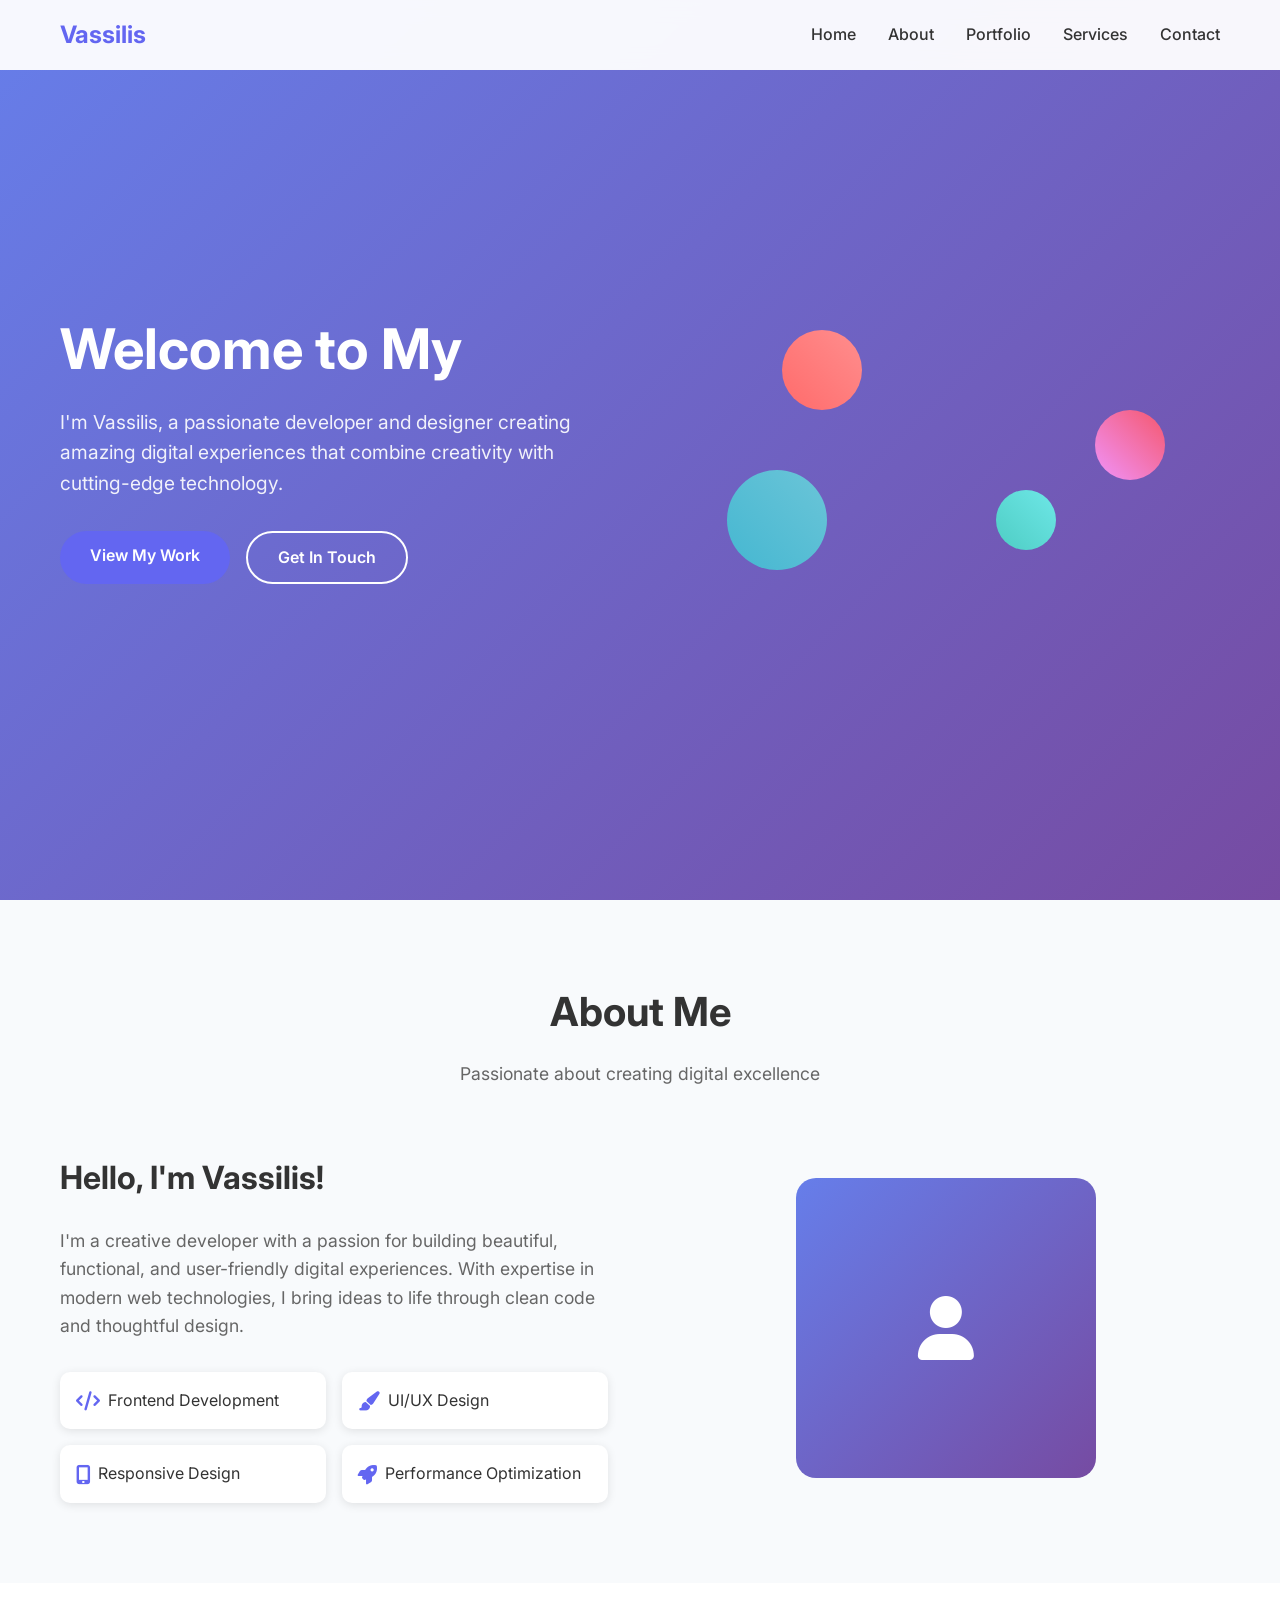
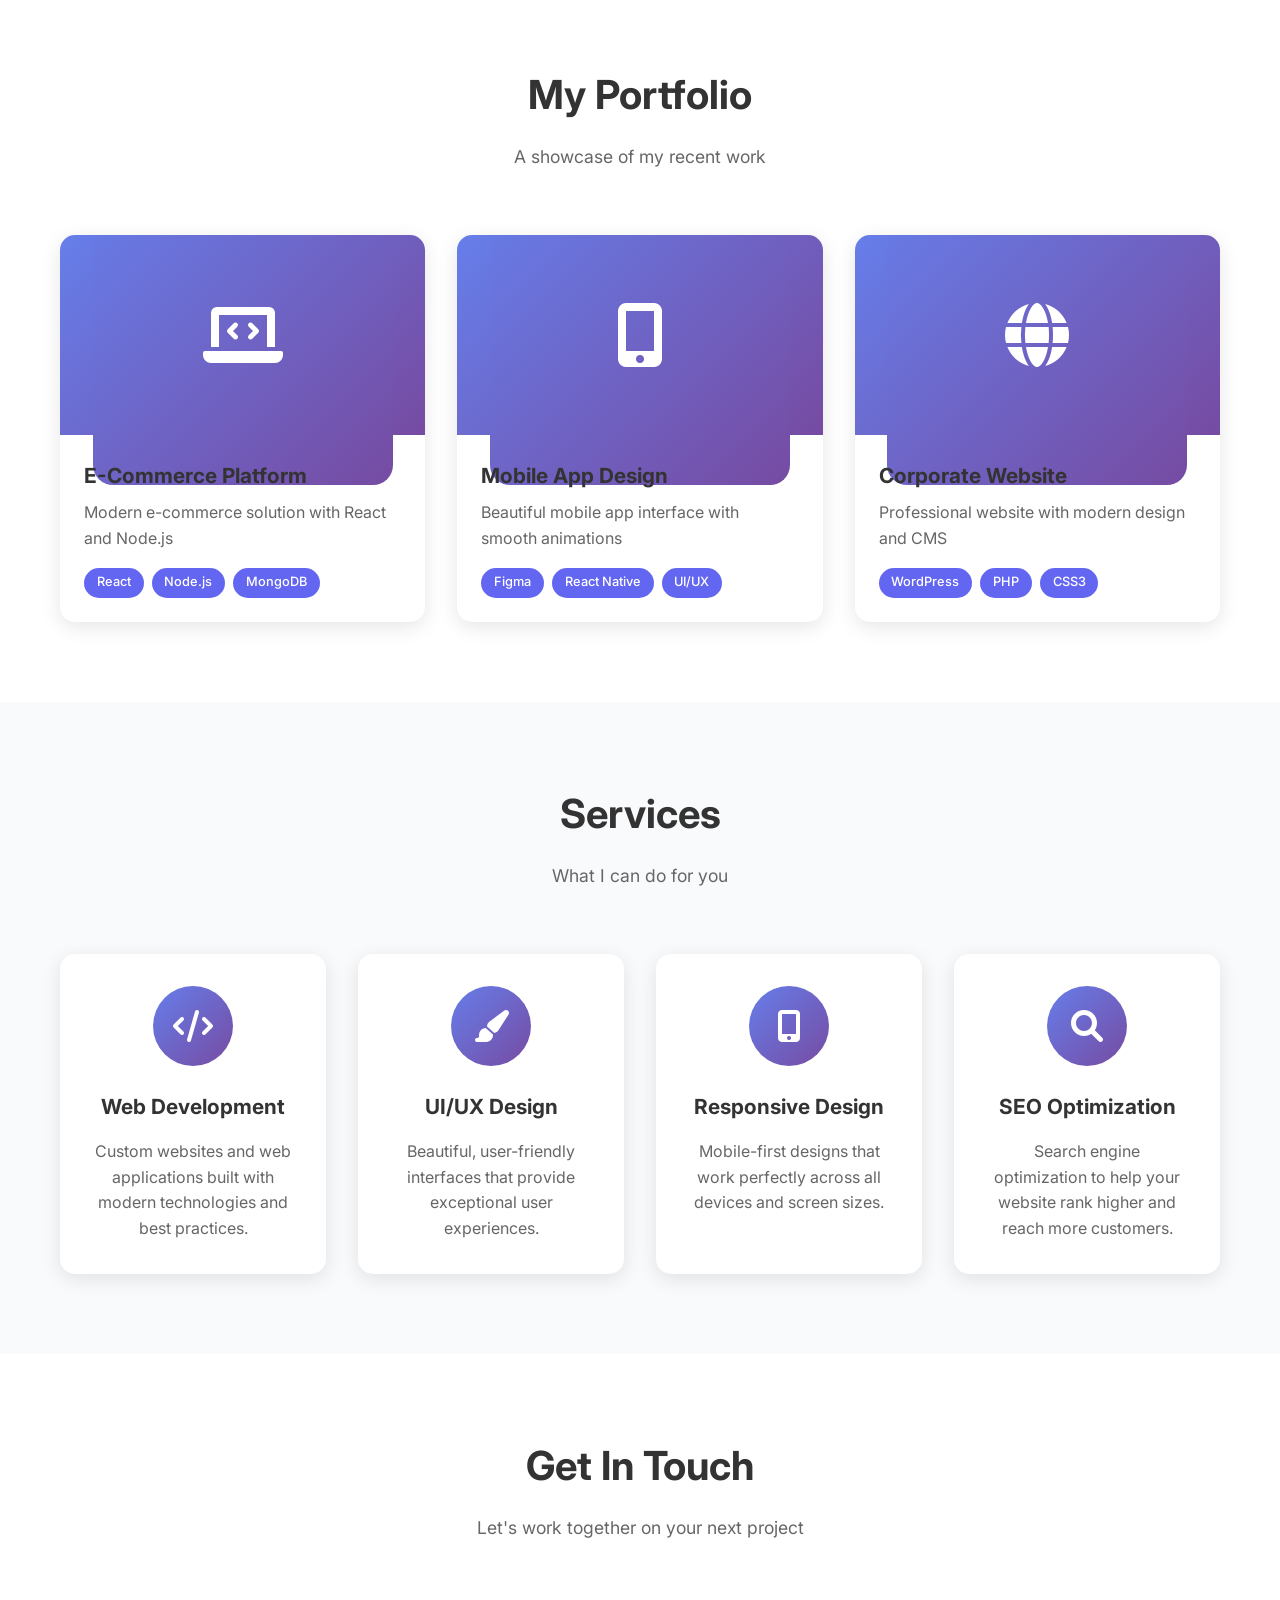
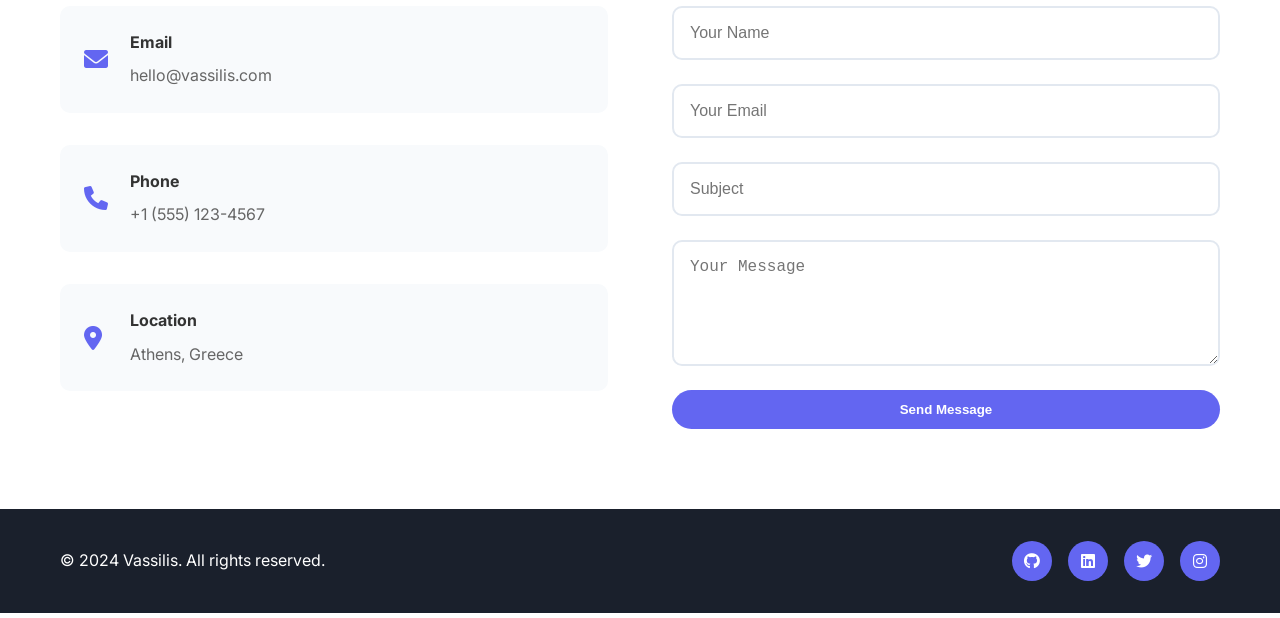
==== index.html @ 22064b0d "feat: Add initial website structure and styling This commit introduces the basic HTML, CSS, and Java" ====
<!DOCTYPE html>
<html lang="en">
<head>
    <meta charset="UTF-8">
    <meta name="viewport" content="width=device-width, initial-scale=1.0">
    <title>Vassilis's Stupendous Site</title>
    <link rel="stylesheet" href="styles.css">
    <link href="https://fonts.googleapis.com/css2?family=Inter:wght@300;400;500;600;700&display=swap" rel="stylesheet">
    <link rel="stylesheet" href="https://cdnjs.cloudflare.com/ajax/libs/font-awesome/6.0.0/css/all.min.css">
</head>
<body>
    <!-- Navigation -->
    <nav class="navbar">
        <div class="nav-container">
            <div class="nav-logo">
                <h2>Vassilis</h2>
            </div>
            <ul class="nav-menu">
                <li class="nav-item">
                    <a href="#home" class="nav-link">Home</a>
                </li>
                <li class="nav-item">
                    <a href="#about" class="nav-link">About</a>
                </li>
                <li class="nav-item">
                    <a href="#portfolio" class="nav-link">Portfolio</a>
                </li>
                <li class="nav-item">
                    <a href="#services" class="nav-link">Services</a>
                </li>
                <li class="nav-item">
                    <a href="#contact" class="nav-link">Contact</a>
                </li>
            </ul>
            <div class="hamburger">
                <span class="bar"></span>
                <span class="bar"></span>
                <span class="bar"></span>
            </div>
        </div>
    </nav>

    <!-- Hero Section -->
    <section id="home" class="hero">
        <div class="hero-container">
            <div class="hero-content">
                <h1 class="hero-title">
                    Welcome to My
                    <span class="gradient-text">Stupendous</span>
                    Digital World
                </h1>
                <p class="hero-description">
                    I'm Vassilis, a passionate developer and designer creating amazing digital experiences 
                    that combine creativity with cutting-edge technology.
                </p>
                <div class="hero-buttons">
                    <a href="#portfolio" class="btn btn-primary">View My Work</a>
                    <a href="#contact" class="btn btn-secondary">Get In Touch</a>
                </div>
            </div>
            <div class="hero-visual">
                <div class="floating-elements">
                    <div class="element element-1"></div>
                    <div class="element element-2"></div>
                    <div class="element element-3"></div>
                    <div class="element element-4"></div>
                </div>
            </div>
        </div>
    </section>

    <!-- About Section -->
    <section id="about" class="about">
        <div class="container">
            <div class="section-header">
                <h2 class="section-title">About Me</h2>
                <p class="section-subtitle">Passionate about creating digital excellence</p>
            </div>
            <div class="about-content">
                <div class="about-text">
                    <h3>Hello, I'm Vassilis!</h3>
                    <p>
                        I'm a creative developer with a passion for building beautiful, functional, 
                        and user-friendly digital experiences. With expertise in modern web technologies, 
                        I bring ideas to life through clean code and thoughtful design.
                    </p>
                    <div class="skills">
                        <div class="skill-item">
                            <i class="fas fa-code"></i>
                            <span>Frontend Development</span>
                        </div>
                        <div class="skill-item">
                            <i class="fas fa-paint-brush"></i>
                            <span>UI/UX Design</span>
                        </div>
                        <div class="skill-item">
                            <i class="fas fa-mobile-alt"></i>
                            <span>Responsive Design</span>
                        </div>
                        <div class="skill-item">
                            <i class="fas fa-rocket"></i>
                            <span>Performance Optimization</span>
                        </div>
                    </div>
                </div>
                <div class="about-image">
                    <div class="image-placeholder">
                        <i class="fas fa-user"></i>
                    </div>
                </div>
            </div>
        </div>
    </section>

    <!-- Portfolio Section -->
    <section id="portfolio" class="portfolio">
        <div class="container">
            <div class="section-header">
                <h2 class="section-title">My Portfolio</h2>
                <p class="section-subtitle">A showcase of my recent work</p>
            </div>
            <div class="portfolio-grid">
                <div class="portfolio-item">
                    <div class="portfolio-image">
                        <div class="image-placeholder">
                            <i class="fas fa-laptop-code"></i>
                        </div>
                    </div>
                    <div class="portfolio-content">
                        <h3>E-Commerce Platform</h3>
                        <p>Modern e-commerce solution with React and Node.js</p>
                        <div class="portfolio-tags">
                            <span class="tag">React</span>
                            <span class="tag">Node.js</span>
                            <span class="tag">MongoDB</span>
                        </div>
                    </div>
                </div>
                <div class="portfolio-item">
                    <div class="portfolio-image">
                        <div class="image-placeholder">
                            <i class="fas fa-mobile-alt"></i>
                        </div>
                    </div>
                    <div class="portfolio-content">
                        <h3>Mobile App Design</h3>
                        <p>Beautiful mobile app interface with smooth animations</p>
                        <div class="portfolio-tags">
                            <span class="tag">Figma</span>
                            <span class="tag">React Native</span>
                            <span class="tag">UI/UX</span>
                        </div>
                    </div>
                </div>
                <div class="portfolio-item">
                    <div class="portfolio-image">
                        <div class="image-placeholder">
                            <i class="fas fa-globe"></i>
                        </div>
                    </div>
                    <div class="portfolio-content">
                        <h3>Corporate Website</h3>
                        <p>Professional website with modern design and CMS</p>
                        <div class="portfolio-tags">
                            <span class="tag">WordPress</span>
                            <span class="tag">PHP</span>
                            <span class="tag">CSS3</span>
                        </div>
                    </div>
                </div>
            </div>
        </div>
    </section>

    <!-- Services Section -->
    <section id="services" class="services">
        <div class="container">
            <div class="section-header">
                <h2 class="section-title">Services</h2>
                <p class="section-subtitle">What I can do for you</p>
            </div>
            <div class="services-grid">
                <div class="service-card">
                    <div class="service-icon">
                        <i class="fas fa-code"></i>
                    </div>
                    <h3>Web Development</h3>
                    <p>Custom websites and web applications built with modern technologies and best practices.</p>
                </div>
                <div class="service-card">
                    <div class="service-icon">
                        <i class="fas fa-paint-brush"></i>
                    </div>
                    <h3>UI/UX Design</h3>
                    <p>Beautiful, user-friendly interfaces that provide exceptional user experiences.</p>
                </div>
                <div class="service-card">
                    <div class="service-icon">
                        <i class="fas fa-mobile-alt"></i>
                    </div>
                    <h3>Responsive Design</h3>
                    <p>Mobile-first designs that work perfectly across all devices and screen sizes.</p>
                </div>
                <div class="service-card">
                    <div class="service-icon">
                        <i class="fas fa-search"></i>
                    </div>
                    <h3>SEO Optimization</h3>
                    <p>Search engine optimization to help your website rank higher and reach more customers.</p>
                </div>
            </div>
        </div>
    </section>

    <!-- Contact Section -->
    <section id="contact" class="contact">
        <div class="container">
            <div class="section-header">
                <h2 class="section-title">Get In Touch</h2>
                <p class="section-subtitle">Let's work together on your next project</p>
            </div>
            <div class="contact-content">
                <div class="contact-info">
                    <div class="contact-item">
                        <i class="fas fa-envelope"></i>
                        <div>
                            <h4>Email</h4>
                            <p>hello@vassilis.com</p>
                        </div>
                    </div>
                    <div class="contact-item">
                        <i class="fas fa-phone"></i>
                        <div>
                            <h4>Phone</h4>
                            <p>+1 (555) 123-4567</p>
                        </div>
                    </div>
                    <div class="contact-item">
                        <i class="fas fa-map-marker-alt"></i>
                        <div>
                            <h4>Location</h4>
                            <p>Athens, Greece</p>
                        </div>
                    </div>
                </div>
                <form class="contact-form">
                    <div class="form-group">
                        <input type="text" id="name" name="name" placeholder="Your Name" required>
                    </div>
                    <div class="form-group">
                        <input type="email" id="email" name="email" placeholder="Your Email" required>
                    </div>
                    <div class="form-group">
                        <input type="text" id="subject" name="subject" placeholder="Subject" required>
                    </div>
                    <div class="form-group">
                        <textarea id="message" name="message" placeholder="Your Message" rows="5" required></textarea>
                    </div>
                    <button type="submit" class="btn btn-primary">Send Message</button>
                </form>
            </div>
        </div>
    </section>

    <!-- Footer -->
    <footer class="footer">
        <div class="container">
            <div class="footer-content">
                <div class="footer-text">
                    <p>&copy; 2024 Vassilis. All rights reserved.</p>
                </div>
                <div class="social-links">
                    <a href="#" class="social-link"><i class="fab fa-github"></i></a>
                    <a href="#" class="social-link"><i class="fab fa-linkedin"></i></a>
                    <a href="#" class="social-link"><i class="fab fa-twitter"></i></a>
                    <a href="#" class="social-link"><i class="fab fa-instagram"></i></a>
                </div>
            </div>
        </div>
    </footer>

    <script src="script.js"></script>
</body>
</html>
---- styles.css ----
/* Reset and Base Styles */
* {
    margin: 0;
    padding: 0;
    box-sizing: border-box;
}

html {
    scroll-behavior: smooth;
}

body {
    font-family: 'Inter', sans-serif;
    line-height: 1.6;
    color: #333;
    background-color: #ffffff;
}

.container {
    max-width: 1200px;
    margin: 0 auto;
    padding: 0 20px;
}

/* Navigation */
.navbar {
    position: fixed;
    top: 0;
    width: 100%;
    background: rgba(255, 255, 255, 0.95);
    backdrop-filter: blur(10px);
    z-index: 1000;
    transition: all 0.3s ease;
}

.nav-container {
    max-width: 1200px;
    margin: 0 auto;
    padding: 0 20px;
    display: flex;
    justify-content: space-between;
    align-items: center;
    height: 70px;
}

.nav-logo h2 {
    color: #6366f1;
    font-weight: 700;
    font-size: 1.5rem;
}

.nav-menu {
    display: flex;
    list-style: none;
    gap: 2rem;
}

.nav-link {
    text-decoration: none;
    color: #333;
    font-weight: 500;
    transition: color 0.3s ease;
    position: relative;
}

.nav-link:hover {
    color: #6366f1;
}

.nav-link::after {
    content: '';
    position: absolute;
    width: 0;
    height: 2px;
    bottom: -5px;
    left: 0;
    background-color: #6366f1;
    transition: width 0.3s ease;
}

.nav-link:hover::after {
    width: 100%;
}

.hamburger {
    display: none;
    flex-direction: column;
    cursor: pointer;
}

.bar {
    width: 25px;
    height: 3px;
    background-color: #333;
    margin: 3px 0;
    transition: 0.3s;
}

/* Hero Section */
.hero {
    min-height: 100vh;
    display: flex;
    align-items: center;
    background: linear-gradient(135deg, #667eea 0%, #764ba2 100%);
    position: relative;
    overflow: hidden;
}

.hero-container {
    max-width: 1200px;
    margin: 0 auto;
    padding: 0 20px;
    display: grid;
    grid-template-columns: 1fr 1fr;
    gap: 4rem;
    align-items: center;
}

.hero-content {
    color: white;
}

.hero-title {
    font-size: 3.5rem;
    font-weight: 700;
    line-height: 1.2;
    margin-bottom: 1.5rem;
}

.gradient-text {
    background: linear-gradient(45deg, #ff6b6b, #4ecdc4, #45b7d1);
    -webkit-background-clip: text;
    -webkit-text-fill-color: transparent;
    background-clip: text;
}

.hero-description {
    font-size: 1.2rem;
    margin-bottom: 2rem;
    opacity: 0.9;
}

.hero-buttons {
    display: flex;
    gap: 1rem;
}

.btn {
    padding: 12px 30px;
    border: none;
    border-radius: 50px;
    font-weight: 600;
    text-decoration: none;
    transition: all 0.3s ease;
    cursor: pointer;
    display: inline-block;
}

.btn-primary {
    background: #6366f1;
    color: white;
}

.btn-primary:hover {
    background: #4f46e5;
    transform: translateY(-2px);
    box-shadow: 0 10px 20px rgba(99, 102, 241, 0.3);
}

.btn-secondary {
    background: transparent;
    color: white;
    border: 2px solid white;
}

.btn-secondary:hover {
    background: white;
    color: #6366f1;
    transform: translateY(-2px);
}

.hero-visual {
    position: relative;
    height: 400px;
}

.floating-elements {
    position: relative;
    width: 100%;
    height: 100%;
}

.element {
    position: absolute;
    border-radius: 50%;
    animation: float 6s ease-in-out infinite;
}

.element-1 {
    width: 80px;
    height: 80px;
    background: linear-gradient(45deg, #ff6b6b, #ff8e8e);
    top: 20%;
    left: 20%;
    animation-delay: 0s;
}

.element-2 {
    width: 60px;
    height: 60px;
    background: linear-gradient(45deg, #4ecdc4, #6ee7e7);
    top: 60%;
    right: 30%;
    animation-delay: 2s;
}

.element-3 {
    width: 100px;
    height: 100px;
    background: linear-gradient(45deg, #45b7d1, #6bc5d8);
    bottom: 20%;
    left: 10%;
    animation-delay: 4s;
}

.element-4 {
    width: 70px;
    height: 70px;
    background: linear-gradient(45deg, #f093fb, #f5576c);
    top: 40%;
    right: 10%;
    animation-delay: 1s;
}

@keyframes float {
    0%, 100% {
        transform: translateY(0px);
    }
    50% {
        transform: translateY(-20px);
    }
}

/* Section Styles */
section {
    padding: 80px 0;
}

.section-header {
    text-align: center;
    margin-bottom: 4rem;
}

.section-title {
    font-size: 2.5rem;
    font-weight: 700;
    color: #333;
    margin-bottom: 1rem;
}

.section-subtitle {
    font-size: 1.1rem;
    color: #666;
    max-width: 600px;
    margin: 0 auto;
}

/* About Section */
.about {
    background: #f8fafc;
}

.about-content {
    display: grid;
    grid-template-columns: 1fr 1fr;
    gap: 4rem;
    align-items: center;
}

.about-text h3 {
    font-size: 2rem;
    color: #333;
    margin-bottom: 1.5rem;
}

.about-text p {
    font-size: 1.1rem;
    color: #666;
    margin-bottom: 2rem;
}

.skills {
    display: grid;
    grid-template-columns: 1fr 1fr;
    gap: 1rem;
}

.skill-item {
    display: flex;
    align-items: center;
    gap: 0.5rem;
    padding: 1rem;
    background: white;
    border-radius: 10px;
    box-shadow: 0 2px 10px rgba(0, 0, 0, 0.1);
    transition: transform 0.3s ease;
}

.skill-item:hover {
    transform: translateY(-5px);
}

.skill-item i {
    color: #6366f1;
    font-size: 1.2rem;
}

.about-image {
    display: flex;
    justify-content: center;
}

.image-placeholder {
    width: 300px;
    height: 300px;
    background: linear-gradient(135deg, #667eea 0%, #764ba2 100%);
    border-radius: 20px;
    display: flex;
    align-items: center;
    justify-content: center;
    color: white;
    font-size: 4rem;
}

/* Portfolio Section */
.portfolio-grid {
    display: grid;
    grid-template-columns: repeat(auto-fit, minmax(350px, 1fr));
    gap: 2rem;
}

.portfolio-item {
    background: white;
    border-radius: 15px;
    overflow: hidden;
    box-shadow: 0 5px 20px rgba(0, 0, 0, 0.1);
    transition: transform 0.3s ease;
}

.portfolio-item:hover {
    transform: translateY(-10px);
}

.portfolio-image {
    height: 200px;
    background: linear-gradient(135deg, #667eea 0%, #764ba2 100%);
    display: flex;
    align-items: center;
    justify-content: center;
    color: white;
    font-size: 3rem;
}

.portfolio-content {
    padding: 1.5rem;
}

.portfolio-content h3 {
    font-size: 1.3rem;
    margin-bottom: 0.5rem;
    color: #333;
}

.portfolio-content p {
    color: #666;
    margin-bottom: 1rem;
}

.portfolio-tags {
    display: flex;
    gap: 0.5rem;
    flex-wrap: wrap;
}

.tag {
    background: #6366f1;
    color: white;
    padding: 0.3rem 0.8rem;
    border-radius: 20px;
    font-size: 0.8rem;
    font-weight: 500;
}

/* Services Section */
.services {
    background: #f8fafc;
}

.services-grid {
    display: grid;
    grid-template-columns: repeat(auto-fit, minmax(250px, 1fr));
    gap: 2rem;
}

.service-card {
    background: white;
    padding: 2rem;
    border-radius: 15px;
    text-align: center;
    box-shadow: 0 5px 20px rgba(0, 0, 0, 0.1);
    transition: transform 0.3s ease;
}

.service-card:hover {
    transform: translateY(-10px);
}

.service-icon {
    width: 80px;
    height: 80px;
    background: linear-gradient(135deg, #667eea 0%, #764ba2 100%);
    border-radius: 50%;
    display: flex;
    align-items: center;
    justify-content: center;
    margin: 0 auto 1.5rem;
    color: white;
    font-size: 2rem;
}

.service-card h3 {
    font-size: 1.3rem;
    margin-bottom: 1rem;
    color: #333;
}

.service-card p {
    color: #666;
    line-height: 1.6;
}

/* Contact Section */
.contact-content {
    display: grid;
    grid-template-columns: 1fr 1fr;
    gap: 4rem;
}

.contact-info {
    display: flex;
    flex-direction: column;
    gap: 2rem;
}

.contact-item {
    display: flex;
    align-items: center;
    gap: 1rem;
    padding: 1.5rem;
    background: #f8fafc;
    border-radius: 10px;
}

.contact-item i {
    color: #6366f1;
    font-size: 1.5rem;
    width: 30px;
}

.contact-item h4 {
    color: #333;
    margin-bottom: 0.5rem;
}

.contact-item p {
    color: #666;
}

.contact-form {
    display: flex;
    flex-direction: column;
    gap: 1.5rem;
}

.form-group {
    display: flex;
    flex-direction: column;
}

.form-group input,
.form-group textarea {
    padding: 1rem;
    border: 2px solid #e2e8f0;
    border-radius: 10px;
    font-size: 1rem;
    transition: border-color 0.3s ease;
}

.form-group input:focus,
.form-group textarea:focus {
    outline: none;
    border-color: #6366f1;
}

.form-group textarea {
    resize: vertical;
    min-height: 120px;
}

/* Footer */
.footer {
    background: #1a202c;
    color: white;
    padding: 2rem 0;
}

.footer-content {
    display: flex;
    justify-content: space-between;
    align-items: center;
}

.social-links {
    display: flex;
    gap: 1rem;
}

.social-link {
    width: 40px;
    height: 40px;
    background: #6366f1;
    border-radius: 50%;
    display: flex;
    align-items: center;
    justify-content: center;
    color: white;
    text-decoration: none;
    transition: transform 0.3s ease;
}

.social-link:hover {
    transform: translateY(-3px);
}

/* Responsive Design */
@media (max-width: 768px) {
    .hamburger {
        display: flex;
    }

    .nav-menu {
        position: fixed;
        left: -100%;
        top: 70px;
        flex-direction: column;
        background-color: white;
        width: 100%;
        text-align: center;
        transition: 0.3s;
        box-shadow: 0 10px 27px rgba(0, 0, 0, 0.05);
        padding: 2rem 0;
    }

    .nav-menu.active {
        left: 0;
    }

    .hero-container {
        grid-template-columns: 1fr;
        text-align: center;
        gap: 2rem;
    }

    .hero-title {
        font-size: 2.5rem;
    }

    .hero-buttons {
        justify-content: center;
        flex-wrap: wrap;
    }

    .about-content {
        grid-template-columns: 1fr;
        gap: 2rem;
    }

    .skills {
        grid-template-columns: 1fr;
    }

    .contact-content {
        grid-template-columns: 1fr;
        gap: 2rem;
    }

    .footer-content {
        flex-direction: column;
        gap: 1rem;
        text-align: center;
    }

    .section-title {
        font-size: 2rem;
    }
}

@media (max-width: 480px) {
    .hero-title {
        font-size: 2rem;
    }

    .hero-buttons {
        flex-direction: column;
        align-items: center;
    }

    .btn {
        width: 100%;
        max-width: 200px;
    }

    .portfolio-grid {
        grid-template-columns: 1fr;
    }

    .services-grid {
        grid-template-columns: 1fr;
    }
}

/* Animations */
@keyframes fadeInUp {
    from {
        opacity: 0;
        transform: translateY(30px);
    }
    to {
        opacity: 1;
        transform: translateY(0);
    }
}

.fade-in-up {
    animation: fadeInUp 0.6s ease-out;
}

/* Scroll animations */
.animate-on-scroll {
    opacity: 0;
    transform: translateY(30px);
    transition: all 0.6s ease-out;
}

.animate-on-scroll.animated {
    opacity: 1;
    transform: translateY(0);
}
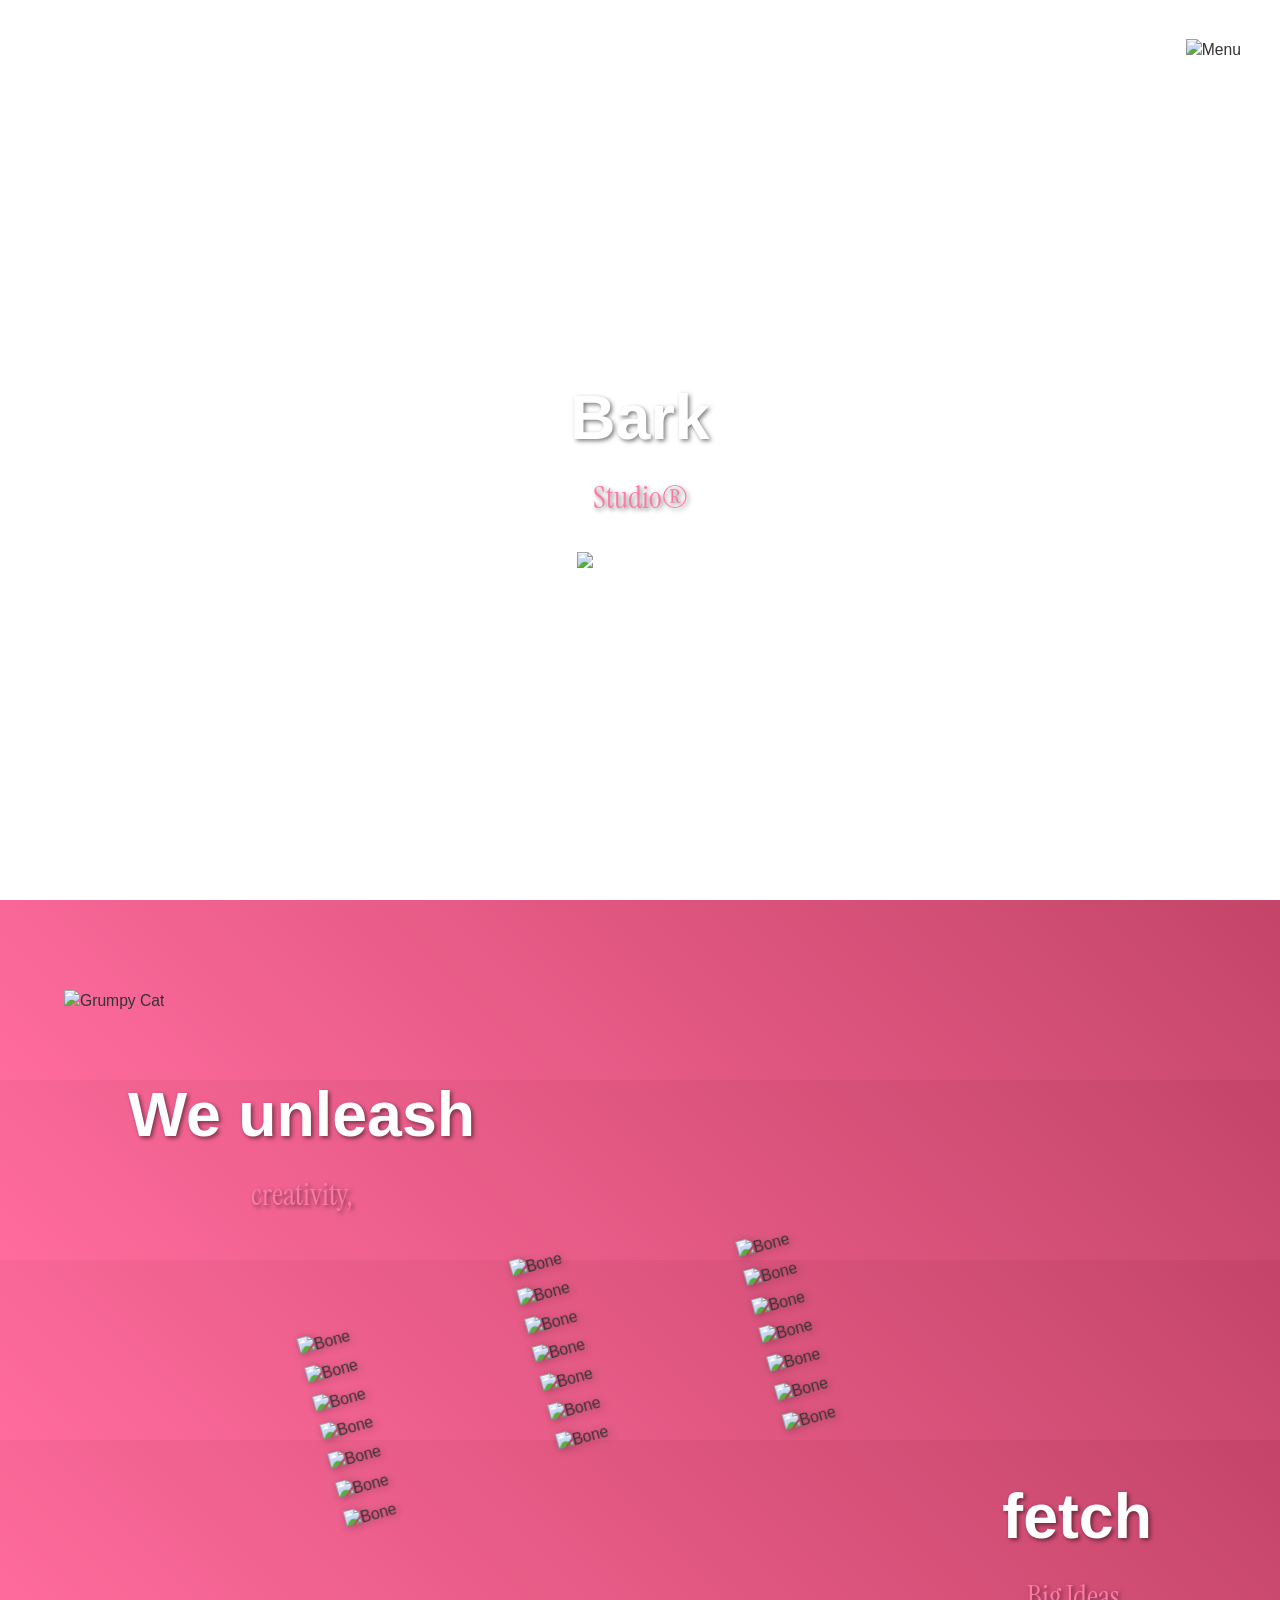
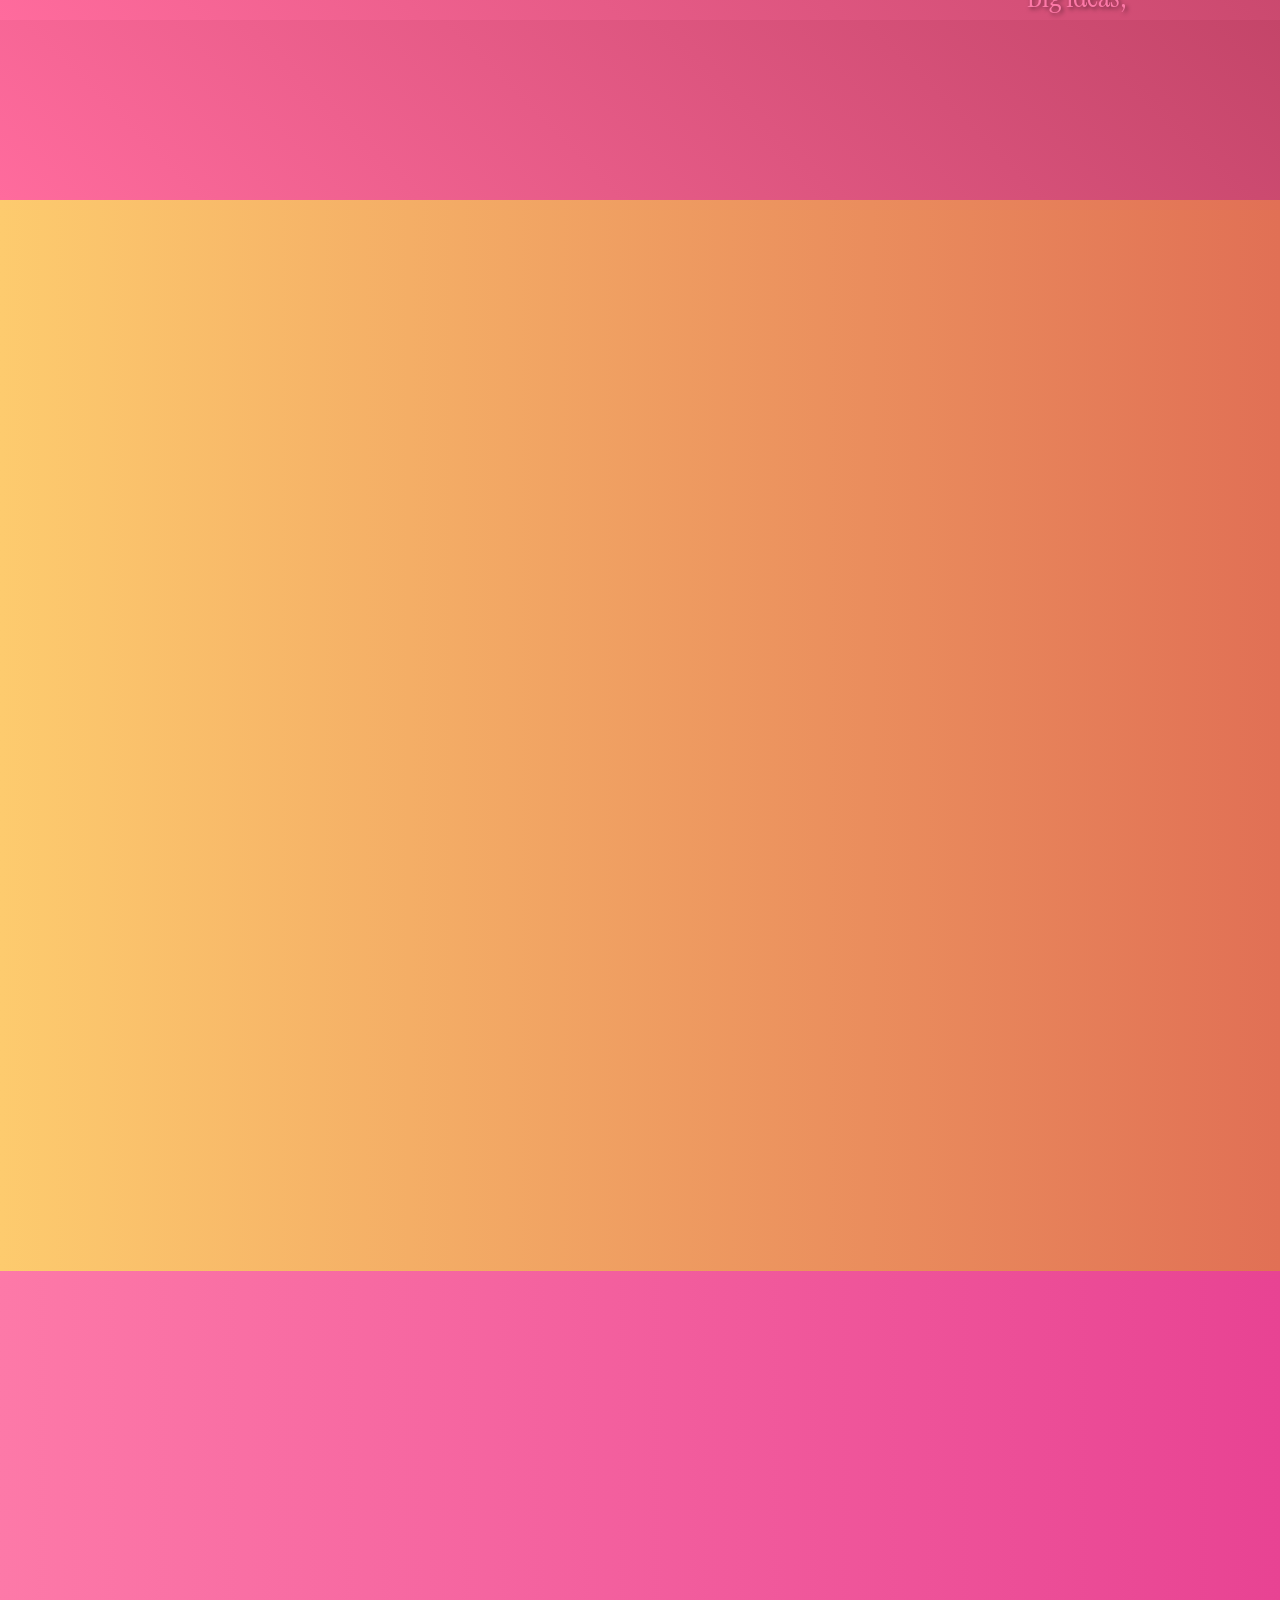
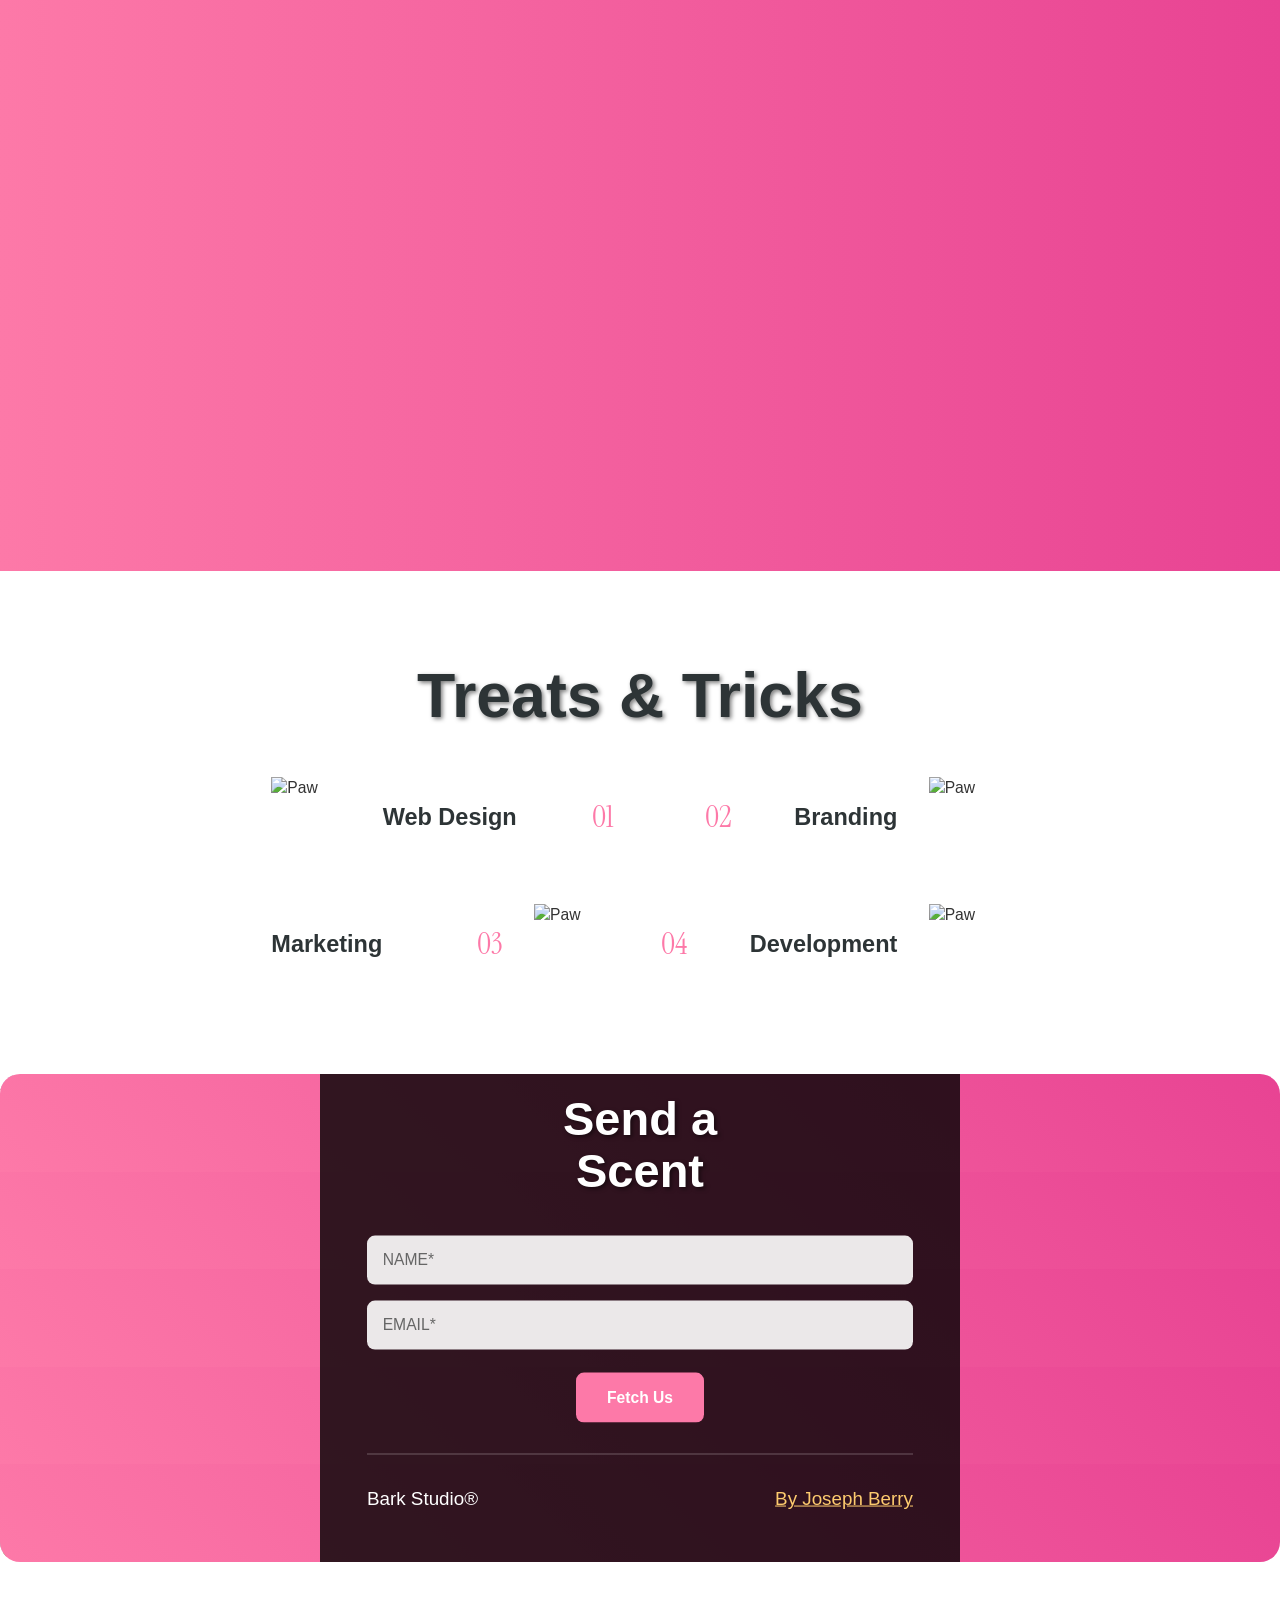
==== commit c05e1506: "feat: Implement Bark Studio website with animations Co-authored-by: papavasileiouvassilis1 <papavasi" ====
--- a/index.html
+++ b/index.html
@@ -3,281 +3,343 @@
 <head>
     <meta charset="UTF-8">
     <meta name="viewport" content="width=device-width, initial-scale=1.0">
-    <title>Vassilis's Stupendous Site</title>
+    <title>Bark Studio® - Where Paws Meet Pixels</title>
+    <meta name="description" content="We're a creative agency run entirely by dogs. Sit. Stay. Convert.">
+    <link rel="preconnect" href="https://fonts.googleapis.com">
+    <link rel="preconnect" href="https://fonts.gstatic.com" crossorigin>
+    <link href="https://fonts.googleapis.com/css2?family=Instrument+Serif&display=swap" rel="stylesheet">
     <link rel="stylesheet" href="styles.css">
-    <link href="https://fonts.googleapis.com/css2?family=Inter:wght@300;400;500;600;700&display=swap" rel="stylesheet">
-    <link rel="stylesheet" href="https://cdnjs.cloudflare.com/ajax/libs/font-awesome/6.0.0/css/all.min.css">
+    <link rel="icon" href="favicon.ico" type="image/x-icon">
 </head>
 <body>
-    <!-- Navigation -->
-    <nav class="navbar">
-        <div class="nav-container">
-            <div class="nav-logo">
-                <h2>Vassilis</h2>
-            </div>
-            <ul class="nav-menu">
-                <li class="nav-item">
-                    <a href="#home" class="nav-link">Home</a>
-                </li>
-                <li class="nav-item">
-                    <a href="#about" class="nav-link">About</a>
-                </li>
-                <li class="nav-item">
-                    <a href="#portfolio" class="nav-link">Portfolio</a>
-                </li>
-                <li class="nav-item">
-                    <a href="#services" class="nav-link">Services</a>
-                </li>
-                <li class="nav-item">
-                    <a href="#contact" class="nav-link">Contact</a>
-                </li>
-            </ul>
-            <div class="hamburger">
-                <span class="bar"></span>
-                <span class="bar"></span>
-                <span class="bar"></span>
-            </div>
+    <!-- Navigation Menu -->
+    <nav class="menu-parent">
+        <div class="menu-btn">
+            <img src="https://cdn.prod.website-files.com/68df09bc4c486f2c995bc263/68df09bc4c486f2c995bc2cf_Paw.png" alt="Menu" class="paw-icon">
+        </div>
+        <div class="menu-drop-down">
+            <a href="#our-tail" class="nav-link-parent">
+                <div class="link-text">Our Tail</div>
+            </a>
+            <a href="#the-pack" class="nav-link-parent">
+                <div class="link-text">The Pack</div>
+            </a>
+            <a href="#treats-and-tricks" class="nav-link-parent">
+                <div class="link-text">Treats & Tricks</div>
+            </a>
+            <a href="#fetch-us" class="nav-link-parent">
+                <div class="link-text">Fetch Us</div>
+            </a>
         </div>
     </nav>
 
     <!-- Hero Section -->
-    <section id="home" class="hero">
-        <div class="hero-container">
-            <div class="hero-content">
-                <h1 class="hero-title">
-                    Welcome to My
-                    <span class="gradient-text">Stupendous</span>
-                    Digital World
-                </h1>
-                <p class="hero-description">
-                    I'm Vassilis, a passionate developer and designer creating amazing digital experiences 
-                    that combine creativity with cutting-edge technology.
-                </p>
-                <div class="hero-buttons">
-                    <a href="#portfolio" class="btn btn-primary">View My Work</a>
-                    <a href="#contact" class="btn btn-secondary">Get In Touch</a>
-                </div>
-            </div>
-            <div class="hero-visual">
-                <div class="floating-elements">
-                    <div class="element element-1"></div>
-                    <div class="element element-2"></div>
-                    <div class="element element-3"></div>
-                    <div class="element element-4"></div>
-                </div>
-            </div>
-        </div>
-    </section>
-
-    <!-- About Section -->
-    <section id="about" class="about">
-        <div class="container">
-            <div class="section-header">
-                <h2 class="section-title">About Me</h2>
-                <p class="section-subtitle">Passionate about creating digital excellence</p>
-            </div>
-            <div class="about-content">
-                <div class="about-text">
-                    <h3>Hello, I'm Vassilis!</h3>
-                    <p>
-                        I'm a creative developer with a passion for building beautiful, functional, 
-                        and user-friendly digital experiences. With expertise in modern web technologies, 
-                        I bring ideas to life through clean code and thoughtful design.
-                    </p>
-                    <div class="skills">
-                        <div class="skill-item">
-                            <i class="fas fa-code"></i>
-                            <span>Frontend Development</span>
+    <section class="hero-parent">
+        <div class="hero-title-parent">
+            <div class="sub-title">Where Paws Meet Pixels</div>
+            <h1 class="intro-title hero">
+                Bark<br>
+                <span class="serif">Studio®</span>
+            </h1>
+            <img src="https://cdn.prod.website-files.com/68df09bc4c486f2c995bc263/68df09bc4c486f2c995bc2bc_Tag%20(1).svg" alt="Bark Studio Tag" class="tag-intro">
+        </div>
+        <div class="intro-img-parent-home">
+            <div class="video-bg">
+                <video poster="https://cdn.prod.website-files.com/68b1be8f9d38ce96f49e76e1/68b34d5d13e3300e2223b9bf_Hero-Video-Dogs.avif"
+                       playsinline autoplay muted loop class="hero-video">
+                    <source data-src="https://cdn.jsdelivr.net/gh/JosephBerry1988/jb_studio@main/Hero-Video-Dogs.mp4?raw=1" type="video/mp4">
+                </video>
+            </div>
+        </div>
+    </section>
+
+    <!-- Our Tail Section -->
+    <section id="our-tail" class="section-sticky">
+        <div class="sticky-parent">
+            <img src="https://cdn.prod.website-files.com/68df09bc4c486f2c995bc263/68df09bc4c486f2c995bc2cb_Gump-Cat.avif"
+                 alt="Grumpy Cat" class="grump-cat-one">
+            <div class="whipe-section-top">
+                <div class="bg-whipe"></div>
+                <div class="bg-whipe"></div>
+                <div class="bg-whipe"></div>
+                <div class="bg-whipe"></div>
+                <div class="bg-whipe"></div>
+            </div>
+            <div class="dog-parent">
+                <div class="bone-parent">
+                    <div class="bone-child one">
+                        <img src="https://cdn.prod.website-files.com/68df09bc4c486f2c995bc263/68df09bc4c486f2c995bc2b3_bone.avif" alt="Bone" class="bone-img">
+                        <img src="https://cdn.prod.website-files.com/68df09bc4c486f2c995bc263/68df09bc4c486f2c995bc2b3_bone.avif" alt="Bone" class="bone-img">
+                        <img src="https://cdn.prod.website-files.com/68df09bc4c486f2c995bc263/68df09bc4c486f2c995bc2b3_bone.avif" alt="Bone" class="bone-img">
+                        <img src="https://cdn.prod.website-files.com/68df09bc4c486f2c995bc263/68df09bc4c486f2c995bc2b3_bone.avif" alt="Bone" class="bone-img">
+                        <img src="https://cdn.prod.website-files.com/68df09bc4c486f2c995bc263/68df09bc4c486f2c995bc2b3_bone.avif" alt="Bone" class="bone-img">
+                        <img src="https://cdn.prod.website-files.com/68df09bc4c486f2c995bc263/68df09bc4c486f2c995bc2b3_bone.avif" alt="Bone" class="bone-img">
+                        <img src="https://cdn.prod.website-files.com/68df09bc4c486f2c995bc263/68df09bc4c486f2c995bc2b3_bone.avif" alt="Bone" class="bone-img">
+                    </div>
+                    <div class="bone-child two">
+                        <img src="https://cdn.prod.website-files.com/68df09bc4c486f2c995bc263/68df09bc4c486f2c995bc2b3_bone.avif" alt="Bone" class="bone-img">
+                        <img src="https://cdn.prod.website-files.com/68df09bc4c486f2c995bc263/68df09bc4c486f2c995bc2b3_bone.avif" alt="Bone" class="bone-img">
+                        <img src="https://cdn.prod.website-files.com/68df09bc4c486f2c995bc263/68df09bc4c486f2c995bc2b3_bone.avif" alt="Bone" class="bone-img">
+                        <img src="https://cdn.prod.website-files.com/68df09bc4c486f2c995bc263/68df09bc4c486f2c995bc2b3_bone.avif" alt="Bone" class="bone-img">
+                        <img src="https://cdn.prod.website-files.com/68df09bc4c486f2c995bc263/68df09bc4c486f2c995bc2b3_bone.avif" alt="Bone" class="bone-img">
+                        <img src="https://cdn.prod.website-files.com/68df09bc4c486f2c995bc263/68df09bc4c486f2c995bc2b3_bone.avif" alt="Bone" class="bone-img">
+                        <img src="https://cdn.prod.website-files.com/68df09bc4c486f2c995bc263/68df09bc4c486f2c995bc2b3_bone.avif" alt="Bone" class="bone-img">
+                    </div>
+                    <div class="bone-child three">
+                        <img src="https://cdn.prod.website-files.com/68df09bc4c486f2c995bc263/68df09bc4c486f2c995bc2b3_bone.avif" alt="Bone" class="bone-img">
+                        <img src="https://cdn.prod.website-files.com/68df09bc4c486f2c995bc263/68df09bc4c486f2c995bc2b3_bone.avif" alt="Bone" class="bone-img">
+                        <img src="https://cdn.prod.website-files.com/68df09bc4c486f2c995bc263/68df09bc4c486f2c995bc2b3_bone.avif" alt="Bone" class="bone-img">
+                        <img src="https://cdn.prod.website-files.com/68df09bc4c486f2c995bc263/68df09bc4c486f2c995bc2b3_bone.avif" alt="Bone" class="bone-img">
+                        <img src="https://cdn.prod.website-files.com/68df09bc4c486f2c995bc263/68df09bc4c486f2c995bc2b3_bone.avif" alt="Bone" class="bone-img">
+                        <img src="https://cdn.prod.website-files.com/68df09bc4c486f2c995bc263/68df09bc4c486f2c995bc2b3_bone.avif" alt="Bone" class="bone-img">
+                        <img src="https://cdn.prod.website-files.com/68df09bc4c486f2c995bc263/68df09bc4c486f2c995bc2b3_bone.avif" alt="Bone" class="bone-img">
+                    </div>
+                </div>
+            </div>
+            <div class="intro-text-one">
+                <h2 class="intro-title">
+                    We unleash<br>
+                    <span class="serif">creativity,</span>
+                </h2>
+            </div>
+            <div class="intro-text-two">
+                <h2 class="intro-title">
+                    fetch<br>
+                    <span class="serif">Big Ideas,</span>
+                </h2>
+            </div>
+            <div class="lottie-rope-in" data-animation-type="lottie" data-src="https://cdn.prod.website-files.com/68df09bc4c486f2c995bc263/68df09bc4c486f2c995bc2b2_Lead.json"></div>
+            <div class="lottie-rope-out" data-animation-type="lottie" data-src="https://cdn.prod.website-files.com/68df09bc4c486f2c995bc263/68df09bc4c486f2c995bc2b4_Lead-Out.json"></div>
+        </div>
+    </section>
+
+    <!-- Scroll Section -->
+    <section class="scroll-section">
+        <div class="whipe-section-top-s">
+            <div class="bg-whipe-purple"></div>
+            <div class="bg-whipe-purple"></div>
+            <div class="bg-whipe-purple"></div>
+            <div class="bg-whipe-purple"></div>
+            <div class="bg-whipe-purple"></div>
+        </div>
+        <div class="scroll-inner">
+            <div class="text-parent-top">
+                <div class="text-wrap text-pink">
+                    <div class="intro-title text-effect">And</div>
+                    <div class="intro-title serif text-effect margin-left-one">wag</div>
+                    <div class="circle-pop">
+                        <img src="https://cdn.prod.website-files.com/68df09bc4c486f2c995bc263/68df09bc4c486f2c995bc2b6_Bone.avif" alt="Bone" class="img-cover">
+                    </div>
+                    <div class="intro-title text-effect">The</div>
+                </div>
+                <div class="text-wrap text-pink">
+                    <div class="intro-title text-effect margin-left-two">TAIL</div>
+                    <div class="circle-pop"></div>
+                    <div class="intro-title text-effect">OF</div>
+                </div>
+                <div class="text-wrap text-pink">
+                    <div class="intro-title text-effect serif">INNOVATION</div>
+                </div>
+            </div>
+            <div class="text-parent-btm">
+                <div class="text-wrap text-pink">
+                    <div class="intro-title text-effect margin-left-three">empowering</div>
+                    <div class="circle-pop-two">
+                        <img src="https://cdn.prod.website-files.com/68df09bc4c486f2c995bc263/68df09bc4c486f2c995bc2c6_Ball.avif" alt="Ball" class="img-cover">
+                    </div>
+                </div>
+                <div class="text-wrap text-pink right">
+                    <div class="intro-title text-effect serif">creators</div>
+                </div>
+                <div class="text-wrap text-pink">
+                    <div class="intro-title text-effect">TO</div>
+                    <div class="circle-pop-two">
+                        <img src="https://cdn.prod.website-files.com/68df09bc4c486f2c995bc263/68df09bc4c486f2c995bc2b5_Bowl.avif" alt="Bowl" class="img-cover">
+                    </div>
+                    <div class="intro-title text-effect margin-left-t">PLAY</div>
+                </div>
+                <div class="text-wrap text-pink flex-btm">
+                    <div class="intro-title text-effect serif">smarter</div>
+                    <p class="text-wrap-bold">leap higher, and leave ruff builds in the doghouse.</p>
+                </div>
+            </div>
+            <div class="img-parent">
+                <div class="img-scroll">
+                    <img src="https://cdn.prod.website-files.com/68df09bc4c486f2c995bc263/68df09bc4c486f2c995bc2d4_Scroll%20(1).avif"
+                         alt="Innovation" class="img-cover fade">
+                </div>
+            </div>
+        </div>
+        <div class="whipe-section-btm">
+            <div class="whipe-bar-yellow"></div>
+            <div class="whipe-bar-yellow"></div>
+            <div class="whipe-bar-yellow"></div>
+            <div class="whipe-bar-yellow"></div>
+            <div class="whipe-bar-yellow"></div>
+        </div>
+    </section>
+
+    <!-- The Pack Section -->
+    <section id="the-pack" class="section-sticky-yellow">
+        <div class="sticky-parent auto-tablet">
+            <div class="intro-text-three text-blue">
+                <div class="sub-title">We sniff out opportunities and<br>chase down bold ideas.</div>
+                <h2 class="intro-title large">
+                    Meet the<br>
+                    <span class="serif">mutts nuts</span>
+                </h2>
+            </div>
+            <div class="profile-card one">
+                <div class="dog-ball">
+                    <img src="https://cdn.prod.website-files.com/68df09bc4c486f2c995bc263/68df09bc4c486f2c995bc2b6_Bone.avif" alt="Bone">
+                </div>
+                <div class="profile-img">
+                    <img src="https://cdn.prod.website-files.com/68df09bc4c486f2c995bc263/68df09bc4c486f2c995bc2ce_Fluffies.avif"
+                         alt="The Fluffies" class="img-cover">
+                </div>
+                <div class="name-tag">
+                    <div class="tag top">
+                        <div class="sub-title text-effect"><strong>The Fluffies</strong></div>
+                    </div>
+                    <div class="tag btm">
+                        <div class="sub-title text-effect"><strong>Lead Strategists</strong></div>
+                    </div>
+                </div>
+            </div>
+            <div class="profile-card two">
+                <div class="dog-ball">
+                    <img src="https://cdn.prod.website-files.com/68df09bc4c486f2c995bc263/68df09bc4c486f2c995bc2c6_Ball.avif" alt="Ball">
+                </div>
+                <div class="profile-img">
+                    <img src="https://cdn.prod.website-files.com/68df09bc4c486f2c995bc263/68df09bc4c486f2c995bc2d2_Rex%20Woof.avif"
+                         alt="Rex Woof" class="img-cover">
+                </div>
+                <div class="name-tag">
+                    <div class="tag top">
+                        <div class="sub-title text-effect"><strong>Rex Woof</strong></div>
+                    </div>
+                    <div class="tag btm">
+                        <div class="sub-title text-effect"><strong>Creative Director & Top Dog</strong></div>
+                    </div>
+                </div>
+            </div>
+            <div class="profile-card three">
+                <div class="dog-ball">
+                    <img src="https://cdn.prod.website-files.com/68df09bc4c486f2c995bc263/68df09bc4c486f2c995bc2b5_Bowl.avif" alt="Bowl">
+                </div>
+                <div class="profile-img">
+                    <img src="https://cdn.prod.website-files.com/68df09bc4c486f2c995bc263/68df09bc4c486f2c995bc2c8_Bella.avif"
+                         alt="Bella Barker" class="img-cover">
+                </div>
+                <div class="name-tag">
+                    <div class="tag top">
+                        <div class="sub-title text-effect">Bella Barker</div>
+                    </div>
+                    <div class="tag btm">
+                        <div class="sub-title text-effect"><strong>CEO of Brand & Design</strong></div>
+                    </div>
+                </div>
+            </div>
+        </div>
+        <div class="whipe-section-btm">
+            <div class="whipe-bar-pink"></div>
+            <div class="whipe-bar-pink"></div>
+            <div class="whipe-bar-pink"></div>
+            <div class="whipe-bar-pink"></div>
+            <div class="whipe-bar-pink"></div>
+        </div>
+    </section>
+
+    <!-- Treats & Tricks Section -->
+    <section id="treats-and-tricks" class="scroll-section-half">
+        <h2 class="intro-title medium">
+            Treats & <span>Tricks</span>
+        </h2>
+        <div class="services-list-parent">
+            <div class="services-list-child-left">
+                <img src="https://cdn.prod.website-files.com/68df09bc4c486f2c995bc263/68df09bc4c486f2c995bc2bd_Paw%20(2).avif" alt="Paw" class="paw-left">
+                <h3 class="text-left">Web Design</h3>
+                <div class="border-line-top"></div>
+                <h3 class="serif">01</h3>
+            </div>
+            <div class="services-list-child-right">
+                <h3 class="text-left">Branding</h3>
+                <div class="border-line-top"></div>
+                <h3 class="text-right serif">02</h3>
+                <img src="https://cdn.prod.website-files.com/68df09bc4c486f2c995bc263/68df09bc4c486f2c995bc2c4_Paw%20(3).png" alt="Paw" class="paw-right">
+            </div>
+            <div class="services-list-child-left">
+                <h3 class="text-left">Marketing</h3>
+                <div class="border-line-top"></div>
+                <h3 class="serif">03</h3>
+                <img src="https://cdn.prod.website-files.com/68df09bc4c486f2c995bc263/68df09bc4c486f2c995bc2bd_Paw%20(2).avif" alt="Paw" class="paw-left">
+            </div>
+            <div class="services-list-child-right">
+                <h3 class="text-left">Development</h3>
+                <div class="border-line-top"></div>
+                <h3 class="text-right serif">04</h3>
+                <img src="https://cdn.prod.website-files.com/68df09bc4c486f2c995bc263/68df09bc4c486f2c995bc2c4_Paw%20(3).png" alt="Paw" class="paw-right">
+            </div>
+        </div>
+    </section>
+
+    <!-- Contact Section -->
+    <section class="section-sticky-image">
+        <div class="img-parent sticky">
+            <div id="fetch-us" class="scroll-marker"></div>
+            <div class="whipe-section-top-z">
+                <div class="bg-whipe-pink"></div>
+                <div class="bg-whipe-pink"></div>
+                <div class="bg-whipe-pink"></div>
+                <div class="bg-whipe-pink"></div>
+                <div class="bg-whipe-pink"></div>
+            </div>
+            <div class="scroll-img-parent">
+                <div class="img-scroll">
+                    <img src="https://cdn.prod.website-files.com/68df09bc4c486f2c995bc263/68df09bc4c486f2c995bc2cd_Image-001.avif"
+                         alt="Contact Background" class="img-cover">
+                </div>
+            </div>
+            <div class="intro-img-parent">
+                <img src="https://cdn.prod.website-files.com/68df09bc4c486f2c995bc263/68df09bc4c486f2c995bc2ea_Image-001.avif"
+                     alt="Studio" class="img-cover size">
+            </div>
+            <div class="intro-img-parent">
+                <img src="https://cdn.prod.website-files.com/68df09bc4c486f2c995bc263/68df09bc4c486f2c995bc2da_Image-005.avif"
+                     alt="Workspace" class="img-cover size">
+            </div>
+            <div class="intro-img-parent">
+                <img src="https://cdn.prod.website-files.com/68df09bc4c486f2c995bc263/68df09bc4c486f2c995bc2d7_Image-002.avif"
+                     alt="Team" class="img-cover size">
+            </div>
+            <div class="intro-img-parent">
+                <div class="cta-parent">
+                    <h2 class="intro-title small">
+                        Send a<br>Scent
+                    </h2>
+                    <form class="form-block">
+                        <input type="text" class="text-field" placeholder="NAME*" required>
+                        <input type="email" class="text-field" placeholder="EMAIL*" required>
+                        <button type="submit" class="submit">Fetch Us</button>
+                    </form>
+                    <div class="success-message" style="display: none;">
+                        <div>Thank you! Your bone<br>has been received!</div>
+                    </div>
+                    <div class="error-message" style="display: none;">
+                        <div>You barked up the wrong tree</div>
+                    </div>
+                    <div class="bar-footer">
+                        <div class="sub-title">Bark Studio®</div>
+                        <div class="sub-title">
+                            <a href="https://www.josephberry.co.uk/" target="_blank" class="text-yellow">By Joseph Berry</a>
                         </div>
-                        <div class="skill-item">
-                            <i class="fas fa-paint-brush"></i>
-                            <span>UI/UX Design</span>
-                        </div>
-                        <div class="skill-item">
-                            <i class="fas fa-mobile-alt"></i>
-                            <span>Responsive Design</span>
-                        </div>
-                        <div class="skill-item">
-                            <i class="fas fa-rocket"></i>
-                            <span>Performance Optimization</span>
-                        </div>
-                    </div>
-                </div>
-                <div class="about-image">
-                    <div class="image-placeholder">
-                        <i class="fas fa-user"></i>
-                    </div>
-                </div>
-            </div>
-        </div>
-    </section>
-
-    <!-- Portfolio Section -->
-    <section id="portfolio" class="portfolio">
-        <div class="container">
-            <div class="section-header">
-                <h2 class="section-title">My Portfolio</h2>
-                <p class="section-subtitle">A showcase of my recent work</p>
-            </div>
-            <div class="portfolio-grid">
-                <div class="portfolio-item">
-                    <div class="portfolio-image">
-                        <div class="image-placeholder">
-                            <i class="fas fa-laptop-code"></i>
-                        </div>
-                    </div>
-                    <div class="portfolio-content">
-                        <h3>E-Commerce Platform</h3>
-                        <p>Modern e-commerce solution with React and Node.js</p>
-                        <div class="portfolio-tags">
-                            <span class="tag">React</span>
-                            <span class="tag">Node.js</span>
-                            <span class="tag">MongoDB</span>
-                        </div>
-                    </div>
-                </div>
-                <div class="portfolio-item">
-                    <div class="portfolio-image">
-                        <div class="image-placeholder">
-                            <i class="fas fa-mobile-alt"></i>
-                        </div>
-                    </div>
-                    <div class="portfolio-content">
-                        <h3>Mobile App Design</h3>
-                        <p>Beautiful mobile app interface with smooth animations</p>
-                        <div class="portfolio-tags">
-                            <span class="tag">Figma</span>
-                            <span class="tag">React Native</span>
-                            <span class="tag">UI/UX</span>
-                        </div>
-                    </div>
-                </div>
-                <div class="portfolio-item">
-                    <div class="portfolio-image">
-                        <div class="image-placeholder">
-                            <i class="fas fa-globe"></i>
-                        </div>
-                    </div>
-                    <div class="portfolio-content">
-                        <h3>Corporate Website</h3>
-                        <p>Professional website with modern design and CMS</p>
-                        <div class="portfolio-tags">
-                            <span class="tag">WordPress</span>
-                            <span class="tag">PHP</span>
-                            <span class="tag">CSS3</span>
-                        </div>
-                    </div>
-                </div>
-            </div>
-        </div>
-    </section>
-
-    <!-- Services Section -->
-    <section id="services" class="services">
-        <div class="container">
-            <div class="section-header">
-                <h2 class="section-title">Services</h2>
-                <p class="section-subtitle">What I can do for you</p>
-            </div>
-            <div class="services-grid">
-                <div class="service-card">
-                    <div class="service-icon">
-                        <i class="fas fa-code"></i>
-                    </div>
-                    <h3>Web Development</h3>
-                    <p>Custom websites and web applications built with modern technologies and best practices.</p>
-                </div>
-                <div class="service-card">
-                    <div class="service-icon">
-                        <i class="fas fa-paint-brush"></i>
-                    </div>
-                    <h3>UI/UX Design</h3>
-                    <p>Beautiful, user-friendly interfaces that provide exceptional user experiences.</p>
-                </div>
-                <div class="service-card">
-                    <div class="service-icon">
-                        <i class="fas fa-mobile-alt"></i>
-                    </div>
-                    <h3>Responsive Design</h3>
-                    <p>Mobile-first designs that work perfectly across all devices and screen sizes.</p>
-                </div>
-                <div class="service-card">
-                    <div class="service-icon">
-                        <i class="fas fa-search"></i>
-                    </div>
-                    <h3>SEO Optimization</h3>
-                    <p>Search engine optimization to help your website rank higher and reach more customers.</p>
-                </div>
-            </div>
-        </div>
-    </section>
-
-    <!-- Contact Section -->
-    <section id="contact" class="contact">
-        <div class="container">
-            <div class="section-header">
-                <h2 class="section-title">Get In Touch</h2>
-                <p class="section-subtitle">Let's work together on your next project</p>
-            </div>
-            <div class="contact-content">
-                <div class="contact-info">
-                    <div class="contact-item">
-                        <i class="fas fa-envelope"></i>
-                        <div>
-                            <h4>Email</h4>
-                            <p>hello@vassilis.com</p>
-                        </div>
-                    </div>
-                    <div class="contact-item">
-                        <i class="fas fa-phone"></i>
-                        <div>
-                            <h4>Phone</h4>
-                            <p>+1 (555) 123-4567</p>
-                        </div>
-                    </div>
-                    <div class="contact-item">
-                        <i class="fas fa-map-marker-alt"></i>
-                        <div>
-                            <h4>Location</h4>
-                            <p>Athens, Greece</p>
-                        </div>
-                    </div>
-                </div>
-                <form class="contact-form">
-                    <div class="form-group">
-                        <input type="text" id="name" name="name" placeholder="Your Name" required>
-                    </div>
-                    <div class="form-group">
-                        <input type="email" id="email" name="email" placeholder="Your Email" required>
-                    </div>
-                    <div class="form-group">
-                        <input type="text" id="subject" name="subject" placeholder="Subject" required>
-                    </div>
-                    <div class="form-group">
-                        <textarea id="message" name="message" placeholder="Your Message" rows="5" required></textarea>
-                    </div>
-                    <button type="submit" class="btn btn-primary">Send Message</button>
-                </form>
-            </div>
-        </div>
-    </section>
-
-    <!-- Footer -->
-    <footer class="footer">
-        <div class="container">
-            <div class="footer-content">
-                <div class="footer-text">
-                    <p>&copy; 2024 Vassilis. All rights reserved.</p>
-                </div>
-                <div class="social-links">
-                    <a href="#" class="social-link"><i class="fab fa-github"></i></a>
-                    <a href="#" class="social-link"><i class="fab fa-linkedin"></i></a>
-                    <a href="#" class="social-link"><i class="fab fa-twitter"></i></a>
-                    <a href="#" class="social-link"><i class="fab fa-instagram"></i></a>
-                </div>
-            </div>
-        </div>
-    </footer>
+                    </div>
+                </div>
+                <img src="https://cdn.prod.website-files.com/68df09bc4c486f2c995bc263/68df09bc4c486f2c995bc2d9_Image-003.avif"
+                     alt="Studio Work" class="img-cover size">
+            </div>
+        </div>
+    </section>
 
     <script src="script.js"></script>
 </body>
--- a/styles.css
+++ b/styles.css
@@ -1,4 +1,4 @@
-/* Reset and Base Styles */
+/* Reset and base styles */
 * {
     margin: 0;
     padding: 0;
@@ -6,627 +6,690 @@
 }
 
 html {
+    font-size: 1.125rem;
     scroll-behavior: smooth;
 }
 
+@media screen and (max-width: 1920px) {
+    html {
+        font-size: calc(0.625rem + 0.41666666666666674vw);
+    }
+}
+
+@media screen and (max-width: 1440px) {
+    html {
+        font-size: calc(0.8126951092611863rem + 0.20811654526534862vw);
+    }
+}
+
+@media screen and (max-width: 479px) {
+    html {
+        font-size: calc(0.7494769874476988rem + 0.8368200836820083vw);
+    }
+}
+
 body {
-    font-family: 'Inter', sans-serif;
-    line-height: 1.6;
+    font-family: -apple-system, BlinkMacSystemFont, 'Segoe UI', Roboto, sans-serif;
+    -webkit-font-smoothing: antialiased;
+    -moz-osx-font-smoothing: grayscale;
+    line-height: 1.4;
     color: #333;
-    background-color: #ffffff;
-}
-
-.container {
+    overflow-x: hidden;
+}
+
+.serif {
+    font-family: 'Instrument Serif', serif;
+}
+
+/* Lenis smooth scroll styles */
+html.lenis {
+    height: auto;
+}
+
+.lenis.lenis-smooth {
+    scroll-behavior: auto;
+}
+
+.lenis.lenis-smooth [data-lenis-prevent] {
+    overscroll-behavior: contain;
+}
+
+.lenis.lenis-stopped {
+    overflow: hidden;
+}
+
+/* Wrapper */
+.wrapper {
+    width: 100%;
+    overflow: hidden;
+}
+
+/* Navigation */
+.menu-parent {
+    position: fixed;
+    top: 2rem;
+    right: 2rem;
+    z-index: 1000;
+}
+
+.menu-btn {
+    cursor: pointer;
+    padding: 0.5rem;
+    background: rgba(255, 255, 255, 0.9);
+    border-radius: 50%;
+    transition: all 0.3s ease;
+}
+
+.menu-btn:hover {
+    background: white;
+    transform: scale(1.1);
+}
+
+.paw-icon {
+    width: 57px;
+    height: auto;
+}
+
+.menu-drop-down {
+    position: absolute;
+    top: 100%;
+    right: 0;
+    background: rgba(0, 0, 0, 0.9);
+    border-radius: 8px;
+    padding: 1rem;
+    min-width: 200px;
+    opacity: 0;
+    visibility: hidden;
+    transform: translateY(-10px);
+    transition: all 0.3s ease;
+}
+
+.menu-parent:hover .menu-drop-down {
+    opacity: 1;
+    visibility: visible;
+    transform: translateY(0);
+}
+
+.nav-link-parent {
+    display: block;
+    color: white;
+    text-decoration: none;
+    padding: 0.5rem 0;
+    border-bottom: 1px solid rgba(255, 255, 255, 0.2);
+    transition: color 0.3s ease;
+}
+
+.nav-link-parent:last-child {
+    border-bottom: none;
+}
+
+.nav-link-parent:hover {
+    color: #ffd700;
+}
+
+.link-text {
+    font-size: 1rem;
+    font-weight: 500;
+}
+
+/* Hero Section */
+.hero-parent {
+    position: relative;
+    height: 100vh;
+    display: flex;
+    align-items: center;
+    justify-content: center;
+    overflow: hidden;
+}
+
+.hero-title-parent {
+    position: relative;
+    z-index: 2;
+    text-align: center;
+    color: white;
+    padding: 2rem;
+}
+
+.sub-title {
+    font-size: 1.2rem;
+    margin-bottom: 2rem;
+    opacity: 0.9;
+    animation: fadeInUp 1s ease 0.5s both;
+}
+
+.hero .intro-title {
+    font-size: clamp(3rem, 8vw, 8rem);
+    font-weight: 900;
+    line-height: 0.9;
+    margin-bottom: 2rem;
+    text-shadow: 2px 2px 4px rgba(0, 0, 0, 0.5);
+    animation: fadeInUp 1s ease 1s both;
+}
+
+.tag-intro {
+    max-width: 200px;
+    height: auto;
+    margin-top: 2rem;
+    animation: fadeInUp 1s ease 1.5s both;
+}
+
+.intro-img-parent-home {
+    position: absolute;
+    top: 0;
+    left: 0;
+    width: 100%;
+    height: 100%;
+    z-index: 1;
+}
+
+.video-bg {
+    width: 100%;
+    height: 100%;
+    position: relative;
+}
+
+.hero-video {
+    width: 100%;
+    height: 100%;
+    object-fit: cover;
+    filter: brightness(0.7);
+}
+
+/* Section Styles */
+.section-sticky,
+.section-sticky-yellow,
+.section-sticky-image {
+    position: relative;
+    min-height: 100vh;
+}
+
+.scroll-section,
+.scroll-section-half {
+    position: relative;
+    padding: 10vh 0;
+}
+
+/* Sticky Parent */
+.sticky-parent {
+    position: sticky;
+    top: 0;
+    height: 100vh;
+    display: flex;
+    align-items: center;
+    justify-content: center;
+    overflow: hidden;
+}
+
+.auto-tablet {
+    flex-direction: column;
+    gap: 2rem;
+}
+
+/* Background Wipes */
+.whipe-section-top,
+.whipe-section-top-s,
+.whipe-section-top-z,
+.whipe-section-btm {
+    position: absolute;
+    width: 100%;
+    height: 100%;
+    top: 0;
+    left: 0;
+    display: flex;
+    flex-direction: column;
+}
+
+.whipe-section-top div,
+.whipe-section-top-s div,
+.whipe-section-top-z div,
+.whipe-section-btm div {
+    flex: 1;
+}
+
+.bg-whipe {
+    background: linear-gradient(45deg, #ff6b9d, #c44569);
+}
+
+.bg-whipe-purple {
+    background: linear-gradient(45deg, #6c5ce7, #a29bfe);
+}
+
+.whipe-bar-yellow {
+    background: linear-gradient(90deg, #fdcb6e, #e17055);
+}
+
+.bg-whipe-pink {
+    background: linear-gradient(45deg, #fd79a8, #e84393);
+}
+
+.whipe-bar-pink {
+    background: linear-gradient(90deg, #fd79a8, #e84393);
+}
+
+/* Grumpy Cat */
+.grump-cat-one {
+    position: absolute;
+    top: 10%;
+    left: 5%;
+    max-width: 300px;
+    height: auto;
+    z-index: 1;
+}
+
+/* Dog Parent with Bones */
+.dog-parent {
+    position: absolute;
+    width: 100%;
+    height: 100%;
+    display: flex;
+    align-items: center;
+    justify-content: center;
+}
+
+.bone-parent {
+    display: flex;
+    gap: 1rem;
+    transform: rotate(-15deg);
+}
+
+.bone-child {
+    display: flex;
+    flex-direction: column;
+    gap: 0.5rem;
+    animation: float 3s ease-in-out infinite;
+}
+
+.bone-child.two {
+    animation-delay: 0.5s;
+    transform: translateY(-20px);
+}
+
+.bone-child.three {
+    animation-delay: 1s;
+    transform: translateY(20px);
+}
+
+.bone-img {
+    width: 209px;
+    height: auto;
+    filter: drop-shadow(2px 2px 4px rgba(0, 0, 0, 0.3));
+}
+
+/* Intro Text */
+.intro-text-one,
+.intro-text-two {
+    position: absolute;
+    color: white;
+    text-align: center;
+    z-index: 2;
+}
+
+.intro-text-one {
+    top: 20%;
+    left: 10%;
+    animation: slideInLeft 1s ease 2s both;
+}
+
+.intro-text-two {
+    bottom: 20%;
+    right: 10%;
+    animation: slideInRight 1s ease 2.5s both;
+}
+
+.intro-title {
+    font-size: clamp(2rem, 5vw, 4rem);
+    font-weight: 700;
+    line-height: 1.1;
+    text-shadow: 2px 2px 4px rgba(0, 0, 0, 0.5);
+}
+
+.intro-title.large {
+    font-size: clamp(3rem, 6vw, 5rem);
+}
+
+.intro-title.medium {
+    font-size: clamp(2.5rem, 5vw, 4rem);
+    text-align: center;
+    margin-bottom: 3rem;
+    color: #2d3436;
+}
+
+.intro-title.small {
+    font-size: clamp(2rem, 4vw, 3rem);
+    color: white;
+    margin-bottom: 2rem;
+}
+
+.text-blue {
+    color: #0984e3;
+}
+
+.text-pink {
+    color: #fd79a8;
+}
+
+.text-yellow {
+    color: #fdcb6e;
+}
+
+.text-effect {
+    display: inline-block;
+    opacity: 0;
+    transform: translateY(20px);
+}
+
+.margin-left-one {
+    margin-left: 2rem;
+}
+
+.margin-left-two {
+    margin-left: 4rem;
+}
+
+.margin-left-three {
+    margin-left: 1rem;
+}
+
+.margin-left-t {
+    margin-left: 2rem;
+}
+
+/* Circle Pop */
+.circle-pop,
+.circle-pop-two {
+    position: relative;
+    display: inline-block;
+    width: 100px;
+    height: 100px;
+    border-radius: 50%;
+    background: rgba(255, 255, 255, 0.2);
+    margin: 1rem;
+    overflow: hidden;
+}
+
+.circle-pop-two {
+    background: rgba(255, 255, 255, 0.3);
+}
+
+.circle-pop img,
+.circle-pop-two img {
+    width: 100%;
+    height: 100%;
+    object-fit: cover;
+    transition: transform 0.3s ease;
+}
+
+.circle-pop:hover img,
+.circle-pop-two:hover img {
+    transform: scale(1.1);
+}
+
+/* Scroll Section Inner */
+.scroll-inner {
     max-width: 1200px;
     margin: 0 auto;
-    padding: 0 20px;
-}
-
-/* Navigation */
-.navbar {
-    position: fixed;
-    top: 0;
-    width: 100%;
-    background: rgba(255, 255, 255, 0.95);
-    backdrop-filter: blur(10px);
-    z-index: 1000;
-    transition: all 0.3s ease;
-}
-
-.nav-container {
-    max-width: 1200px;
-    margin: 0 auto;
-    padding: 0 20px;
-    display: flex;
-    justify-content: space-between;
-    align-items: center;
-    height: 70px;
-}
-
-.nav-logo h2 {
-    color: #6366f1;
-    font-weight: 700;
-    font-size: 1.5rem;
-}
-
-.nav-menu {
-    display: flex;
-    list-style: none;
-    gap: 2rem;
-}
-
-.nav-link {
-    text-decoration: none;
-    color: #333;
-    font-weight: 500;
-    transition: color 0.3s ease;
-    position: relative;
-}
-
-.nav-link:hover {
-    color: #6366f1;
-}
-
-.nav-link::after {
-    content: '';
-    position: absolute;
-    width: 0;
-    height: 2px;
-    bottom: -5px;
-    left: 0;
-    background-color: #6366f1;
-    transition: width 0.3s ease;
-}
-
-.nav-link:hover::after {
-    width: 100%;
-}
-
-.hamburger {
-    display: none;
-    flex-direction: column;
-    cursor: pointer;
-}
-
-.bar {
-    width: 25px;
-    height: 3px;
-    background-color: #333;
-    margin: 3px 0;
-    transition: 0.3s;
-}
-
-/* Hero Section */
-.hero {
-    min-height: 100vh;
-    display: flex;
-    align-items: center;
-    background: linear-gradient(135deg, #667eea 0%, #764ba2 100%);
-    position: relative;
-    overflow: hidden;
-}
-
-.hero-container {
-    max-width: 1200px;
-    margin: 0 auto;
-    padding: 0 20px;
+    padding: 0 2rem;
     display: grid;
     grid-template-columns: 1fr 1fr;
     gap: 4rem;
     align-items: center;
 }
 
-.hero-content {
-    color: white;
-}
-
-.hero-title {
-    font-size: 3.5rem;
-    font-weight: 700;
-    line-height: 1.2;
-    margin-bottom: 1.5rem;
-}
-
-.gradient-text {
-    background: linear-gradient(45deg, #ff6b6b, #4ecdc4, #45b7d1);
-    -webkit-background-clip: text;
-    -webkit-text-fill-color: transparent;
-    background-clip: text;
-}
-
-.hero-description {
-    font-size: 1.2rem;
-    margin-bottom: 2rem;
-    opacity: 0.9;
-}
-
-.hero-buttons {
-    display: flex;
+.text-parent-top,
+.text-parent-btm {
+    display: flex;
+    flex-direction: column;
+    gap: 2rem;
+}
+
+.text-wrap {
+    display: flex;
+    align-items: center;
     gap: 1rem;
-}
-
-.btn {
-    padding: 12px 30px;
-    border: none;
-    border-radius: 50px;
+    flex-wrap: wrap;
+}
+
+.text-wrap.right {
+    justify-content: flex-end;
+}
+
+.text-wrap.flex-btm {
+    align-items: flex-end;
+}
+
+.text-wrap-bold {
     font-weight: 600;
-    text-decoration: none;
-    transition: all 0.3s ease;
-    cursor: pointer;
-    display: inline-block;
-}
-
-.btn-primary {
-    background: #6366f1;
-    color: white;
-}
-
-.btn-primary:hover {
-    background: #4f46e5;
-    transform: translateY(-2px);
-    box-shadow: 0 10px 20px rgba(99, 102, 241, 0.3);
-}
-
-.btn-secondary {
-    background: transparent;
-    color: white;
-    border: 2px solid white;
-}
-
-.btn-secondary:hover {
+    margin-top: 1rem;
+    opacity: 0.8;
+}
+
+.img-parent {
+    position: relative;
+    overflow: hidden;
+    border-radius: 20px;
+}
+
+.img-scroll {
+    width: 100%;
+    height: 400px;
+}
+
+.img-cover {
+    width: 100%;
+    height: 100%;
+    object-fit: cover;
+    transition: transform 0.3s ease;
+}
+
+.img-cover.fade {
+    opacity: 0.8;
+}
+
+.img-cover.size {
+    height: 300px;
+}
+
+.scroll-marker {
+    position: absolute;
+    top: 50%;
+    left: 0;
+}
+
+/* Profile Cards */
+.profile-card {
+    position: relative;
     background: white;
-    color: #6366f1;
-    transform: translateY(-2px);
-}
-
-.hero-visual {
+    border-radius: 20px;
+    padding: 2rem;
+    box-shadow: 0 10px 30px rgba(0, 0, 0, 0.1);
+    transition: transform 0.3s ease;
+    margin: 1rem;
+}
+
+.profile-card:hover {
+    transform: translateY(-10px);
+}
+
+.profile-img {
+    width: 200px;
+    height: 200px;
+    border-radius: 50%;
+    overflow: hidden;
+    margin: 0 auto 1rem;
+}
+
+.profile-img img {
+    width: 100%;
+    height: 100%;
+    object-fit: cover;
+}
+
+.dog-ball {
+    position: absolute;
+    top: -20px;
+    right: -20px;
+    width: 60px;
+    height: 60px;
+    border-radius: 50%;
+    background: white;
+    display: flex;
+    align-items: center;
+    justify-content: center;
+    box-shadow: 0 5px 15px rgba(0, 0, 0, 0.2);
+}
+
+.dog-ball img {
+    width: 40px;
+    height: 40px;
+}
+
+.name-tag {
+    text-align: center;
+}
+
+.tag {
+    margin: 0.5rem 0;
+}
+
+.tag.top {
+    margin-bottom: 1rem;
+}
+
+/* Services Section */
+.services-list-parent {
+    max-width: 800px;
+    margin: 0 auto;
+    display: grid;
+    grid-template-columns: 1fr 1fr;
+    gap: 3rem;
+    padding: 0 2rem;
+}
+
+.services-list-child-left,
+.services-list-child-right {
+    display: flex;
+    align-items: center;
+    gap: 2rem;
     position: relative;
-    height: 400px;
-}
-
-.floating-elements {
-    position: relative;
-    width: 100%;
-    height: 100%;
-}
-
-.element {
-    position: absolute;
-    border-radius: 50%;
-    animation: float 6s ease-in-out infinite;
-}
-
-.element-1 {
+}
+
+.services-list-child-right {
+    flex-direction: row-reverse;
+}
+
+.paw-left,
+.paw-right {
     width: 80px;
     height: 80px;
-    background: linear-gradient(45deg, #ff6b6b, #ff8e8e);
-    top: 20%;
-    left: 20%;
-    animation-delay: 0s;
-}
-
-.element-2 {
-    width: 60px;
-    height: 60px;
-    background: linear-gradient(45deg, #4ecdc4, #6ee7e7);
-    top: 60%;
-    right: 30%;
-    animation-delay: 2s;
-}
-
-.element-3 {
-    width: 100px;
-    height: 100px;
-    background: linear-gradient(45deg, #45b7d1, #6bc5d8);
-    bottom: 20%;
-    left: 10%;
-    animation-delay: 4s;
-}
-
-.element-4 {
-    width: 70px;
-    height: 70px;
-    background: linear-gradient(45deg, #f093fb, #f5576c);
-    top: 40%;
-    right: 10%;
-    animation-delay: 1s;
-}
-
-@keyframes float {
-    0%, 100% {
-        transform: translateY(0px);
-    }
-    50% {
-        transform: translateY(-20px);
-    }
-}
-
-/* Section Styles */
-section {
-    padding: 80px 0;
-}
-
-.section-header {
+    flex-shrink: 0;
+}
+
+.paw-right {
+    order: -1;
+}
+
+.text-left {
+    flex: 1;
+    font-size: 1.5rem;
+    font-weight: 600;
+    color: #2d3436;
+}
+
+.text-right {
+    flex: 1;
+    text-align: right;
+    font-size: 1.5rem;
+    font-weight: 600;
+    color: #2d3436;
+}
+
+.border-line-top {
+    height: 2px;
+    background: linear-gradient(90deg, #fd79a8, #e84393);
+    margin: 1rem 0;
+}
+
+.serif {
+    font-family: 'Instrument Serif', serif;
+    font-size: 2rem;
+    font-weight: 400;
+    color: #fd79a8;
+}
+
+/* Contact Section */
+.cta-parent {
+    position: absolute;
+    top: 50%;
+    left: 50%;
+    transform: translate(-50%, -50%);
+    background: rgba(0, 0, 0, 0.8);
+    padding: 3rem;
+    border-radius: 20px;
+    color: white;
     text-align: center;
-    margin-bottom: 4rem;
-}
-
-.section-title {
-    font-size: 2.5rem;
-    font-weight: 700;
+    z-index: 10;
+}
+
+.form-block {
+    margin: 2rem 0;
+}
+
+.text-field {
+    width: 100%;
+    padding: 1rem;
+    margin: 0.5rem 0;
+    border: none;
+    border-radius: 8px;
+    font-size: 1rem;
+    background: rgba(255, 255, 255, 0.9);
     color: #333;
-    margin-bottom: 1rem;
-}
-
-.section-subtitle {
-    font-size: 1.1rem;
+}
+
+.text-field::placeholder {
     color: #666;
-    max-width: 600px;
-    margin: 0 auto;
-}
-
-/* About Section */
-.about {
-    background: #f8fafc;
-}
-
-.about-content {
-    display: grid;
-    grid-template-columns: 1fr 1fr;
-    gap: 4rem;
-    align-items: center;
-}
-
-.about-text h3 {
-    font-size: 2rem;
-    color: #333;
-    margin-bottom: 1.5rem;
-}
-
-.about-text p {
-    font-size: 1.1rem;
-    color: #666;
-    margin-bottom: 2rem;
-}
-
-.skills {
-    display: grid;
-    grid-template-columns: 1fr 1fr;
-    gap: 1rem;
-}
-
-.skill-item {
-    display: flex;
-    align-items: center;
-    gap: 0.5rem;
+}
+
+.submit {
+    background: #fd79a8;
+    color: white;
+    border: none;
+    padding: 1rem 2rem;
+    border-radius: 8px;
+    font-size: 1rem;
+    font-weight: 600;
+    cursor: pointer;
+    transition: all 0.3s ease;
+    margin-top: 1rem;
+}
+
+.submit:hover {
+    background: #e84393;
+    transform: translateY(-2px);
+}
+
+.success-message,
+.error-message {
+    margin-top: 1rem;
     padding: 1rem;
-    background: white;
-    border-radius: 10px;
-    box-shadow: 0 2px 10px rgba(0, 0, 0, 0.1);
-    transition: transform 0.3s ease;
-}
-
-.skill-item:hover {
-    transform: translateY(-5px);
-}
-
-.skill-item i {
-    color: #6366f1;
-    font-size: 1.2rem;
-}
-
-.about-image {
-    display: flex;
-    justify-content: center;
-}
-
-.image-placeholder {
-    width: 300px;
-    height: 300px;
-    background: linear-gradient(135deg, #667eea 0%, #764ba2 100%);
-    border-radius: 20px;
-    display: flex;
-    align-items: center;
-    justify-content: center;
-    color: white;
-    font-size: 4rem;
-}
-
-/* Portfolio Section */
-.portfolio-grid {
-    display: grid;
-    grid-template-columns: repeat(auto-fit, minmax(350px, 1fr));
-    gap: 2rem;
-}
-
-.portfolio-item {
-    background: white;
-    border-radius: 15px;
-    overflow: hidden;
-    box-shadow: 0 5px 20px rgba(0, 0, 0, 0.1);
-    transition: transform 0.3s ease;
-}
-
-.portfolio-item:hover {
-    transform: translateY(-10px);
-}
-
-.portfolio-image {
-    height: 200px;
-    background: linear-gradient(135deg, #667eea 0%, #764ba2 100%);
-    display: flex;
-    align-items: center;
-    justify-content: center;
-    color: white;
-    font-size: 3rem;
-}
-
-.portfolio-content {
-    padding: 1.5rem;
-}
-
-.portfolio-content h3 {
-    font-size: 1.3rem;
-    margin-bottom: 0.5rem;
-    color: #333;
-}
-
-.portfolio-content p {
-    color: #666;
-    margin-bottom: 1rem;
-}
-
-.portfolio-tags {
-    display: flex;
-    gap: 0.5rem;
-    flex-wrap: wrap;
-}
-
-.tag {
-    background: #6366f1;
-    color: white;
-    padding: 0.3rem 0.8rem;
-    border-radius: 20px;
-    font-size: 0.8rem;
-    font-weight: 500;
-}
-
-/* Services Section */
-.services {
-    background: #f8fafc;
-}
-
-.services-grid {
-    display: grid;
-    grid-template-columns: repeat(auto-fit, minmax(250px, 1fr));
-    gap: 2rem;
-}
-
-.service-card {
-    background: white;
-    padding: 2rem;
-    border-radius: 15px;
-    text-align: center;
-    box-shadow: 0 5px 20px rgba(0, 0, 0, 0.1);
-    transition: transform 0.3s ease;
-}
-
-.service-card:hover {
-    transform: translateY(-10px);
-}
-
-.service-icon {
-    width: 80px;
-    height: 80px;
-    background: linear-gradient(135deg, #667eea 0%, #764ba2 100%);
-    border-radius: 50%;
-    display: flex;
-    align-items: center;
-    justify-content: center;
-    margin: 0 auto 1.5rem;
-    color: white;
-    font-size: 2rem;
-}
-
-.service-card h3 {
-    font-size: 1.3rem;
-    margin-bottom: 1rem;
-    color: #333;
-}
-
-.service-card p {
-    color: #666;
-    line-height: 1.6;
-}
-
-/* Contact Section */
-.contact-content {
-    display: grid;
-    grid-template-columns: 1fr 1fr;
-    gap: 4rem;
-}
-
-.contact-info {
-    display: flex;
-    flex-direction: column;
-    gap: 2rem;
-}
-
-.contact-item {
-    display: flex;
-    align-items: center;
-    gap: 1rem;
-    padding: 1.5rem;
-    background: #f8fafc;
-    border-radius: 10px;
-}
-
-.contact-item i {
-    color: #6366f1;
-    font-size: 1.5rem;
-    width: 30px;
-}
-
-.contact-item h4 {
-    color: #333;
-    margin-bottom: 0.5rem;
-}
-
-.contact-item p {
-    color: #666;
-}
-
-.contact-form {
-    display: flex;
-    flex-direction: column;
-    gap: 1.5rem;
-}
-
-.form-group {
-    display: flex;
-    flex-direction: column;
-}
-
-.form-group input,
-.form-group textarea {
-    padding: 1rem;
-    border: 2px solid #e2e8f0;
-    border-radius: 10px;
-    font-size: 1rem;
-    transition: border-color 0.3s ease;
-}
-
-.form-group input:focus,
-.form-group textarea:focus {
-    outline: none;
-    border-color: #6366f1;
-}
-
-.form-group textarea {
-    resize: vertical;
-    min-height: 120px;
-}
-
-/* Footer */
-.footer {
-    background: #1a202c;
-    color: white;
-    padding: 2rem 0;
-}
-
-.footer-content {
+    border-radius: 8px;
+    font-weight: 600;
+}
+
+.success-message {
+    background: #00b894;
+}
+
+.error-message {
+    background: #e17055;
+}
+
+.bar-footer {
+    margin-top: 2rem;
+    padding-top: 2rem;
+    border-top: 1px solid rgba(255, 255, 255, 0.3);
     display: flex;
     justify-content: space-between;
     align-items: center;
-}
-
-.social-links {
-    display: flex;
-    gap: 1rem;
-}
-
-.social-link {
-    width: 40px;
-    height: 40px;
-    background: #6366f1;
-    border-radius: 50%;
-    display: flex;
-    align-items: center;
-    justify-content: center;
-    color: white;
-    text-decoration: none;
-    transition: transform 0.3s ease;
-}
-
-.social-link:hover {
-    transform: translateY(-3px);
-}
-
-/* Responsive Design */
-@media (max-width: 768px) {
-    .hamburger {
-        display: flex;
-    }
-
-    .nav-menu {
-        position: fixed;
-        left: -100%;
-        top: 70px;
-        flex-direction: column;
-        background-color: white;
-        width: 100%;
-        text-align: center;
-        transition: 0.3s;
-        box-shadow: 0 10px 27px rgba(0, 0, 0, 0.05);
-        padding: 2rem 0;
-    }
-
-    .nav-menu.active {
-        left: 0;
-    }
-
-    .hero-container {
-        grid-template-columns: 1fr;
-        text-align: center;
-        gap: 2rem;
-    }
-
-    .hero-title {
-        font-size: 2.5rem;
-    }
-
-    .hero-buttons {
-        justify-content: center;
-        flex-wrap: wrap;
-    }
-
-    .about-content {
-        grid-template-columns: 1fr;
-        gap: 2rem;
-    }
-
-    .skills {
-        grid-template-columns: 1fr;
-    }
-
-    .contact-content {
-        grid-template-columns: 1fr;
-        gap: 2rem;
-    }
-
-    .footer-content {
-        flex-direction: column;
-        gap: 1rem;
-        text-align: center;
-    }
-
-    .section-title {
-        font-size: 2rem;
-    }
-}
-
-@media (max-width: 480px) {
-    .hero-title {
-        font-size: 2rem;
-    }
-
-    .hero-buttons {
-        flex-direction: column;
-        align-items: center;
-    }
-
-    .btn {
-        width: 100%;
-        max-width: 200px;
-    }
-
-    .portfolio-grid {
-        grid-template-columns: 1fr;
-    }
-
-    .services-grid {
-        grid-template-columns: 1fr;
-    }
 }
 
 /* Animations */
@@ -641,18 +704,133 @@
     }
 }
 
-.fade-in-up {
-    animation: fadeInUp 0.6s ease-out;
-}
-
-/* Scroll animations */
-.animate-on-scroll {
-    opacity: 0;
-    transform: translateY(30px);
-    transition: all 0.6s ease-out;
-}
-
-.animate-on-scroll.animated {
-    opacity: 1;
-    transform: translateY(0);
+@keyframes slideInLeft {
+    from {
+        opacity: 0;
+        transform: translateX(-50px);
+    }
+    to {
+        opacity: 1;
+        transform: translateX(0);
+    }
+}
+
+@keyframes slideInRight {
+    from {
+        opacity: 0;
+        transform: translateX(50px);
+    }
+    to {
+        opacity: 1;
+        transform: translateX(0);
+    }
+}
+
+@keyframes float {
+    0%, 100% {
+        transform: translateY(0);
+    }
+    50% {
+        transform: translateY(-10px);
+    }
+}
+
+/* Responsive Design */
+@media (max-width: 768px) {
+    .menu-parent {
+        top: 1rem;
+        right: 1rem;
+    }
+
+    .paw-icon {
+        width: 40px;
+    }
+
+    .hero-title-parent {
+        padding: 1rem;
+    }
+
+    .sub-title {
+        font-size: 1rem;
+    }
+
+    .scroll-inner {
+        grid-template-columns: 1fr;
+        gap: 2rem;
+        padding: 0 1rem;
+    }
+
+    .services-list-parent {
+        grid-template-columns: 1fr;
+        gap: 2rem;
+    }
+
+    .profile-card {
+        margin: 0.5rem;
+        padding: 1.5rem;
+    }
+
+    .cta-parent {
+        padding: 2rem;
+        margin: 1rem;
+        position: static;
+        transform: none;
+    }
+
+    .bone-parent {
+        gap: 0.5rem;
+    }
+
+    .bone-img {
+        width: 100px;
+    }
+
+    .grump-cat-one {
+        max-width: 150px;
+        top: 5%;
+        left: 2%;
+    }
+}
+
+@media (max-width: 480px) {
+    .hero-parent {
+        height: 80vh;
+    }
+
+    .intro-title {
+        font-size: 2rem;
+    }
+
+    .intro-title.large {
+        font-size: 2.5rem;
+    }
+
+    .services-list-child-left,
+    .services-list-child-right {
+        flex-direction: column;
+        text-align: center;
+        gap: 1rem;
+    }
+
+    .text-left,
+    .text-right {
+        text-align: center;
+        font-size: 1.2rem;
+    }
+
+    .paw-left,
+    .paw-right {
+        width: 60px;
+        height: 60px;
+    }
+
+    .cta-parent {
+        padding: 1.5rem;
+    }
+
+    .bar-footer {
+        flex-direction: column;
+        gap: 1rem;
+        text-align: center;
+    }
 }
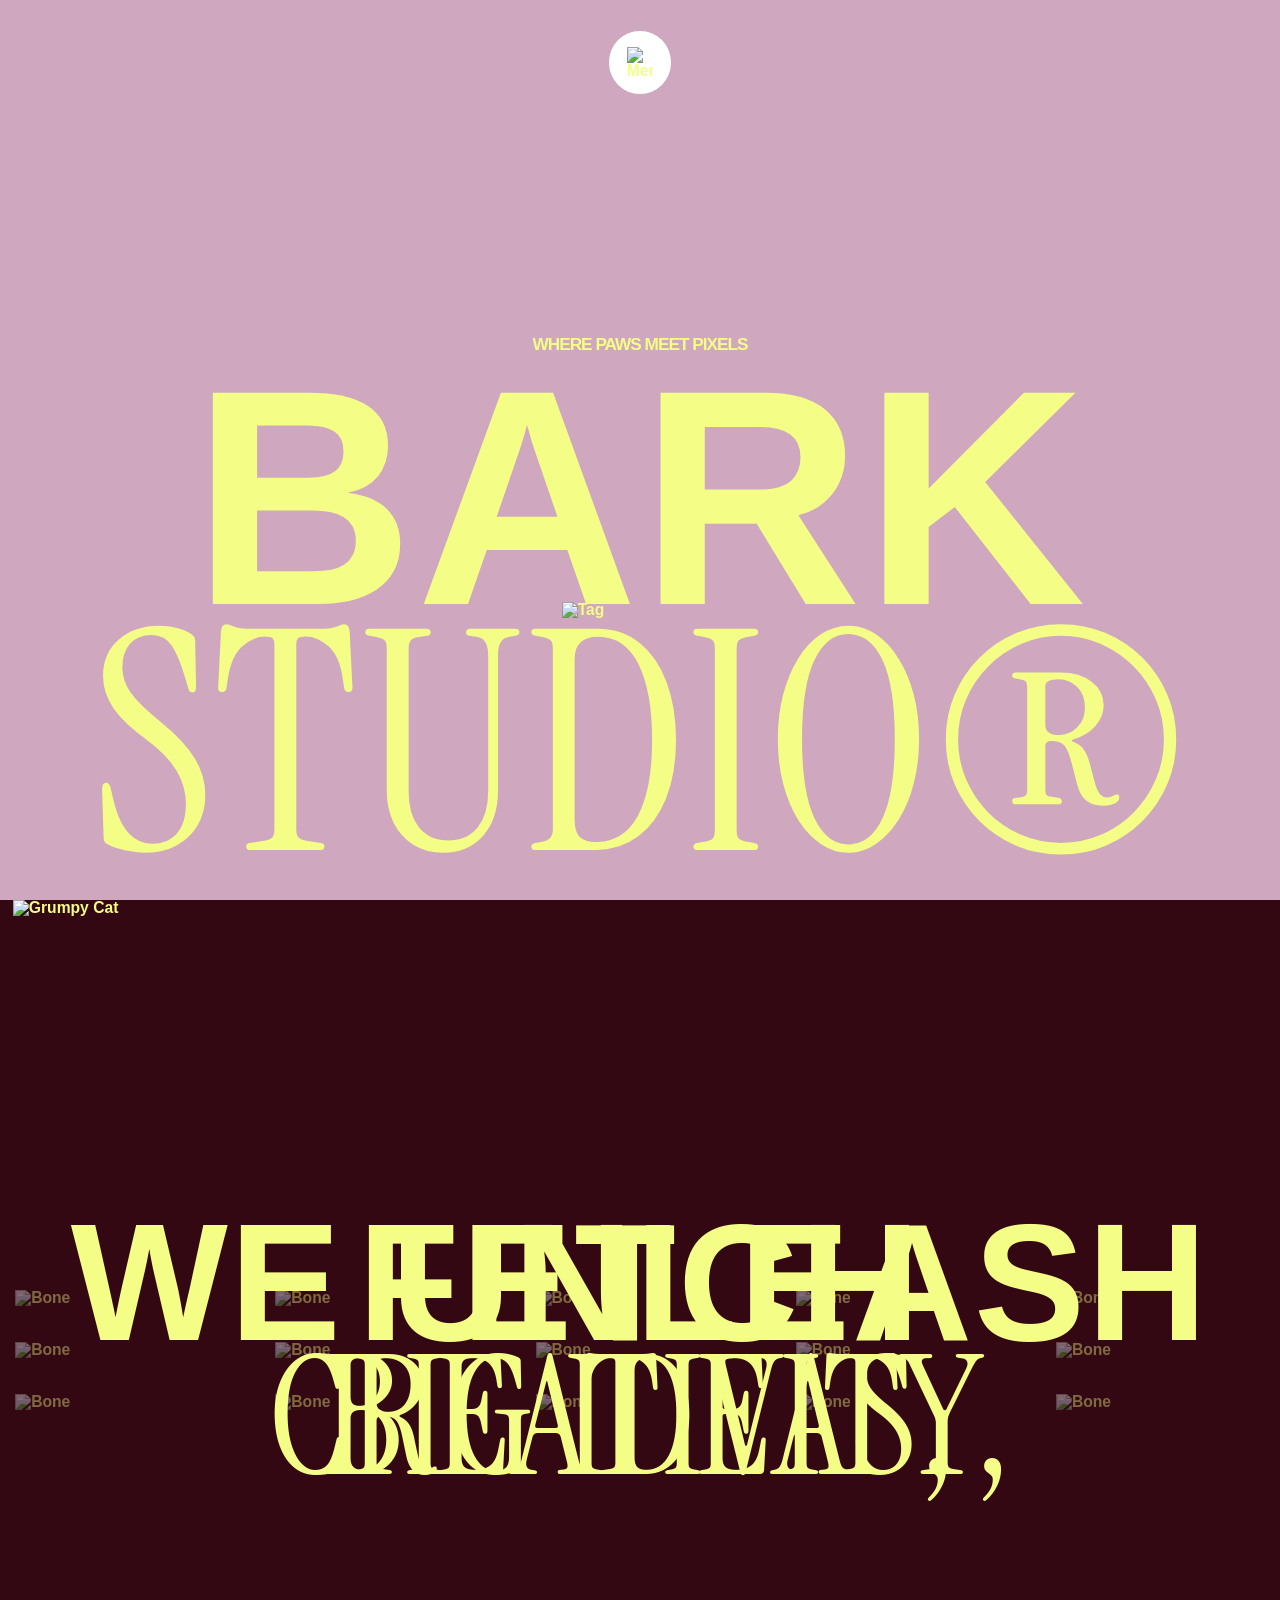
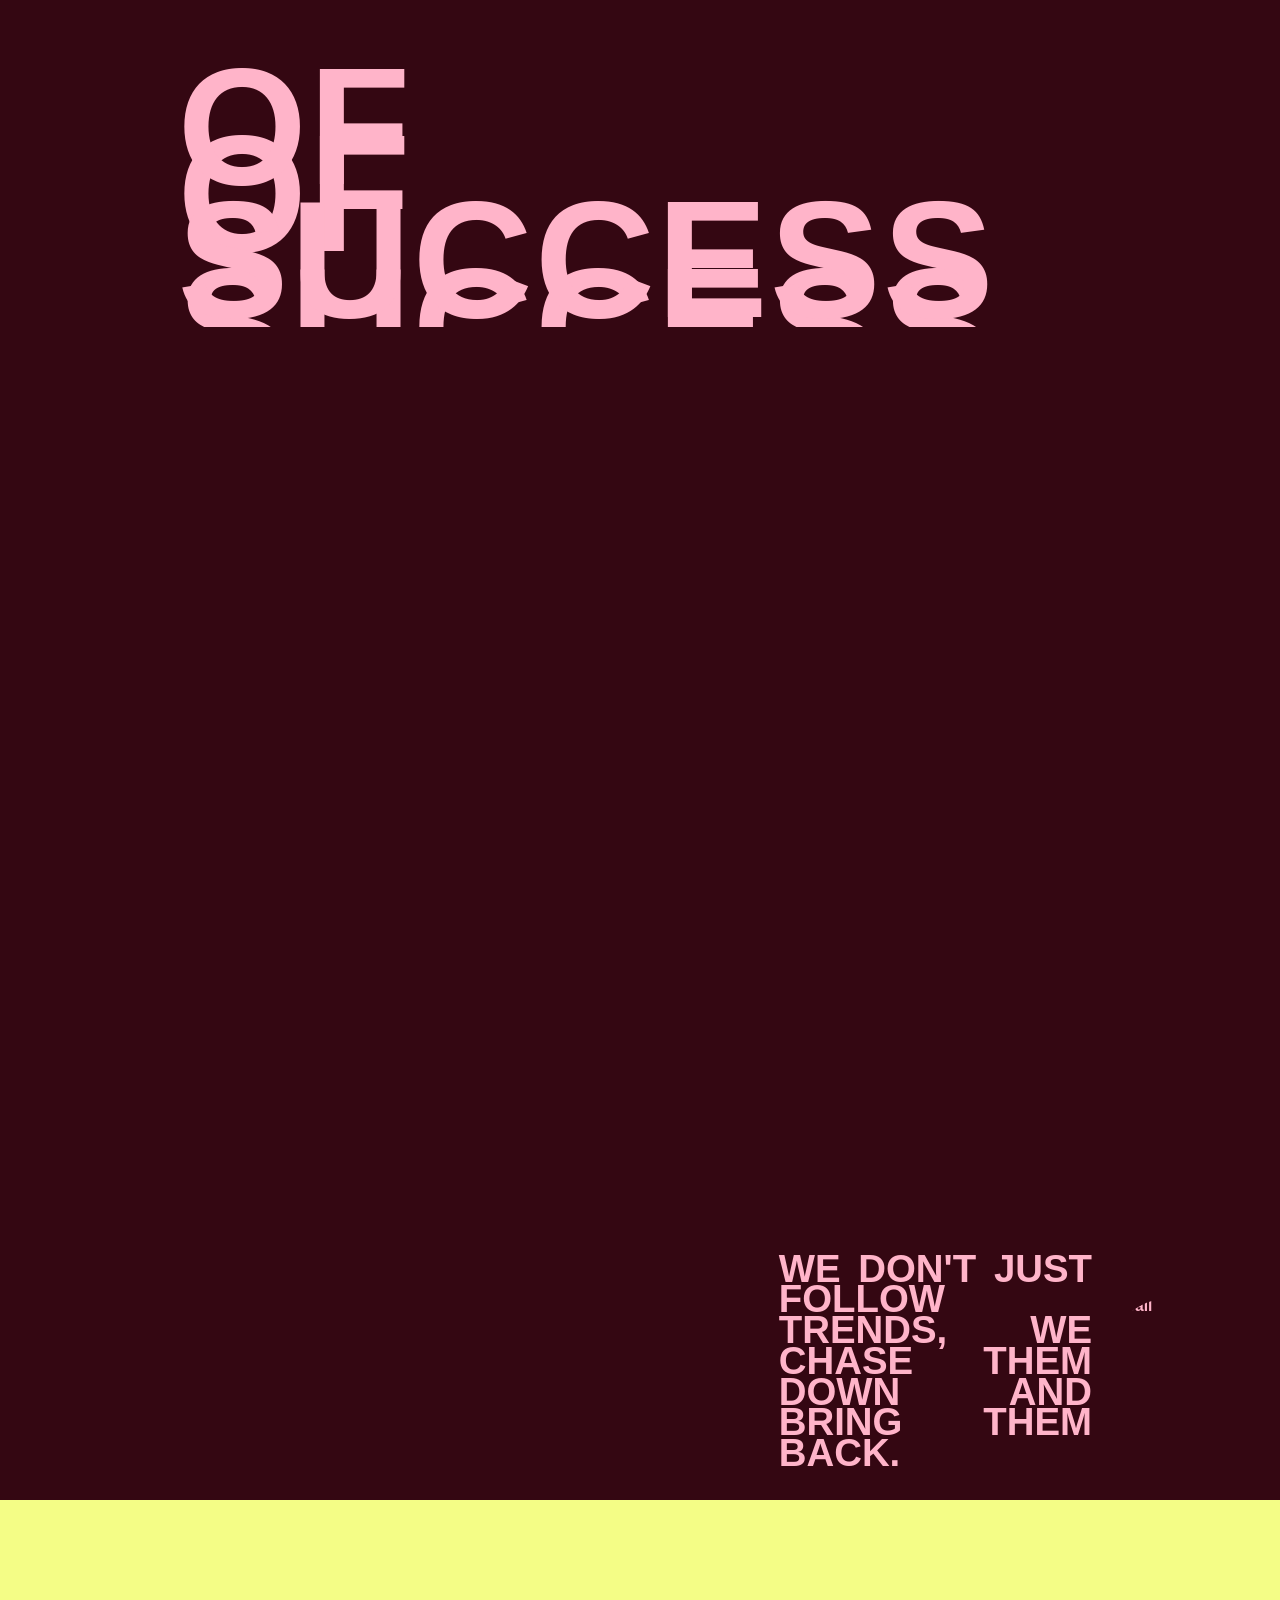
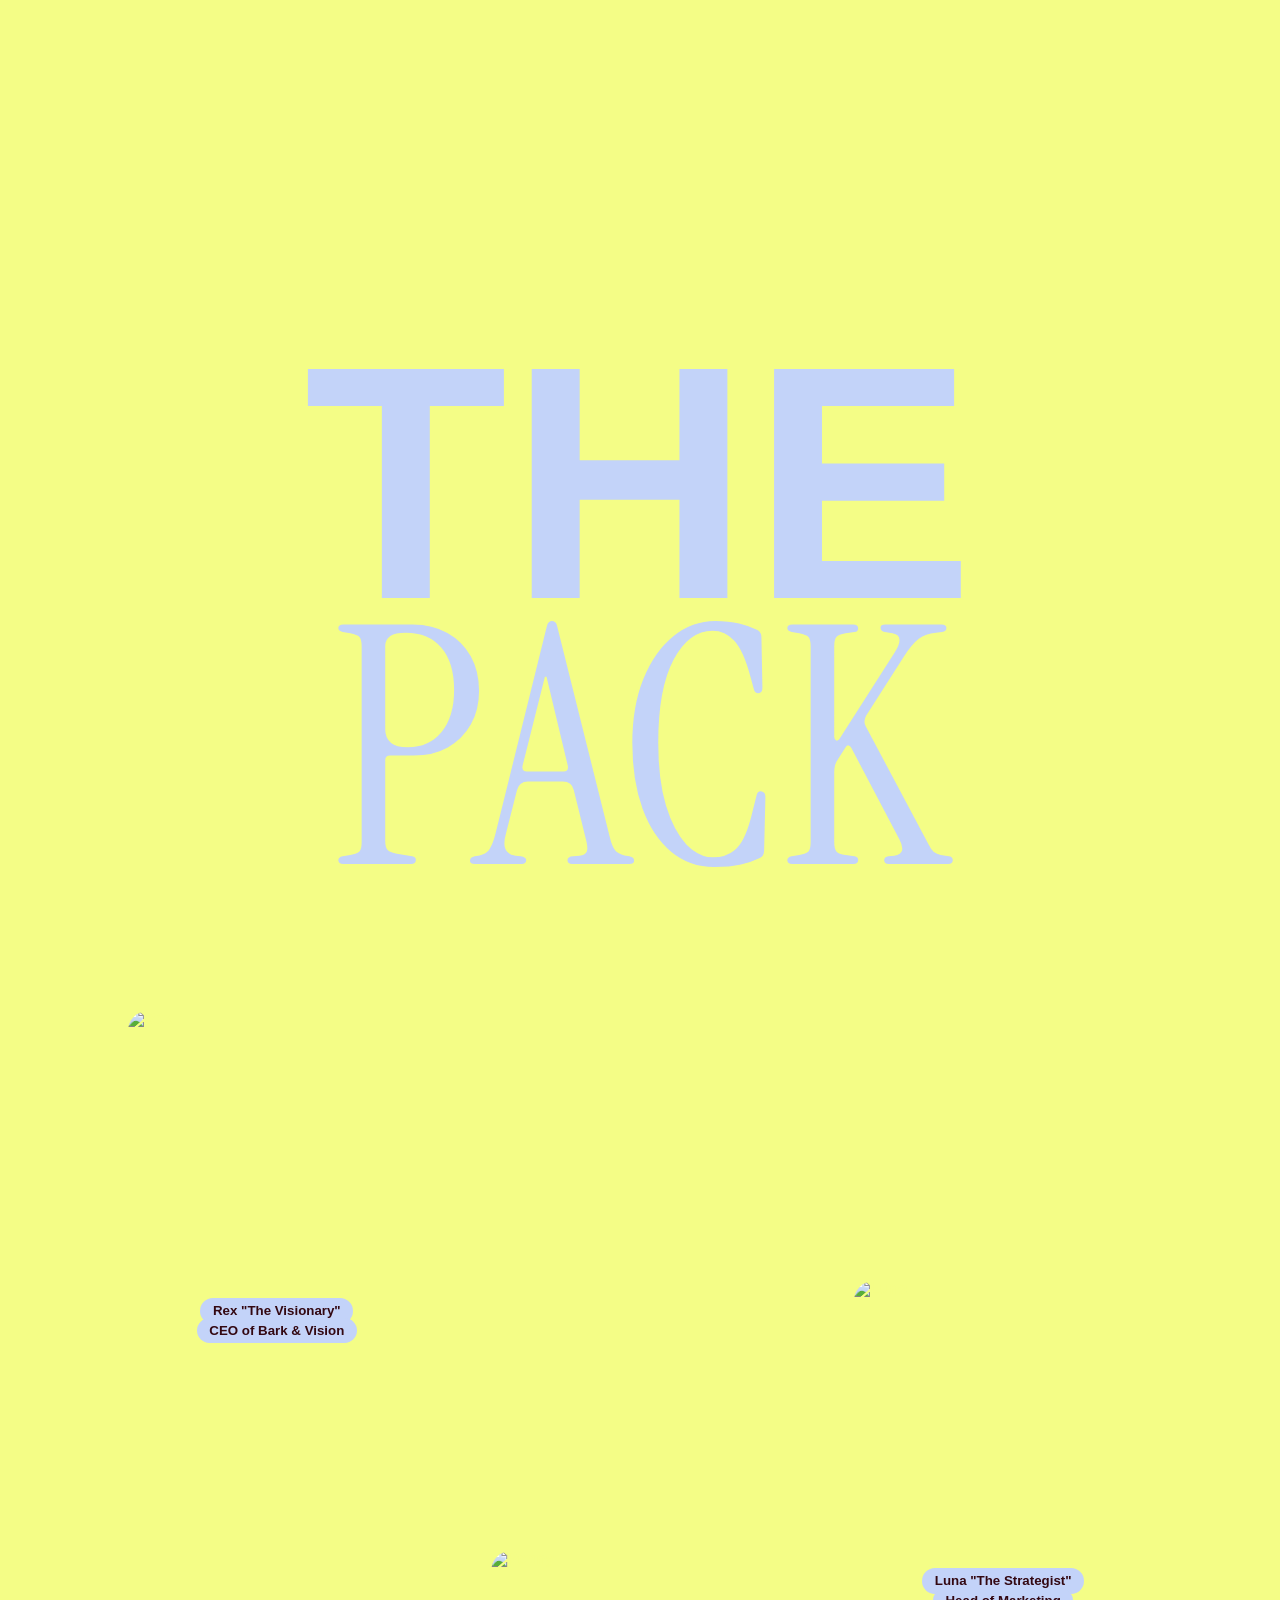
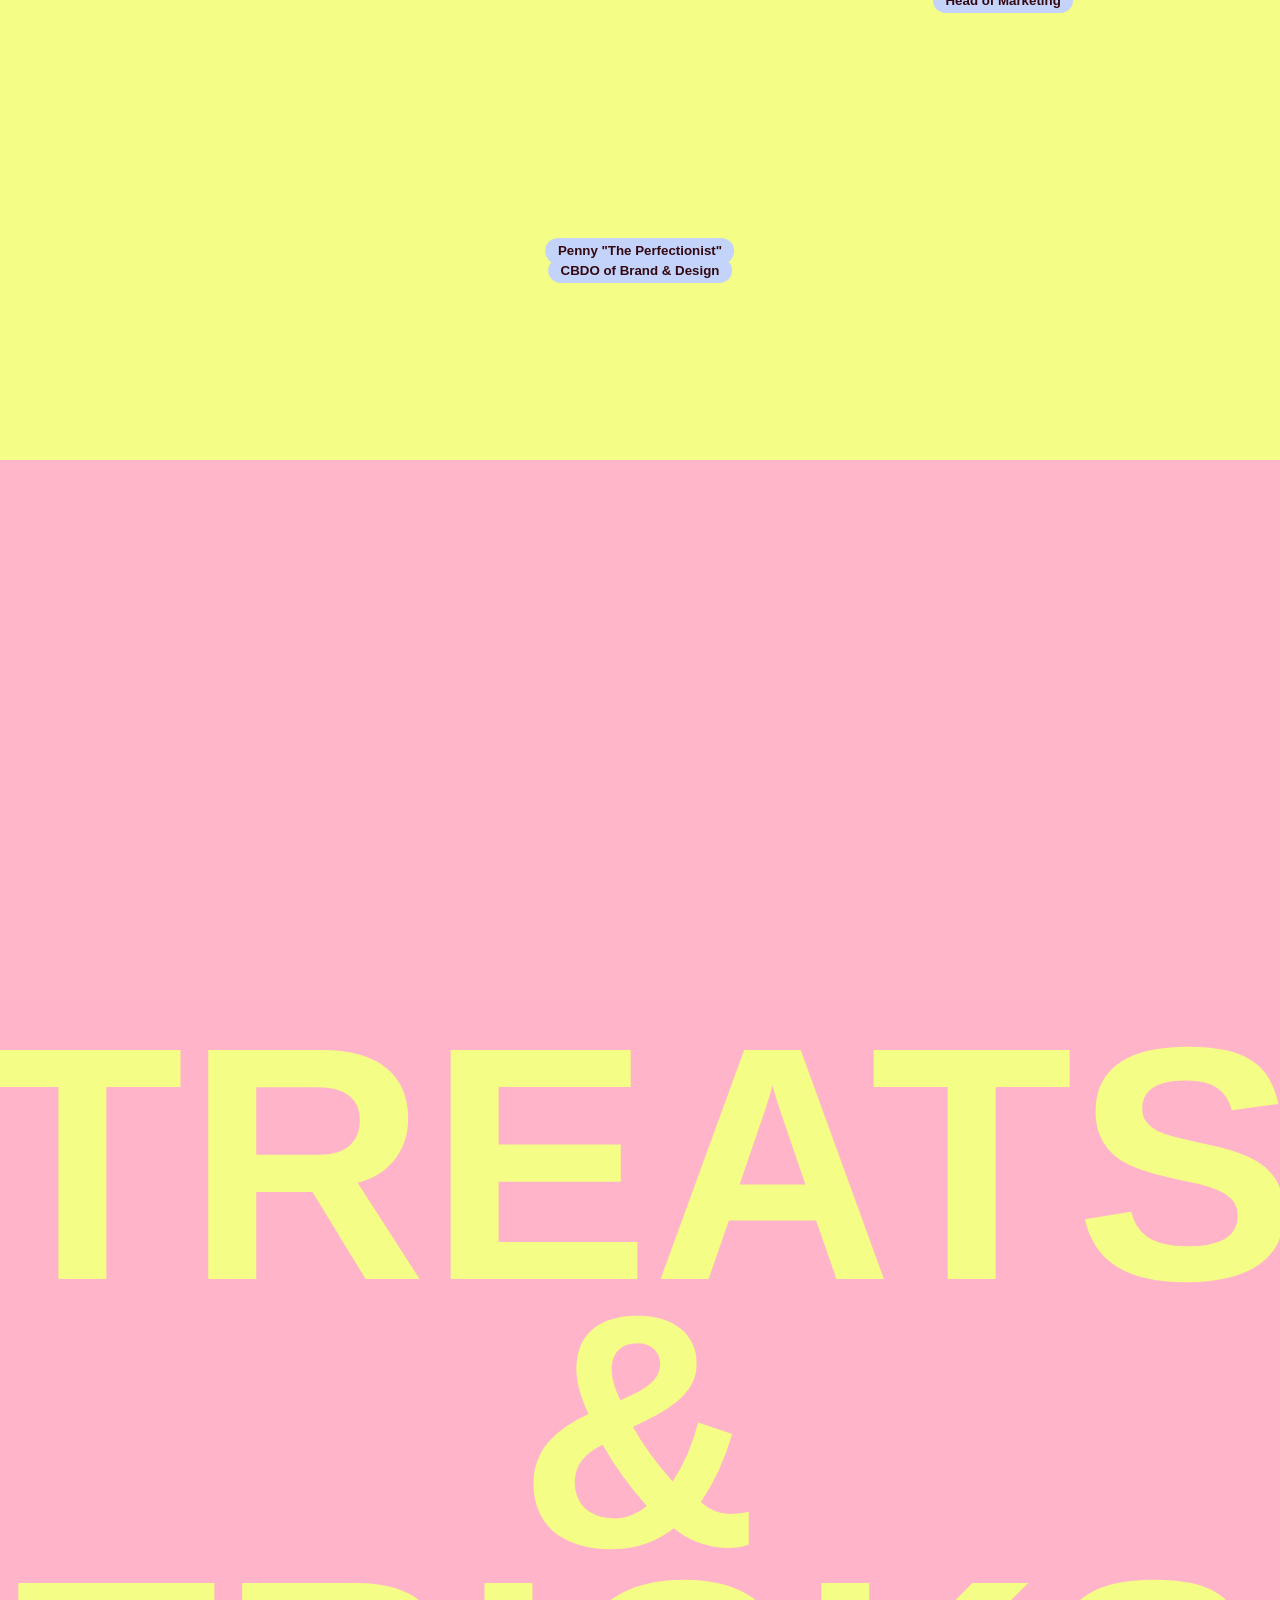
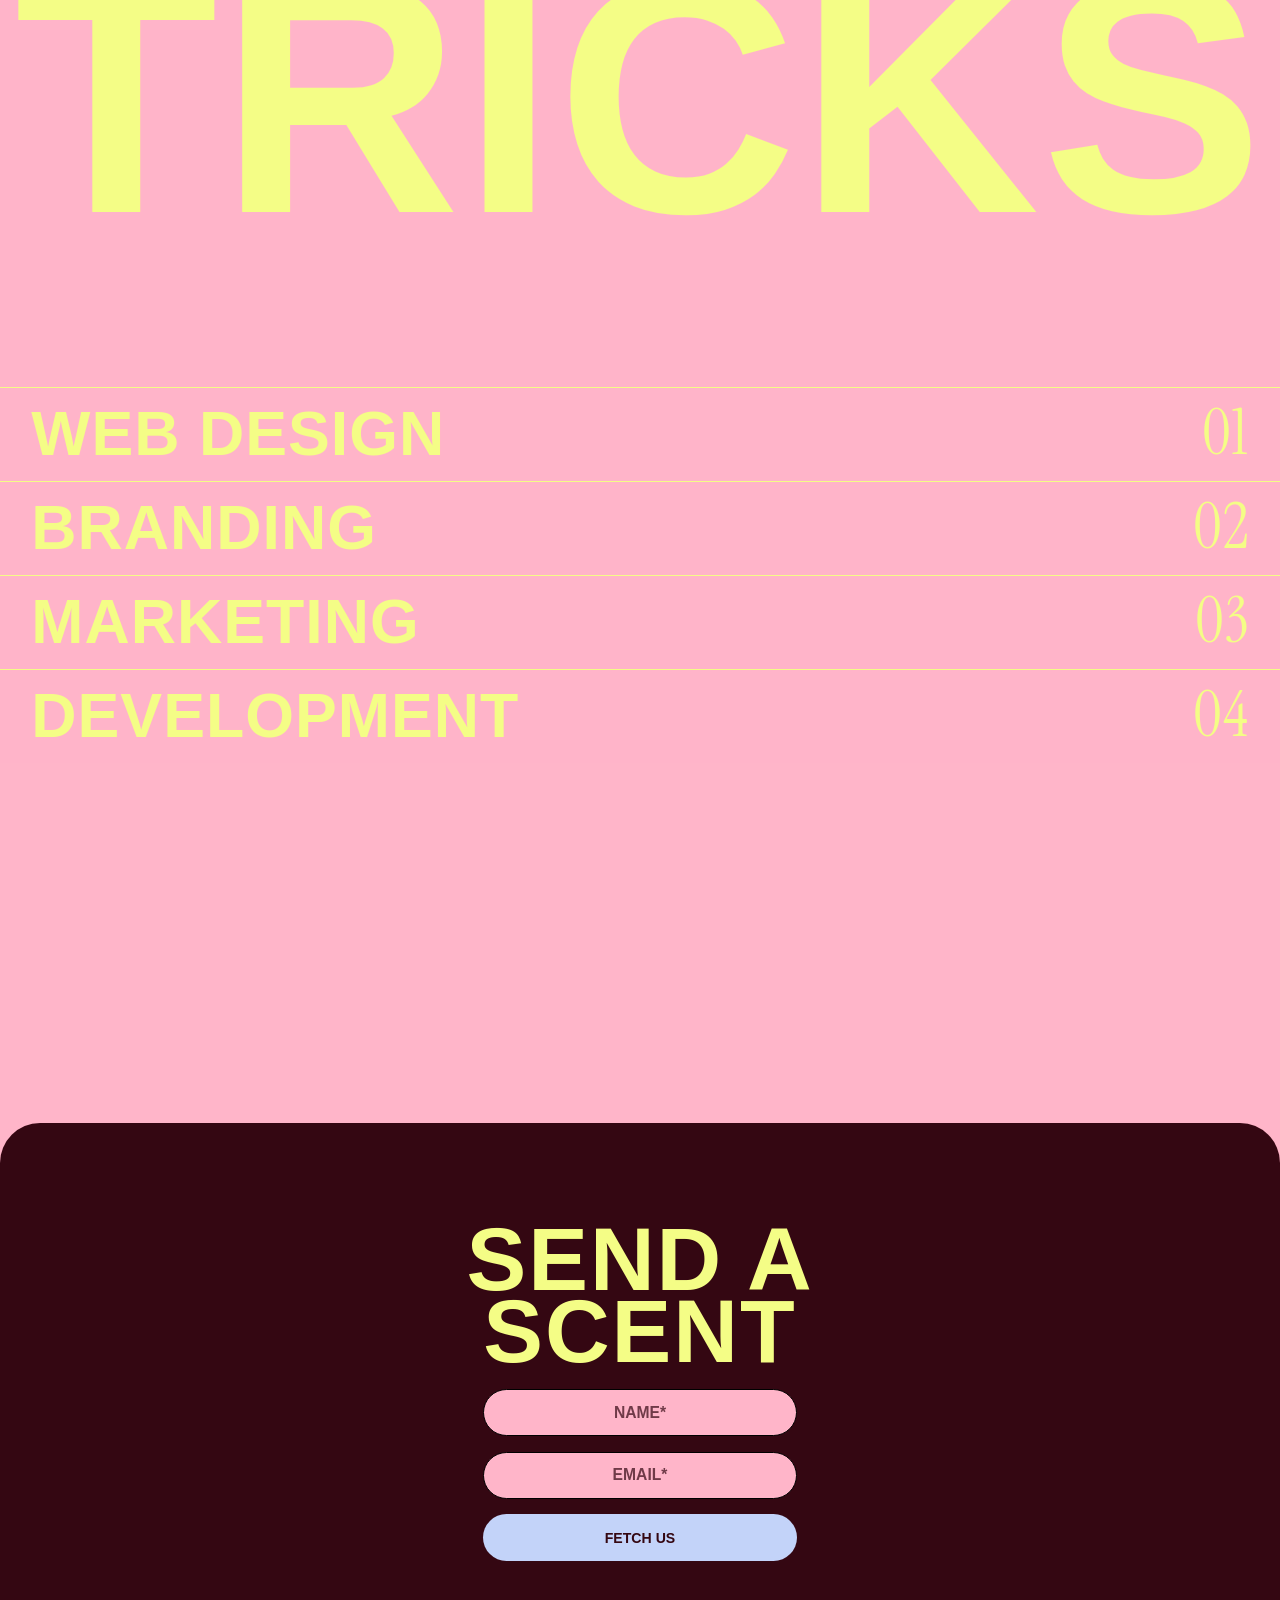
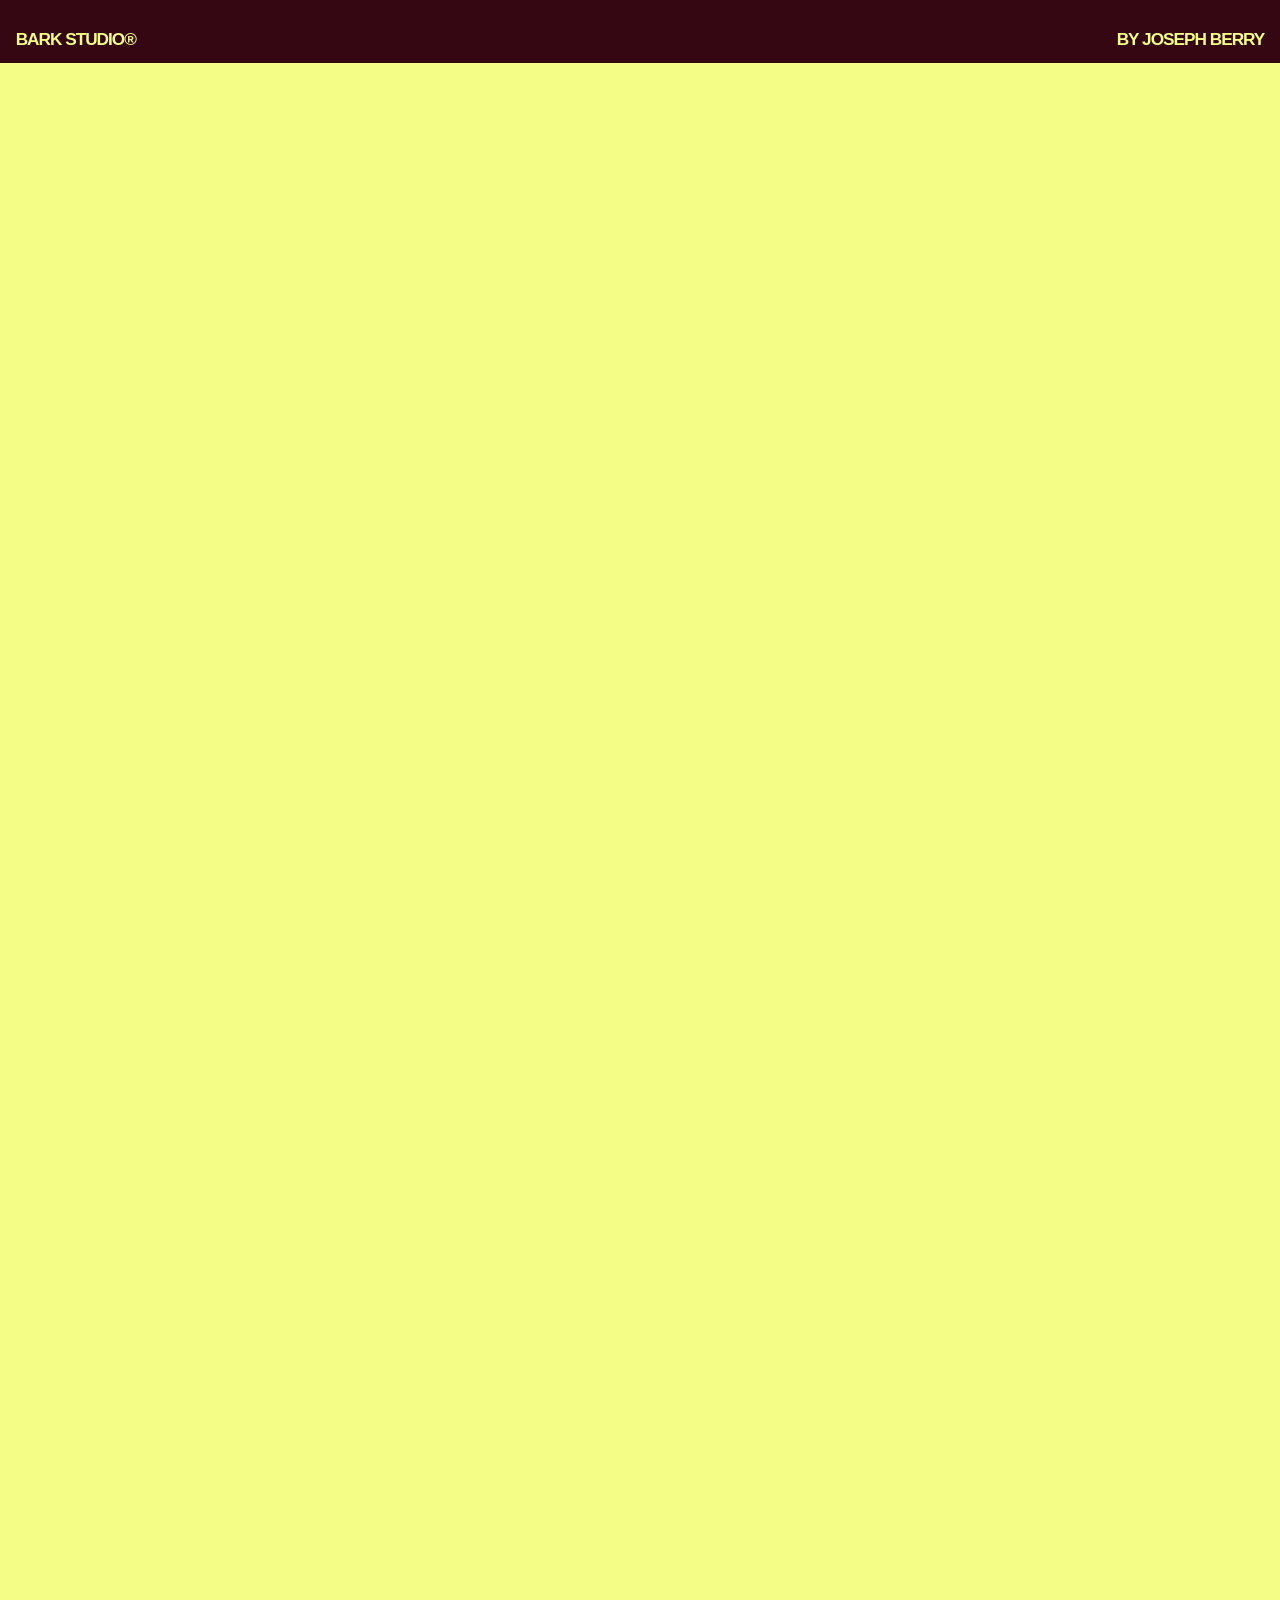
==== commit 4c213551: "feat: Implement Bark Studio website clone Adds HTML, CSS, and JavaScript for a responsive agency web" ====
--- a/index.html
+++ b/index.html
@@ -1,346 +1,300 @@
 <!DOCTYPE html>
-<html lang="en">
+<html lang="en-US">
 <head>
-    <meta charset="UTF-8">
-    <meta name="viewport" content="width=device-width, initial-scale=1.0">
-    <title>Bark Studio® - Where Paws Meet Pixels</title>
-    <meta name="description" content="We're a creative agency run entirely by dogs. Sit. Stay. Convert.">
+    <meta charset="utf-8">
+    <title>Bark Studio®</title>
+    <meta content="Where Paws Meet Pixels - We're a creative agency run entirely by dogs. Sit. Stay. Convert." name="description">
+    <meta content="width=device-width, initial-scale=1" name="viewport">
+    <link rel="stylesheet" href="styles.css">
     <link rel="preconnect" href="https://fonts.googleapis.com">
     <link rel="preconnect" href="https://fonts.gstatic.com" crossorigin>
     <link href="https://fonts.googleapis.com/css2?family=Instrument+Serif&display=swap" rel="stylesheet">
-    <link rel="stylesheet" href="styles.css">
-    <link rel="icon" href="favicon.ico" type="image/x-icon">
+    <link rel="icon" href="https://cdn.prod.website-files.com/68df09bc4c486f2c995bc263/68df09bc4c486f2c995bc2ba_Icon-Sm.jpg" type="image/x-icon">
 </head>
 <body>
-    <!-- Navigation Menu -->
-    <nav class="menu-parent">
-        <div class="menu-btn">
-            <img src="https://cdn.prod.website-files.com/68df09bc4c486f2c995bc263/68df09bc4c486f2c995bc2cf_Paw.png" alt="Menu" class="paw-icon">
+    <!-- Wrapper -->
+    <div class="wrapper">
+        <!-- Menu -->
+        <div class="menu-parent">
+            <div class="menu-btn" id="menuBtn">
+                <img src="https://cdn.prod.website-files.com/68df09bc4c486f2c995bc263/68df09bc4c486f2c995bc2cf_Paw.png" loading="lazy" width="57" alt="Menu" class="paw-icon">
+            </div>
+            <div class="menu-drop-down" id="menuDropDown">
+                <a href="#our-tail" class="nav-link-parent">
+                    <div class="link-text">Our Tail</div>
+                </a>
+                <a href="#the-pack" class="nav-link-parent">
+                    <div class="link-text">The Pack</div>
+                </a>
+                <a href="#treats-and-tricks" class="nav-link-parent">
+                    <div class="link-text">Treats & Tricks</div>
+                </a>
+                <a href="#fetch-us" class="nav-link-parent">
+                    <div class="link-text">Fetch Us</div>
+                </a>
+            </div>
         </div>
-        <div class="menu-drop-down">
-            <a href="#our-tail" class="nav-link-parent">
-                <div class="link-text">Our Tail</div>
-            </a>
-            <a href="#the-pack" class="nav-link-parent">
-                <div class="link-text">The Pack</div>
-            </a>
-            <a href="#treats-and-tricks" class="nav-link-parent">
-                <div class="link-text">Treats & Tricks</div>
-            </a>
-            <a href="#fetch-us" class="nav-link-parent">
-                <div class="link-text">Fetch Us</div>
-            </a>
+
+        <!-- Hero Section -->
+        <div class="hero-parent">
+            <div class="hero-title-parent">
+                <div class="sub-title fade-in">Where Paws Meet Pixels</div>
+                <h1 class="intro-title hero fade-in-delay">Bark<br><span class="serif">Studio®</span></h1>
+                <img src="https://cdn.prod.website-files.com/68df09bc4c486f2c995bc263/68df09bc4c486f2c995bc2bc_Tag%20(1).svg" loading="lazy" alt="Tag" class="tag-intro">
+            </div>
+            <div class="intro-img-parent-home">
+                <div class="video-bg">
+                    <video class="lazy" playsinline autoplay muted loop style="width: 100%; height: 100%; object-fit: cover">
+                        <source src="https://cdn.jsdelivr.net/gh/JosephBerry1988/jb_studio@main/Hero-Video-Dogs.mp4" type="video/mp4">
+                    </video>
+                </div>
+            </div>
         </div>
-    </nav>
-
-    <!-- Hero Section -->
-    <section class="hero-parent">
-        <div class="hero-title-parent">
-            <div class="sub-title">Where Paws Meet Pixels</div>
-            <h1 class="intro-title hero">
-                Bark<br>
-                <span class="serif">Studio®</span>
-            </h1>
-            <img src="https://cdn.prod.website-files.com/68df09bc4c486f2c995bc263/68df09bc4c486f2c995bc2bc_Tag%20(1).svg" alt="Bark Studio Tag" class="tag-intro">
-        </div>
-        <div class="intro-img-parent-home">
-            <div class="video-bg">
-                <video poster="https://cdn.prod.website-files.com/68b1be8f9d38ce96f49e76e1/68b34d5d13e3300e2223b9bf_Hero-Video-Dogs.avif"
-                       playsinline autoplay muted loop class="hero-video">
-                    <source data-src="https://cdn.jsdelivr.net/gh/JosephBerry1988/jb_studio@main/Hero-Video-Dogs.mp4?raw=1" type="video/mp4">
-                </video>
-            </div>
-        </div>
-    </section>
-
-    <!-- Our Tail Section -->
-    <section id="our-tail" class="section-sticky">
-        <div class="sticky-parent">
-            <img src="https://cdn.prod.website-files.com/68df09bc4c486f2c995bc263/68df09bc4c486f2c995bc2cb_Gump-Cat.avif"
-                 alt="Grumpy Cat" class="grump-cat-one">
-            <div class="whipe-section-top">
-                <div class="bg-whipe"></div>
-                <div class="bg-whipe"></div>
-                <div class="bg-whipe"></div>
-                <div class="bg-whipe"></div>
-                <div class="bg-whipe"></div>
-            </div>
-            <div class="dog-parent">
-                <div class="bone-parent">
-                    <div class="bone-child one">
-                        <img src="https://cdn.prod.website-files.com/68df09bc4c486f2c995bc263/68df09bc4c486f2c995bc2b3_bone.avif" alt="Bone" class="bone-img">
-                        <img src="https://cdn.prod.website-files.com/68df09bc4c486f2c995bc263/68df09bc4c486f2c995bc2b3_bone.avif" alt="Bone" class="bone-img">
-                        <img src="https://cdn.prod.website-files.com/68df09bc4c486f2c995bc263/68df09bc4c486f2c995bc2b3_bone.avif" alt="Bone" class="bone-img">
-                        <img src="https://cdn.prod.website-files.com/68df09bc4c486f2c995bc263/68df09bc4c486f2c995bc2b3_bone.avif" alt="Bone" class="bone-img">
-                        <img src="https://cdn.prod.website-files.com/68df09bc4c486f2c995bc263/68df09bc4c486f2c995bc2b3_bone.avif" alt="Bone" class="bone-img">
-                        <img src="https://cdn.prod.website-files.com/68df09bc4c486f2c995bc263/68df09bc4c486f2c995bc2b3_bone.avif" alt="Bone" class="bone-img">
-                        <img src="https://cdn.prod.website-files.com/68df09bc4c486f2c995bc263/68df09bc4c486f2c995bc2b3_bone.avif" alt="Bone" class="bone-img">
-                    </div>
-                    <div class="bone-child two">
-                        <img src="https://cdn.prod.website-files.com/68df09bc4c486f2c995bc263/68df09bc4c486f2c995bc2b3_bone.avif" alt="Bone" class="bone-img">
-                        <img src="https://cdn.prod.website-files.com/68df09bc4c486f2c995bc263/68df09bc4c486f2c995bc2b3_bone.avif" alt="Bone" class="bone-img">
-                        <img src="https://cdn.prod.website-files.com/68df09bc4c486f2c995bc263/68df09bc4c486f2c995bc2b3_bone.avif" alt="Bone" class="bone-img">
-                        <img src="https://cdn.prod.website-files.com/68df09bc4c486f2c995bc263/68df09bc4c486f2c995bc2b3_bone.avif" alt="Bone" class="bone-img">
-                        <img src="https://cdn.prod.website-files.com/68df09bc4c486f2c995bc263/68df09bc4c486f2c995bc2b3_bone.avif" alt="Bone" class="bone-img">
-                        <img src="https://cdn.prod.website-files.com/68df09bc4c486f2c995bc263/68df09bc4c486f2c995bc2b3_bone.avif" alt="Bone" class="bone-img">
-                        <img src="https://cdn.prod.website-files.com/68df09bc4c486f2c995bc263/68df09bc4c486f2c995bc2b3_bone.avif" alt="Bone" class="bone-img">
-                    </div>
-                    <div class="bone-child three">
-                        <img src="https://cdn.prod.website-files.com/68df09bc4c486f2c995bc263/68df09bc4c486f2c995bc2b3_bone.avif" alt="Bone" class="bone-img">
-                        <img src="https://cdn.prod.website-files.com/68df09bc4c486f2c995bc263/68df09bc4c486f2c995bc2b3_bone.avif" alt="Bone" class="bone-img">
-                        <img src="https://cdn.prod.website-files.com/68df09bc4c486f2c995bc263/68df09bc4c486f2c995bc2b3_bone.avif" alt="Bone" class="bone-img">
-                        <img src="https://cdn.prod.website-files.com/68df09bc4c486f2c995bc263/68df09bc4c486f2c995bc2b3_bone.avif" alt="Bone" class="bone-img">
-                        <img src="https://cdn.prod.website-files.com/68df09bc4c486f2c995bc263/68df09bc4c486f2c995bc2b3_bone.avif" alt="Bone" class="bone-img">
-                        <img src="https://cdn.prod.website-files.com/68df09bc4c486f2c995bc263/68df09bc4c486f2c995bc2b3_bone.avif" alt="Bone" class="bone-img">
-                        <img src="https://cdn.prod.website-files.com/68df09bc4c486f2c995bc263/68df09bc4c486f2c995bc2b3_bone.avif" alt="Bone" class="bone-img">
-                    </div>
-                </div>
-            </div>
-            <div class="intro-text-one">
-                <h2 class="intro-title">
-                    We unleash<br>
-                    <span class="serif">creativity,</span>
-                </h2>
-            </div>
-            <div class="intro-text-two">
-                <h2 class="intro-title">
-                    fetch<br>
-                    <span class="serif">Big Ideas,</span>
-                </h2>
-            </div>
-            <div class="lottie-rope-in" data-animation-type="lottie" data-src="https://cdn.prod.website-files.com/68df09bc4c486f2c995bc263/68df09bc4c486f2c995bc2b2_Lead.json"></div>
-            <div class="lottie-rope-out" data-animation-type="lottie" data-src="https://cdn.prod.website-files.com/68df09bc4c486f2c995bc263/68df09bc4c486f2c995bc2b4_Lead-Out.json"></div>
-        </div>
-    </section>
-
-    <!-- Scroll Section -->
-    <section class="scroll-section">
-        <div class="whipe-section-top-s">
-            <div class="bg-whipe-purple"></div>
-            <div class="bg-whipe-purple"></div>
-            <div class="bg-whipe-purple"></div>
-            <div class="bg-whipe-purple"></div>
-            <div class="bg-whipe-purple"></div>
-        </div>
-        <div class="scroll-inner">
-            <div class="text-parent-top">
-                <div class="text-wrap text-pink">
-                    <div class="intro-title text-effect">And</div>
-                    <div class="intro-title serif text-effect margin-left-one">wag</div>
-                    <div class="circle-pop">
-                        <img src="https://cdn.prod.website-files.com/68df09bc4c486f2c995bc263/68df09bc4c486f2c995bc2b6_Bone.avif" alt="Bone" class="img-cover">
-                    </div>
-                    <div class="intro-title text-effect">The</div>
-                </div>
-                <div class="text-wrap text-pink">
-                    <div class="intro-title text-effect margin-left-two">TAIL</div>
-                    <div class="circle-pop"></div>
-                    <div class="intro-title text-effect">OF</div>
-                </div>
-                <div class="text-wrap text-pink">
-                    <div class="intro-title text-effect serif">INNOVATION</div>
-                </div>
-            </div>
-            <div class="text-parent-btm">
-                <div class="text-wrap text-pink">
-                    <div class="intro-title text-effect margin-left-three">empowering</div>
-                    <div class="circle-pop-two">
-                        <img src="https://cdn.prod.website-files.com/68df09bc4c486f2c995bc263/68df09bc4c486f2c995bc2c6_Ball.avif" alt="Ball" class="img-cover">
-                    </div>
-                </div>
-                <div class="text-wrap text-pink right">
-                    <div class="intro-title text-effect serif">creators</div>
-                </div>
-                <div class="text-wrap text-pink">
-                    <div class="intro-title text-effect">TO</div>
-                    <div class="circle-pop-two">
-                        <img src="https://cdn.prod.website-files.com/68df09bc4c486f2c995bc263/68df09bc4c486f2c995bc2b5_Bowl.avif" alt="Bowl" class="img-cover">
-                    </div>
-                    <div class="intro-title text-effect margin-left-t">PLAY</div>
-                </div>
-                <div class="text-wrap text-pink flex-btm">
-                    <div class="intro-title text-effect serif">smarter</div>
-                    <p class="text-wrap-bold">leap higher, and leave ruff builds in the doghouse.</p>
-                </div>
-            </div>
-            <div class="img-parent">
-                <div class="img-scroll">
-                    <img src="https://cdn.prod.website-files.com/68df09bc4c486f2c995bc263/68df09bc4c486f2c995bc2d4_Scroll%20(1).avif"
-                         alt="Innovation" class="img-cover fade">
-                </div>
-            </div>
-        </div>
-        <div class="whipe-section-btm">
-            <div class="whipe-bar-yellow"></div>
-            <div class="whipe-bar-yellow"></div>
-            <div class="whipe-bar-yellow"></div>
-            <div class="whipe-bar-yellow"></div>
-            <div class="whipe-bar-yellow"></div>
-        </div>
-    </section>
-
-    <!-- The Pack Section -->
-    <section id="the-pack" class="section-sticky-yellow">
-        <div class="sticky-parent auto-tablet">
-            <div class="intro-text-three text-blue">
-                <div class="sub-title">We sniff out opportunities and<br>chase down bold ideas.</div>
-                <h2 class="intro-title large">
-                    Meet the<br>
-                    <span class="serif">mutts nuts</span>
-                </h2>
-            </div>
-            <div class="profile-card one">
-                <div class="dog-ball">
-                    <img src="https://cdn.prod.website-files.com/68df09bc4c486f2c995bc263/68df09bc4c486f2c995bc2b6_Bone.avif" alt="Bone">
-                </div>
-                <div class="profile-img">
-                    <img src="https://cdn.prod.website-files.com/68df09bc4c486f2c995bc263/68df09bc4c486f2c995bc2ce_Fluffies.avif"
-                         alt="The Fluffies" class="img-cover">
-                </div>
-                <div class="name-tag">
-                    <div class="tag top">
-                        <div class="sub-title text-effect"><strong>The Fluffies</strong></div>
-                    </div>
-                    <div class="tag btm">
-                        <div class="sub-title text-effect"><strong>Lead Strategists</strong></div>
-                    </div>
-                </div>
-            </div>
-            <div class="profile-card two">
-                <div class="dog-ball">
-                    <img src="https://cdn.prod.website-files.com/68df09bc4c486f2c995bc263/68df09bc4c486f2c995bc2c6_Ball.avif" alt="Ball">
-                </div>
-                <div class="profile-img">
-                    <img src="https://cdn.prod.website-files.com/68df09bc4c486f2c995bc263/68df09bc4c486f2c995bc2d2_Rex%20Woof.avif"
-                         alt="Rex Woof" class="img-cover">
-                </div>
-                <div class="name-tag">
-                    <div class="tag top">
-                        <div class="sub-title text-effect"><strong>Rex Woof</strong></div>
-                    </div>
-                    <div class="tag btm">
-                        <div class="sub-title text-effect"><strong>Creative Director & Top Dog</strong></div>
-                    </div>
-                </div>
-            </div>
-            <div class="profile-card three">
-                <div class="dog-ball">
-                    <img src="https://cdn.prod.website-files.com/68df09bc4c486f2c995bc263/68df09bc4c486f2c995bc2b5_Bowl.avif" alt="Bowl">
-                </div>
-                <div class="profile-img">
-                    <img src="https://cdn.prod.website-files.com/68df09bc4c486f2c995bc263/68df09bc4c486f2c995bc2c8_Bella.avif"
-                         alt="Bella Barker" class="img-cover">
-                </div>
-                <div class="name-tag">
-                    <div class="tag top">
-                        <div class="sub-title text-effect">Bella Barker</div>
-                    </div>
-                    <div class="tag btm">
-                        <div class="sub-title text-effect"><strong>CEO of Brand & Design</strong></div>
-                    </div>
-                </div>
-            </div>
-        </div>
-        <div class="whipe-section-btm">
-            <div class="whipe-bar-pink"></div>
-            <div class="whipe-bar-pink"></div>
-            <div class="whipe-bar-pink"></div>
-            <div class="whipe-bar-pink"></div>
-            <div class="whipe-bar-pink"></div>
-        </div>
-    </section>
-
-    <!-- Treats & Tricks Section -->
-    <section id="treats-and-tricks" class="scroll-section-half">
-        <h2 class="intro-title medium">
-            Treats & <span>Tricks</span>
-        </h2>
-        <div class="services-list-parent">
-            <div class="services-list-child-left">
-                <img src="https://cdn.prod.website-files.com/68df09bc4c486f2c995bc263/68df09bc4c486f2c995bc2bd_Paw%20(2).avif" alt="Paw" class="paw-left">
-                <h3 class="text-left">Web Design</h3>
-                <div class="border-line-top"></div>
-                <h3 class="serif">01</h3>
-            </div>
-            <div class="services-list-child-right">
-                <h3 class="text-left">Branding</h3>
-                <div class="border-line-top"></div>
-                <h3 class="text-right serif">02</h3>
-                <img src="https://cdn.prod.website-files.com/68df09bc4c486f2c995bc263/68df09bc4c486f2c995bc2c4_Paw%20(3).png" alt="Paw" class="paw-right">
-            </div>
-            <div class="services-list-child-left">
-                <h3 class="text-left">Marketing</h3>
-                <div class="border-line-top"></div>
-                <h3 class="serif">03</h3>
-                <img src="https://cdn.prod.website-files.com/68df09bc4c486f2c995bc263/68df09bc4c486f2c995bc2bd_Paw%20(2).avif" alt="Paw" class="paw-left">
-            </div>
-            <div class="services-list-child-right">
-                <h3 class="text-left">Development</h3>
-                <div class="border-line-top"></div>
-                <h3 class="text-right serif">04</h3>
-                <img src="https://cdn.prod.website-files.com/68df09bc4c486f2c995bc263/68df09bc4c486f2c995bc2c4_Paw%20(3).png" alt="Paw" class="paw-right">
-            </div>
-        </div>
-    </section>
-
-    <!-- Contact Section -->
-    <section class="section-sticky-image">
-        <div class="img-parent sticky">
-            <div id="fetch-us" class="scroll-marker"></div>
-            <div class="whipe-section-top-z">
-                <div class="bg-whipe-pink"></div>
-                <div class="bg-whipe-pink"></div>
-                <div class="bg-whipe-pink"></div>
-                <div class="bg-whipe-pink"></div>
-                <div class="bg-whipe-pink"></div>
-            </div>
-            <div class="scroll-img-parent">
-                <div class="img-scroll">
-                    <img src="https://cdn.prod.website-files.com/68df09bc4c486f2c995bc263/68df09bc4c486f2c995bc2cd_Image-001.avif"
-                         alt="Contact Background" class="img-cover">
-                </div>
-            </div>
-            <div class="intro-img-parent">
-                <img src="https://cdn.prod.website-files.com/68df09bc4c486f2c995bc263/68df09bc4c486f2c995bc2ea_Image-001.avif"
-                     alt="Studio" class="img-cover size">
-            </div>
-            <div class="intro-img-parent">
-                <img src="https://cdn.prod.website-files.com/68df09bc4c486f2c995bc263/68df09bc4c486f2c995bc2da_Image-005.avif"
-                     alt="Workspace" class="img-cover size">
-            </div>
-            <div class="intro-img-parent">
-                <img src="https://cdn.prod.website-files.com/68df09bc4c486f2c995bc263/68df09bc4c486f2c995bc2d7_Image-002.avif"
-                     alt="Team" class="img-cover size">
-            </div>
-            <div class="intro-img-parent">
-                <div class="cta-parent">
-                    <h2 class="intro-title small">
-                        Send a<br>Scent
-                    </h2>
-                    <form class="form-block">
-                        <input type="text" class="text-field" placeholder="NAME*" required>
-                        <input type="email" class="text-field" placeholder="EMAIL*" required>
-                        <button type="submit" class="submit">Fetch Us</button>
-                    </form>
-                    <div class="success-message" style="display: none;">
-                        <div>Thank you! Your bone<br>has been received!</div>
-                    </div>
-                    <div class="error-message" style="display: none;">
-                        <div>You barked up the wrong tree</div>
-                    </div>
-                    <div class="bar-footer">
-                        <div class="sub-title">Bark Studio®</div>
-                        <div class="sub-title">
-                            <a href="https://www.josephberry.co.uk/" target="_blank" class="text-yellow">By Joseph Berry</a>
-                        </div>
-                    </div>
-                </div>
-                <img src="https://cdn.prod.website-files.com/68df09bc4c486f2c995bc263/68df09bc4c486f2c995bc2d9_Image-003.avif"
-                     alt="Studio Work" class="img-cover size">
-            </div>
-        </div>
-    </section>
+
+        <!-- Sticky Section: Our Tail -->
+        <section id="our-tail" class="section-sticky">
+            <div class="sticky-parent">
+                <img src="https://cdn.prod.website-files.com/68df09bc4c486f2c995bc263/68df09bc4c486f2c995bc2cb_Gump-Cat.avif" loading="eager" alt="Grumpy Cat" class="grump-cat-one">
+                
+                <div class="whipe-section-top">
+                    <div class="bg-whipe"></div>
+                    <div class="bg-whipe"></div>
+                    <div class="bg-whipe"></div>
+                    <div class="bg-whipe"></div>
+                    <div class="bg-whipe"></div>
+                </div>
+
+                <!-- Bone Background Pattern -->
+                <div class="dog-parent">
+                    <div class="bone-parent">
+                        <div class="bone-child one">
+                            <img src="https://cdn.prod.website-files.com/68df09bc4c486f2c995bc263/68df09bc4c486f2c995bc2b3_bone.avif" loading="eager" width="209" alt="Bone" class="bone-img">
+                            <img src="https://cdn.prod.website-files.com/68df09bc4c486f2c995bc263/68df09bc4c486f2c995bc2b3_bone.avif" loading="lazy" width="209" alt="Bone" class="bone-img">
+                            <img src="https://cdn.prod.website-files.com/68df09bc4c486f2c995bc263/68df09bc4c486f2c995bc2b3_bone.avif" loading="lazy" width="209" alt="Bone" class="bone-img">
+                            <img src="https://cdn.prod.website-files.com/68df09bc4c486f2c995bc263/68df09bc4c486f2c995bc2b3_bone.avif" loading="lazy" width="209" alt="Bone" class="bone-img">
+                            <img src="https://cdn.prod.website-files.com/68df09bc4c486f2c995bc263/68df09bc4c486f2c995bc2b3_bone.avif" loading="lazy" width="209" alt="Bone" class="bone-img">
+                            <img src="https://cdn.prod.website-files.com/68df09bc4c486f2c995bc263/68df09bc4c486f2c995bc2b3_bone.avif" loading="lazy" width="209" alt="Bone" class="bone-img">
+                            <img src="https://cdn.prod.website-files.com/68df09bc4c486f2c995bc263/68df09bc4c486f2c995bc2b3_bone.avif" loading="lazy" width="209" alt="Bone" class="bone-img">
+                        </div>
+                        <div class="bone-child two">
+                            <img src="https://cdn.prod.website-files.com/68df09bc4c486f2c995bc263/68df09bc4c486f2c995bc2b3_bone.avif" loading="lazy" width="209" alt="Bone" class="bone-img">
+                            <img src="https://cdn.prod.website-files.com/68df09bc4c486f2c995bc263/68df09bc4c486f2c995bc2b3_bone.avif" loading="lazy" width="209" alt="Bone" class="bone-img">
+                            <img src="https://cdn.prod.website-files.com/68df09bc4c486f2c995bc263/68df09bc4c486f2c995bc2b3_bone.avif" loading="lazy" width="209" alt="Bone" class="bone-img">
+                            <img src="https://cdn.prod.website-files.com/68df09bc4c486f2c995bc263/68df09bc4c486f2c995bc2b3_bone.avif" loading="lazy" width="209" alt="Bone" class="bone-img">
+                            <img src="https://cdn.prod.website-files.com/68df09bc4c486f2c995bc263/68df09bc4c486f2c995bc2b3_bone.avif" loading="lazy" width="209" alt="Bone" class="bone-img">
+                            <img src="https://cdn.prod.website-files.com/68df09bc4c486f2c995bc263/68df09bc4c486f2c995bc2b3_bone.avif" loading="lazy" width="209" alt="Bone" class="bone-img">
+                            <img src="https://cdn.prod.website-files.com/68df09bc4c486f2c995bc263/68df09bc4c486f2c995bc2b3_bone.avif" loading="lazy" width="209" alt="Bone" class="bone-img">
+                        </div>
+                        <div class="bone-child three">
+                            <img src="https://cdn.prod.website-files.com/68df09bc4c486f2c995bc263/68df09bc4c486f2c995bc2b3_bone.avif" loading="lazy" width="209" alt="Bone" class="bone-img">
+                            <img src="https://cdn.prod.website-files.com/68df09bc4c486f2c995bc263/68df09bc4c486f2c995bc2b3_bone.avif" loading="lazy" width="209" alt="Bone" class="bone-img">
+                            <img src="https://cdn.prod.website-files.com/68df09bc4c486f2c995bc263/68df09bc4c486f2c995bc2b3_bone.avif" loading="lazy" width="209" alt="Bone" class="bone-img">
+                            <img src="https://cdn.prod.website-files.com/68df09bc4c486f2c995bc263/68df09bc4c486f2c995bc2b3_bone.avif" loading="lazy" width="209" alt="Bone" class="bone-img">
+                            <img src="https://cdn.prod.website-files.com/68df09bc4c486f2c995bc263/68df09bc4c486f2c995bc2b3_bone.avif" loading="lazy" width="209" alt="Bone" class="bone-img">
+                            <img src="https://cdn.prod.website-files.com/68df09bc4c486f2c995bc263/68df09bc4c486f2c995bc2b3_bone.avif" loading="lazy" width="209" alt="Bone" class="bone-img">
+                            <img src="https://cdn.prod.website-files.com/68df09bc4c486f2c995bc263/68df09bc4c486f2c995bc2b3_bone.avif" loading="lazy" width="209" alt="Bone" class="bone-img">
+                        </div>
+                    </div>
+                </div>
+
+                <div class="intro-text-one scroll-text">
+                    <h2 class="intro-title">We unleash<br><span class="serif">creativity,</span></h2>
+                </div>
+
+                <div class="intro-text-two scroll-text">
+                    <h2 class="intro-title">fetch<br><span class="serif">Big Ideas,</span></h2>
+                </div>
+            </div>
+        </section>
+
+        <!-- Purple Scroll Section -->
+        <section class="scroll-section">
+            <div class="whipe-section-top-s">
+                <div class="bg-whipe-purple"></div>
+                <div class="bg-whipe-purple"></div>
+                <div class="bg-whipe-purple"></div>
+                <div class="bg-whipe-purple"></div>
+                <div class="bg-whipe-purple"></div>
+            </div>
+
+            <div class="scroll-inner">
+                <div class="text-parent-top">
+                    <div class="text-wrap text-pink">
+                        <div class="intro-title text-effect">And</div>
+                        <div class="intro-title serif text-effect margin-left-one">wag</div>
+                        <div class="circle-pop">
+                            <img src="https://cdn.prod.website-files.com/68df09bc4c486f2c995bc263/68df09bc4c486f2c995bc2b6_Bone.avif" loading="lazy" alt="Bone Circle" class="img-cover">
+                        </div>
+                        <div class="intro-title text-effect">The</div>
+                    </div>
+                    <div class="text-wrap text-pink">
+                        <div class="intro-title text-effect margin-left-two">TAIL</div>
+                    </div>
+                    <div class="text-wrap text-pink">
+                        <div class="intro-title text-effect margin-left-three">Of Success</div>
+                    </div>
+                </div>
+
+                <div class="text-parent-btm">
+                    <div class="text-wrap text-pink right">
+                        <div class="text-wrap-bold">
+                            We don't just follow trends, we chase them down and bring them back.
+                        </div>
+                        <div class="circle-pop-two">
+                            <img src="https://cdn.prod.website-files.com/68df09bc4c486f2c995bc263/68df09bc4c486f2c995bc2c2_Ball.avif" loading="lazy" alt="Ball" class="img-cover">
+                        </div>
+                    </div>
+                </div>
+            </div>
+        </section>
+
+        <!-- The Pack Section -->
+        <section id="the-pack" class="section-sticky-yellow">
+            <div class="scroll-inner">
+                <div class="intro-text-three text-blue">
+                    <h2 class="intro-title medium">The <span class="serif">Pack</span></h2>
+                </div>
+
+                <!-- Profile Cards -->
+                <div class="profile-card one" style="left: 10%; top: 120vh;">
+                    <div class="profile-img">
+                        <img src="https://cdn.prod.website-files.com/68df09bc4c486f2c995bc263/68df09bc4c486f2c995bc2c6_Rex.avif" loading="lazy" alt="Rex" class="img-cover">
+                    </div>
+                    <div class="name-tag">
+                        <div class="tag top">Rex "The Visionary"</div>
+                        <div class="tag btm"><strong>CEO of Bark & Vision</strong></div>
+                    </div>
+                </div>
+
+                <div class="profile-card two" style="right: 10%; top: 150vh;">
+                    <div class="profile-img">
+                        <img src="https://cdn.prod.website-files.com/68df09bc4c486f2c995bc263/68df09bc4c486f2c995bc2c8_Luna.avif" loading="lazy" alt="Luna" class="img-cover">
+                    </div>
+                    <div class="name-tag">
+                        <div class="tag top">Luna "The Strategist"</div>
+                        <div class="tag btm"><strong>Head of Marketing</strong></div>
+                    </div>
+                </div>
+
+                <div class="profile-card three" style="left: 50%; transform: translateX(-50%); top: 180vh;">
+                    <div class="profile-img">
+                        <img src="https://cdn.prod.website-files.com/68df09bc4c486f2c995bc263/68df09bc4c486f2c995bc2c5_Penny.avif" loading="lazy" alt="Penny" class="img-cover">
+                    </div>
+                    <div class="name-tag">
+                        <div class="tag top">Penny "The Perfectionist"</div>
+                        <div class="tag btm"><strong>CBDO of Brand & Design</strong></div>
+                    </div>
+                </div>
+
+                <div class="whipe-section-btm">
+                    <div class="whipe-bar-pink"></div>
+                    <div class="whipe-bar-pink"></div>
+                    <div class="whipe-bar-pink"></div>
+                    <div class="whipe-bar-pink"></div>
+                    <div class="whipe-bar-pink"></div>
+                </div>
+            </div>
+        </section>
+
+        <!-- Services Section -->
+        <section id="treats-and-tricks" class="scroll-section-half">
+            <h2 class="intro-title medium">Treats & <span>Tricks</span></h2>
+
+            <div class="services-list-parent">
+                <div class="services-list-child-left">
+                    <img src="https://cdn.prod.website-files.com/68df09bc4c486f2c995bc263/68df09bc4c486f2c995bc2bd_Paw%20(2).avif" loading="lazy" alt="Paw" class="paw-left">
+                    <h3 class="text-left">Web Design</h3>
+                    <div class="border-line-top"></div>
+                    <h3 class="serif z-index">01</h3>
+                </div>
+
+                <div class="services-list-child-right">
+                    <h3 class="text-left">Branding</h3>
+                    <div class="border-line-top"></div>
+                    <h3 class="text-right serif">02</h3>
+                    <img src="https://cdn.prod.website-files.com/68df09bc4c486f2c995bc263/68df09bc4c486f2c995bc2c4_Paw%20(3).png" loading="lazy" alt="Paw" class="paw-right">
+                </div>
+
+                <div class="services-list-child-left">
+                    <h3 class="text-left">Marketing</h3>
+                    <div class="border-line-top"></div>
+                    <h3 class="serif">03</h3>
+                    <img src="https://cdn.prod.website-files.com/68df09bc4c486f2c995bc263/68df09bc4c486f2c995bc2bd_Paw%20(2).avif" loading="lazy" alt="Paw" class="paw-left">
+                </div>
+
+                <div class="services-list-child-right">
+                    <h3 class="text-left">Development</h3>
+                    <div class="border-line-top"></div>
+                    <h3 class="text-right serif">04</h3>
+                    <img src="https://cdn.prod.website-files.com/68df09bc4c486f2c995bc263/68df09bc4c486f2c995bc2c4_Paw%20(3).png" loading="lazy" alt="Paw" class="paw-right">
+                </div>
+            </div>
+        </section>
+
+        <!-- Image Gallery Section -->
+        <section class="section-sticky-image">
+            <div class="img-parent sticky">
+                <div id="fetch-us" class="scroll-marker"></div>
+                
+                <div class="whipe-section-top-z">
+                    <div class="bg-whipe-pink"></div>
+                    <div class="bg-whipe-pink"></div>
+                    <div class="bg-whipe-pink"></div>
+                    <div class="bg-whipe-pink"></div>
+                    <div class="bg-whipe-pink"></div>
+                </div>
+
+                <div class="scroll-img-parent">
+                    <div class="img-scroll">
+                        <img src="https://cdn.prod.website-files.com/68df09bc4c486f2c995bc263/68df09bc4c486f2c995bc2cd_Image-001.avif" loading="lazy" alt="Gallery Image" class="img-cover">
+                    </div>
+                </div>
+
+                <div class="intro-img-parent">
+                    <img src="https://cdn.prod.website-files.com/68df09bc4c486f2c995bc263/68df09bc4c486f2c995bc2ea_Image-001.avif" loading="lazy" alt="Gallery Image" class="img-cover size">
+                </div>
+
+                <div class="intro-img-parent">
+                    <img src="https://cdn.prod.website-files.com/68df09bc4c486f2c995bc263/68df09bc4c486f2c995bc2da_Image-005.avif" loading="lazy" alt="Gallery Image" class="img-cover size">
+                </div>
+
+                <div class="intro-img-parent">
+                    <img src="https://cdn.prod.website-files.com/68df09bc4c486f2c995bc263/68df09bc4c486f2c995bc2d7_Image-002.avif" loading="lazy" alt="Gallery Image" class="img-cover size">
+                </div>
+
+                <!-- Contact Form -->
+                <div class="intro-img-parent">
+                    <div class="cta-parent">
+                        <h2 class="intro-title small">Send a<br>Scent</h2>
+                        
+                        <div class="form-block">
+                            <form id="email-form" name="email-form" method="post">
+                                <input class="text-field" maxlength="256" name="name" placeholder="NAME*" type="text" id="name" required>
+                                <input class="text-field" maxlength="256" name="email" placeholder="EMAIL*" type="email" id="email" required>
+                                <input type="submit" class="submit" value="Fetch Us">
+                            </form>
+                            <div class="success-message" style="display: none;">
+                                <div>Thank you! Your bone<br>has been received!</div>
+                            </div>
+                            <div class="error-message" style="display: none;">
+                                <div>You barked up the wrong tree</div>
+                            </div>
+                        </div>
+
+                        <div class="bar-footer">
+                            <div class="sub-title">Bark Studio®</div>
+                            <div class="sub-title">
+                                <a href="https://www.josephberry.co.uk/" target="_blank" class="text-yellow">By Joseph Berry</a>
+                            </div>
+                        </div>
+                    </div>
+
+                    <img src="https://cdn.prod.website-files.com/68df09bc4c486f2c995bc263/68df09bc4c486f2c995bc2d9_Image-003.avif" loading="lazy" alt="Background" class="img-cover size">
+                </div>
+            </div>
+        </section>
+    </div>
 
     <script src="script.js"></script>
 </body>
-</html>+</html>
--- a/styles.css
+++ b/styles.css
@@ -1,12 +1,13 @@
-/* Reset and base styles */
+/* Reset and Base Styles */
 * {
+    box-sizing: border-box;
     margin: 0;
     padding: 0;
-    box-sizing: border-box;
 }
 
 html {
     font-size: 1.125rem;
+    height: auto;
     scroll-behavior: smooth;
 }
 
@@ -29,808 +30,1060 @@
 }
 
 body {
-    font-family: -apple-system, BlinkMacSystemFont, 'Segoe UI', Roboto, sans-serif;
+    color: #f4fd86;
+    background-color: #cfa7bf;
+    font-family: Arial, Helvetica Neue, Helvetica, sans-serif;
+    font-size: 1rem;
+    font-weight: 700;
+    line-height: 1;
     -webkit-font-smoothing: antialiased;
     -moz-osx-font-smoothing: grayscale;
-    line-height: 1.4;
-    color: #333;
+    margin: 0;
+    min-height: 100vh;
     overflow-x: hidden;
 }
 
-.serif {
-    font-family: 'Instrument Serif', serif;
-}
-
-/* Lenis smooth scroll styles */
-html.lenis {
-    height: auto;
-}
-
-.lenis.lenis-smooth {
-    scroll-behavior: auto;
-}
-
-.lenis.lenis-smooth [data-lenis-prevent] {
-    overscroll-behavior: contain;
-}
-
-.lenis.lenis-stopped {
-    overflow: hidden;
+/* Typography */
+h1 {
+    text-align: center;
+    margin-top: 0;
+    margin-bottom: 0;
+    font-size: 11rem;
+    font-weight: 700;
+    line-height: 0.7;
+}
+
+h2 {
+    margin-top: 0;
+    margin-bottom: 0;
+    font-size: 6rem;
+    font-weight: 700;
+    line-height: 0.8;
+}
+
+h3 {
+    letter-spacing: 1px;
+    text-transform: uppercase;
+    margin-top: 0;
+    margin-bottom: 0;
+    font-family: 'Knockout', Impact, sans-serif;
+    font-size: 4rem;
+    font-weight: 700;
+    line-height: 0.9;
+}
+
+@font-face {
+    font-family: 'Knockout';
+    src: url('https://cdn.prod.website-files.com/68df09bc4c486f2c995bc263/68df09bc4c486f2c995bc2b9_Knockout%20HTF70-FullWelterwt%20Regular.woff2') format('woff2');
+    font-weight: 400;
+    font-style: normal;
+    font-display: swap;
 }
 
 /* Wrapper */
 .wrapper {
     width: 100%;
-    overflow: hidden;
-}
-
-/* Navigation */
+    height: auto;
+    position: relative;
+    overflow: clip;
+}
+
+/* Menu */
 .menu-parent {
+    z-index: 9999;
+    justify-content: center;
+    align-items: flex-start;
+    width: 20rem;
+    margin-left: auto;
+    margin-right: auto;
+    display: flex;
     position: fixed;
     top: 2rem;
-    right: 2rem;
-    z-index: 1000;
+    left: 0;
+    right: 0;
 }
 
 .menu-btn {
+    z-index: 2;
     cursor: pointer;
-    padding: 0.5rem;
-    background: rgba(255, 255, 255, 0.9);
-    border-radius: 50%;
-    transition: all 0.3s ease;
+    background-color: #fff;
+    border-radius: 110px;
+    justify-content: center;
+    align-items: center;
+    width: 4rem;
+    height: 4rem;
+    display: flex;
+    position: relative;
+    transition: transform 0.3s ease;
 }
 
 .menu-btn:hover {
-    background: white;
     transform: scale(1.1);
 }
 
 .paw-icon {
-    width: 57px;
-    height: auto;
+    width: 1.7rem;
 }
 
 .menu-drop-down {
-    position: absolute;
-    top: 100%;
-    right: 0;
-    background: rgba(0, 0, 0, 0.9);
-    border-radius: 8px;
-    padding: 1rem;
-    min-width: 200px;
+    background-color: #340712;
+    border-radius: 30px;
+    flex-flow: column;
+    justify-content: center;
+    align-items: center;
+    width: 100%;
+    height: 0;
+    margin-top: 2rem;
+    padding: 0 1.5rem;
+    display: flex;
+    position: absolute;
     opacity: 0;
-    visibility: hidden;
-    transform: translateY(-10px);
-    transition: all 0.3s ease;
-}
-
-.menu-parent:hover .menu-drop-down {
+    overflow: hidden;
+    transition: height 0.4s ease, opacity 0.4s ease, padding 0.4s ease;
+}
+
+.menu-drop-down.active {
+    height: 22rem;
     opacity: 1;
-    visibility: visible;
-    transform: translateY(0);
+    padding: 1.5rem;
 }
 
 .nav-link-parent {
-    display: block;
-    color: white;
     text-decoration: none;
-    padding: 0.5rem 0;
-    border-bottom: 1px solid rgba(255, 255, 255, 0.2);
+    width: 100%;
+    text-align: center;
+    padding: 0.8rem 0;
+}
+
+.link-text {
+    color: #f4fd86;
+    text-align: center;
+    letter-spacing: 1px;
+    text-transform: uppercase;
+    font-family: 'Knockout', Impact, sans-serif;
+    font-size: 2.2rem;
+    line-height: 0.9;
     transition: color 0.3s ease;
 }
 
-.nav-link-parent:last-child {
-    border-bottom: none;
-}
-
-.nav-link-parent:hover {
-    color: #ffd700;
-}
-
-.link-text {
-    font-size: 1rem;
-    font-weight: 500;
+.nav-link-parent:hover .link-text {
+    color: #ffb4c9;
 }
 
 /* Hero Section */
 .hero-parent {
-    position: relative;
+    justify-content: center;
+    align-items: center;
+    width: 100%;
+    height: 100svh;
+    display: flex;
+    position: sticky;
+    top: 0;
+    overflow: hidden;
+}
+
+.hero-title-parent {
+    z-index: 2;
+    grid-column-gap: 1.4rem;
+    grid-row-gap: 1.4rem;
+    flex-flow: column;
+    justify-content: center;
+    align-items: center;
+    display: flex;
+    position: absolute;
+    bottom: 2rem;
+}
+
+.sub-title {
+    letter-spacing: -1px;
+    text-transform: uppercase;
+    font-size: 1.1rem;
+}
+
+.intro-title {
+    letter-spacing: 2px;
+    text-transform: uppercase;
+    font-family: 'Knockout', Impact, sans-serif;
+    font-size: 13vw;
+    line-height: 0.8;
+}
+
+.intro-title.hero {
+    font-size: 24vw;
+}
+
+.intro-title.large {
+    font-size: 19vw;
+}
+
+.intro-title.medium {
+    text-align: center;
+    font-size: 26vw;
+}
+
+.intro-title.small {
+    font-size: 7vw;
+}
+
+.serif {
+    font-family: 'Instrument Serif', sans-serif;
+    font-weight: 400;
+}
+
+.serif.z-index {
+    z-index: 9;
+    position: relative;
+}
+
+.tag-intro {
+    width: 10rem;
+    margin-top: 1rem;
+    position: absolute;
+    animation: spin 20s linear infinite;
+}
+
+@keyframes spin {
+    from {
+        transform: rotate(0deg);
+    }
+    to {
+        transform: rotate(360deg);
+    }
+}
+
+.intro-img-parent-home {
+    justify-content: center;
+    align-items: center;
+    width: 20%;
+    height: 60%;
+    display: flex;
+    position: absolute;
+    overflow: hidden;
+    border-radius: 50%;
+}
+
+.video-bg {
+    width: 100%;
+    min-width: 100vw;
+    height: 100%;
+    min-height: 100vh;
+    display: block;
+    position: absolute;
+}
+
+/* Fade In Animations */
+.fade-in {
+    opacity: 0;
+    animation: fadeIn 1s ease forwards;
+}
+
+.fade-in-delay {
+    opacity: 0;
+    animation: fadeIn 1s ease 0.3s forwards;
+}
+
+@keyframes fadeIn {
+    to {
+        opacity: 1;
+    }
+}
+
+/* Sticky Section */
+.section-sticky {
+    z-index: 1;
+    background-color: #c3d3f9;
+    justify-content: center;
+    align-items: flex-start;
+    width: 100%;
+    height: 400vh;
+    position: relative;
+    overflow: clip;
+}
+
+.sticky-parent {
+    justify-content: center;
+    align-items: center;
+    width: 100%;
     height: 100vh;
     display: flex;
-    align-items: center;
-    justify-content: center;
-    overflow: hidden;
-}
-
-.hero-title-parent {
-    position: relative;
+    position: sticky;
+    top: 0;
+    overflow: hidden;
+}
+
+.whipe-section-top {
+    width: 100%;
+    height: 100%;
+    display: flex;
+    position: absolute;
+    top: 0;
+    left: 0;
+}
+
+.bg-whipe {
+    background-color: #330812;
+    width: 20%;
+    height: 100%;
+    position: relative;
+}
+
+/* Bone Pattern */
+.dog-parent {
+    opacity: 0.4;
+    flex-flow: column;
+    justify-content: center;
+    align-items: center;
+    width: 100%;
+    height: 100%;
+    position: absolute;
+    top: 0;
+    left: 0;
+}
+
+.bone-parent {
+    grid-column-gap: 4%;
+    grid-row-gap: 4%;
+    flex-flow: column;
+    justify-content: center;
+    align-items: center;
+    width: 100%;
+    height: 100%;
+    display: flex;
+    position: absolute;
+    top: 0;
+}
+
+.bone-child {
+    grid-column-gap: 4%;
+    grid-row-gap: 4%;
+    justify-content: center;
+    align-items: center;
+    width: 100%;
+    display: flex;
+    position: relative;
+}
+
+.bone-img {
+    flex-shrink: 0;
+}
+
+.grump-cat-one {
     z-index: 2;
-    text-align: center;
-    color: white;
-    padding: 2rem;
-}
-
-.sub-title {
-    font-size: 1.2rem;
-    margin-bottom: 2rem;
-    opacity: 0.9;
-    animation: fadeInUp 1s ease 0.5s both;
-}
-
-.hero .intro-title {
-    font-size: clamp(3rem, 8vw, 8rem);
-    font-weight: 900;
-    line-height: 0.9;
-    margin-bottom: 2rem;
-    text-shadow: 2px 2px 4px rgba(0, 0, 0, 0.5);
-    animation: fadeInUp 1s ease 1s both;
-}
-
-.tag-intro {
-    max-width: 200px;
-    height: auto;
-    margin-top: 2rem;
-    animation: fadeInUp 1s ease 1.5s both;
-}
-
-.intro-img-parent-home {
-    position: absolute;
-    top: 0;
-    left: 0;
-    width: 100%;
-    height: 100%;
-    z-index: 1;
-}
-
-.video-bg {
-    width: 100%;
-    height: 100%;
-    position: relative;
-}
-
-.hero-video {
-    width: 100%;
-    height: 100%;
-    object-fit: cover;
-    filter: brightness(0.7);
-}
-
-/* Section Styles */
-.section-sticky,
-.section-sticky-yellow,
-.section-sticky-image {
-    position: relative;
-    min-height: 100vh;
-}
-
-.scroll-section,
-.scroll-section-half {
-    position: relative;
-    padding: 10vh 0;
-}
-
-/* Sticky Parent */
-.sticky-parent {
-    position: sticky;
-    top: 0;
-    height: 100vh;
-    display: flex;
-    align-items: center;
-    justify-content: center;
-    overflow: hidden;
-}
-
-.auto-tablet {
-    flex-direction: column;
-    gap: 2rem;
-}
-
-/* Background Wipes */
-.whipe-section-top,
-.whipe-section-top-s,
-.whipe-section-top-z,
-.whipe-section-btm {
-    position: absolute;
-    width: 100%;
-    height: 100%;
-    top: 0;
-    left: 0;
-    display: flex;
-    flex-direction: column;
-}
-
-.whipe-section-top div,
-.whipe-section-top-s div,
-.whipe-section-top-z div,
-.whipe-section-btm div {
-    flex: 1;
-}
-
-.bg-whipe {
-    background: linear-gradient(45deg, #ff6b9d, #c44569);
-}
-
-.bg-whipe-purple {
-    background: linear-gradient(45deg, #6c5ce7, #a29bfe);
-}
-
-.whipe-bar-yellow {
-    background: linear-gradient(90deg, #fdcb6e, #e17055);
-}
-
-.bg-whipe-pink {
-    background: linear-gradient(45deg, #fd79a8, #e84393);
-}
-
-.whipe-bar-pink {
-    background: linear-gradient(90deg, #fd79a8, #e84393);
-}
-
-/* Grumpy Cat */
-.grump-cat-one {
-    position: absolute;
-    top: 10%;
-    left: 5%;
-    max-width: 300px;
-    height: auto;
-    z-index: 1;
-}
-
-/* Dog Parent with Bones */
-.dog-parent {
-    position: absolute;
-    width: 100%;
-    height: 100%;
-    display: flex;
-    align-items: center;
-    justify-content: center;
-}
-
-.bone-parent {
-    display: flex;
-    gap: 1rem;
-    transform: rotate(-15deg);
-}
-
-.bone-child {
-    display: flex;
-    flex-direction: column;
-    gap: 0.5rem;
-    animation: float 3s ease-in-out infinite;
-}
-
-.bone-child.two {
-    animation-delay: 0.5s;
-    transform: translateY(-20px);
-}
-
-.bone-child.three {
-    animation-delay: 1s;
-    transform: translateY(20px);
-}
-
-.bone-img {
-    width: 209px;
-    height: auto;
-    filter: drop-shadow(2px 2px 4px rgba(0, 0, 0, 0.3));
-}
-
-/* Intro Text */
+    width: 32rem;
+    position: absolute;
+    top: 0;
+    left: 1%;
+}
+
 .intro-text-one,
 .intro-text-two {
-    position: absolute;
-    color: white;
+    z-index: 2;
+    grid-column-gap: 1.4rem;
+    grid-row-gap: 1.4rem;
     text-align: center;
+    flex-flow: column;
+    justify-content: center;
+    align-items: center;
+    position: absolute;
+}
+
+/* Scroll Section */
+.scroll-section {
     z-index: 2;
-}
-
-.intro-text-one {
-    top: 20%;
-    left: 10%;
-    animation: slideInLeft 1s ease 2s both;
-}
-
-.intro-text-two {
-    bottom: 20%;
-    right: 10%;
-    animation: slideInRight 1s ease 2.5s both;
-}
-
-.intro-title {
-    font-size: clamp(2rem, 5vw, 4rem);
-    font-weight: 700;
-    line-height: 1.1;
-    text-shadow: 2px 2px 4px rgba(0, 0, 0, 0.5);
-}
-
-.intro-title.large {
-    font-size: clamp(3rem, 6vw, 5rem);
-}
-
-.intro-title.medium {
-    font-size: clamp(2.5rem, 5vw, 4rem);
-    text-align: center;
-    margin-bottom: 3rem;
-    color: #2d3436;
-}
-
-.intro-title.small {
-    font-size: clamp(2rem, 4vw, 3rem);
-    color: white;
-    margin-bottom: 2rem;
-}
-
-.text-blue {
-    color: #0984e3;
-}
-
-.text-pink {
-    color: #fd79a8;
-}
-
-.text-yellow {
-    color: #fdcb6e;
+    background-color: #340712;
+    width: 100%;
+    height: 200vh;
+    position: relative;
+    overflow: hidden;
+}
+
+.scroll-inner {
+    width: 100%;
+    height: 100%;
+    position: relative;
+}
+
+.whipe-section-top-s {
+    z-index: 3;
+    pointer-events: none;
+    width: 100%;
+    height: 20%;
+    display: flex;
+    position: absolute;
+    top: 0;
+    left: 0;
+}
+
+.bg-whipe-purple {
+    background-color: #340712;
+    width: 20%;
+    height: 100%;
+    position: relative;
+}
+
+.text-parent-top {
+    z-index: 1;
+    width: 100%;
+    padding-top: 6rem;
+    padding-left: 2rem;
+    padding-right: 2rem;
+    position: absolute;
+    top: 0;
+    left: 0;
+}
+
+.text-wrap {
+    justify-content: flex-start;
+    align-items: center;
+    display: flex;
+    overflow: hidden;
+}
+
+.text-wrap.text-pink {
+    color: #ffb4c9;
+}
+
+.text-wrap.text-pink.right {
+    justify-content: flex-end;
+    align-items: center;
+}
+
+.text-wrap.text-pink.flex-btm {
+    grid-column-gap: 3rem;
+    grid-row-gap: 3rem;
+    justify-content: flex-end;
+    align-items: flex-end;
 }
 
 .text-effect {
-    display: inline-block;
-    opacity: 0;
-    transform: translateY(20px);
-}
-
-.margin-left-one {
-    margin-left: 2rem;
-}
-
-.margin-left-two {
-    margin-left: 4rem;
-}
-
-.margin-left-three {
-    margin-left: 1rem;
-}
-
-.margin-left-t {
-    margin-left: 2rem;
-}
-
-/* Circle Pop */
+    text-shadow: 0 1em;
+}
+
+.intro-title.serif.text-effect.margin-left-one {
+    margin-left: 10%;
+}
+
+.intro-title.text-effect.margin-left-two {
+    margin-left: 20%;
+}
+
+.intro-title.text-effect.margin-left-three {
+    margin-left: 12%;
+}
+
 .circle-pop,
 .circle-pop-two {
-    position: relative;
-    display: inline-block;
-    width: 100px;
-    height: 100px;
-    border-radius: 50%;
-    background: rgba(255, 255, 255, 0.2);
-    margin: 1rem;
-    overflow: hidden;
-}
-
-.circle-pop-two {
-    background: rgba(255, 255, 255, 0.3);
-}
-
-.circle-pop img,
-.circle-pop-two img {
-    width: 100%;
-    height: 100%;
+    border-radius: 1000%;
+    width: 8rem;
+    height: 8rem;
+    margin-left: 1rem;
+    margin-right: 1rem;
+    overflow: hidden;
+    animation: spin 10s linear infinite;
+}
+
+.img-cover {
     object-fit: cover;
-    transition: transform 0.3s ease;
-}
-
-.circle-pop:hover img,
-.circle-pop-two:hover img {
-    transform: scale(1.1);
-}
-
-/* Scroll Section Inner */
-.scroll-inner {
-    max-width: 1200px;
-    margin: 0 auto;
-    padding: 0 2rem;
-    display: grid;
-    grid-template-columns: 1fr 1fr;
-    gap: 4rem;
-    align-items: center;
-}
-
-.text-parent-top,
+    width: 100%;
+    height: 100%;
+}
+
 .text-parent-btm {
-    display: flex;
-    flex-direction: column;
-    gap: 2rem;
-}
-
-.text-wrap {
-    display: flex;
-    align-items: center;
-    gap: 1rem;
-    flex-wrap: wrap;
-}
-
-.text-wrap.right {
-    justify-content: flex-end;
-}
-
-.text-wrap.flex-btm {
+    z-index: 1;
+    width: 100%;
+    padding: 2rem;
+    position: absolute;
+    bottom: 0;
+    left: 0;
+    right: 0;
+}
+
+.text-wrap-bold {
+    text-align: justify;
+    text-transform: uppercase;
+    width: 20rem;
+    font-family: 'Knockout', Impact, sans-serif;
+    font-size: 3vw;
+    line-height: 0.8;
+}
+
+/* The Pack Section */
+.section-sticky-yellow {
+    z-index: 4;
+    background-color: #f4fd86;
+    justify-content: center;
+    align-items: flex-start;
+    width: 100%;
+    height: 300vh;
+    position: relative;
+    top: 0;
+}
+
+.intro-text-three {
+    z-index: 2;
+    grid-column-gap: 1.4rem;
+    grid-row-gap: 1.4rem;
+    text-align: center;
+    flex-flow: column;
+    justify-content: center;
+    align-items: center;
+    display: flex;
+    position: absolute;
+    top: 50vh;
+    left: 0;
+    right: 0;
+}
+
+.intro-text-three.text-blue {
+    color: #c3d3f9;
+}
+
+.profile-card {
+    z-index: 10;
+    border-radius: 30px;
+    justify-content: center;
     align-items: flex-end;
-}
-
-.text-wrap-bold {
-    font-weight: 600;
-    margin-top: 1rem;
-    opacity: 0.8;
-}
-
-.img-parent {
-    position: relative;
-    overflow: hidden;
+    width: 19rem;
+    height: 20rem;
+    margin-top: 2rem;
+    transition: border 0.2s;
+    display: flex;
+    position: absolute;
+    border: 0px solid #ffb5c9;
+}
+
+.profile-card:hover {
+    border: 10px solid #ffb5c9;
+}
+
+.profile-img {
+    z-index: 1;
     border-radius: 20px;
-}
-
-.img-scroll {
-    width: 100%;
-    height: 400px;
-}
-
-.img-cover {
-    width: 100%;
-    height: 100%;
-    object-fit: cover;
-    transition: transform 0.3s ease;
-}
-
-.img-cover.fade {
-    opacity: 0.8;
-}
-
-.img-cover.size {
-    height: 300px;
-}
-
-.scroll-marker {
-    position: absolute;
-    top: 50%;
-    left: 0;
-}
-
-/* Profile Cards */
-.profile-card {
-    position: relative;
-    background: white;
-    border-radius: 20px;
-    padding: 2rem;
-    box-shadow: 0 10px 30px rgba(0, 0, 0, 0.1);
-    transition: transform 0.3s ease;
-    margin: 1rem;
-}
-
-.profile-card:hover {
-    transform: translateY(-10px);
-}
-
-.profile-img {
-    width: 200px;
-    height: 200px;
-    border-radius: 50%;
-    overflow: hidden;
-    margin: 0 auto 1rem;
-}
-
-.profile-img img {
-    width: 100%;
-    height: 100%;
-    object-fit: cover;
-}
-
-.dog-ball {
-    position: absolute;
-    top: -20px;
-    right: -20px;
-    width: 60px;
-    height: 60px;
-    border-radius: 50%;
-    background: white;
-    display: flex;
-    align-items: center;
-    justify-content: center;
-    box-shadow: 0 5px 15px rgba(0, 0, 0, 0.2);
-}
-
-.dog-ball img {
-    width: 40px;
-    height: 40px;
+    width: 100%;
+    height: 100%;
+    position: relative;
+    overflow: hidden;
 }
 
 .name-tag {
-    text-align: center;
+    z-index: 2;
+    flex-flow: column;
+    justify-content: center;
+    align-items: center;
+    display: flex;
+    position: absolute;
+    bottom: -1.2rem;
 }
 
 .tag {
-    margin: 0.5rem 0;
+    color: #330812;
+    white-space: nowrap;
+    background-color: #c3d3f9;
+    border-radius: 50px;
+    padding: 0.4rem 0.8rem;
+    font-size: 0.85rem;
 }
 
 .tag.top {
-    margin-bottom: 1rem;
+    margin-bottom: -0.2rem;
+}
+
+.tag.btm {
+    margin-top: -0.2rem;
+}
+
+.whipe-section-btm {
+    z-index: 4;
+    pointer-events: none;
+    justify-content: flex-start;
+    align-items: flex-end;
+    width: 100%;
+    height: 20%;
+    display: flex;
+    position: absolute;
+    bottom: 0;
+    left: 0;
+    right: 0;
+}
+
+.whipe-bar-pink {
+    background-color: #ffb6c9;
+    width: 20%;
+    height: 100%;
+    position: relative;
+    bottom: 0;
 }
 
 /* Services Section */
+.scroll-section-half {
+    z-index: 10;
+    background-color: #ffb4c9;
+    flex-flow: column;
+    justify-content: space-between;
+    align-items: center;
+    width: 100%;
+    height: auto;
+    padding-top: 2rem;
+    display: flex;
+    position: relative;
+}
+
 .services-list-parent {
-    max-width: 800px;
-    margin: 0 auto;
-    display: grid;
-    grid-template-columns: 1fr 1fr;
-    gap: 3rem;
-    padding: 0 2rem;
+    width: 100%;
+    margin-top: 10rem;
+    position: relative;
 }
 
 .services-list-child-left,
 .services-list-child-right {
-    display: flex;
-    align-items: center;
-    gap: 2rem;
-    position: relative;
-}
-
-.services-list-child-right {
-    flex-direction: row-reverse;
+    cursor: pointer;
+    justify-content: space-between;
+    align-items: center;
+    width: 100%;
+    height: 6rem;
+    padding-left: 2rem;
+    padding-right: 2rem;
+    transition: background-color 0.2s;
+    display: flex;
+    position: relative;
+    overflow: hidden;
+}
+
+.services-list-child-left:hover,
+.services-list-child-right:hover {
+    background-color: #f4fd86;
+}
+
+.border-line-top {
+    background-color: #f4fd86;
+    width: 100%;
+    height: 1px;
+    position: absolute;
+    top: 0;
+    left: 0;
+}
+
+.text-left {
+    z-index: 8;
+    position: relative;
+}
+
+.text-right {
+    z-index: 4;
+    position: relative;
 }
 
 .paw-left,
 .paw-right {
-    width: 80px;
-    height: 80px;
-    flex-shrink: 0;
+    z-index: 10;
+    width: 9rem;
+    position: absolute;
+    opacity: 0;
+    transition: opacity 0.3s ease, transform 0.3s ease;
+}
+
+.paw-left {
+    left: -5rem;
 }
 
 .paw-right {
-    order: -1;
-}
-
-.text-left {
-    flex: 1;
-    font-size: 1.5rem;
-    font-weight: 600;
-    color: #2d3436;
-}
-
-.text-right {
-    flex: 1;
-    text-align: right;
-    font-size: 1.5rem;
-    font-weight: 600;
-    color: #2d3436;
-}
-
-.border-line-top {
-    height: 2px;
-    background: linear-gradient(90deg, #fd79a8, #e84393);
-    margin: 1rem 0;
-}
-
-.serif {
-    font-family: 'Instrument Serif', serif;
-    font-size: 2rem;
-    font-weight: 400;
-    color: #fd79a8;
-}
-
-/* Contact Section */
+    right: -5rem;
+}
+
+.services-list-child-left:hover .paw-left,
+.services-list-child-right:hover .paw-right {
+    opacity: 1;
+    transform: translateX(0);
+}
+
+/* Image Gallery Section */
+.section-sticky-image {
+    background-color: #f4fd86;
+    justify-content: flex-start;
+    align-items: flex-start;
+    width: 100%;
+    height: 300vh;
+    display: flex;
+    position: relative;
+}
+
+.img-parent {
+    justify-content: center;
+    align-items: center;
+    width: 100%;
+    height: 100%;
+    display: flex;
+    position: relative;
+    overflow: hidden;
+}
+
+.img-parent.sticky {
+    height: 100vh;
+    position: sticky;
+    top: 0;
+}
+
+.scroll-img-parent {
+    justify-content: center;
+    align-items: center;
+    width: 100%;
+    min-width: 100vw;
+    height: 100%;
+    min-height: 100vh;
+    display: flex;
+    position: absolute;
+    overflow: hidden;
+}
+
+.img-scroll {
+    width: 100%;
+    height: 110%;
+    position: absolute;
+}
+
+.intro-img-parent {
+    justify-content: center;
+    align-items: center;
+    width: 100%;
+    height: 100%;
+    display: flex;
+    position: absolute;
+    overflow: hidden;
+}
+
+.img-cover.size {
+    min-width: 100vw;
+    min-height: 100vh;
+    position: absolute;
+}
+
+.whipe-section-top-z {
+    z-index: 1;
+    pointer-events: none;
+    width: 100%;
+    height: 100%;
+    display: flex;
+    position: absolute;
+    top: 0;
+    left: 0;
+}
+
+.bg-whipe-pink {
+    background-color: #ffb5c9;
+    width: 20%;
+    height: 100%;
+    position: relative;
+}
+
+/* Contact Form */
 .cta-parent {
-    position: absolute;
-    top: 50%;
-    left: 50%;
-    transform: translate(-50%, -50%);
-    background: rgba(0, 0, 0, 0.8);
-    padding: 3rem;
-    border-radius: 20px;
-    color: white;
+    z-index: 5;
     text-align: center;
-    z-index: 10;
+    background-color: #340712;
+    border-top-left-radius: 40px;
+    border-top-right-radius: 40px;
+    flex-flow: column;
+    justify-content: center;
+    align-items: center;
+    width: 100%;
+    height: 60vh;
+    display: flex;
+    position: absolute;
+    bottom: 0;
+    left: 0;
+    right: 0;
 }
 
 .form-block {
-    margin: 2rem 0;
+    width: 20rem;
+    margin-top: 1.4rem;
+    margin-left: auto;
+    margin-right: auto;
 }
 
 .text-field {
-    width: 100%;
-    padding: 1rem;
-    margin: 0.5rem 0;
+    color: #340712;
+    text-align: center;
+    background-color: #ffb5c9;
+    border: 1px solid #000;
+    border-radius: 640px;
+    width: 100%;
+    height: 3rem;
+    margin-bottom: 1rem;
+    padding-left: 1rem;
+    padding-right: 1rem;
+    font-size: 1rem;
+    font-weight: 700;
+}
+
+.text-field::placeholder {
+    color: #340712;
+    opacity: 0.7;
+}
+
+.text-field:focus {
+    outline: none;
+    border: 2px solid #c3d3f9;
+}
+
+.submit {
+    color: #340712;
+    text-transform: uppercase;
+    background-color: #c3d3f9;
     border: none;
-    border-radius: 8px;
-    font-size: 1rem;
-    background: rgba(255, 255, 255, 0.9);
-    color: #333;
-}
-
-.text-field::placeholder {
-    color: #666;
-}
-
-.submit {
-    background: #fd79a8;
-    color: white;
-    border: none;
+    border-radius: 100px;
+    width: 100%;
+    height: 3rem;
+    font-size: 0.9rem;
+    font-weight: 700;
+    cursor: pointer;
+    transition: transform 0.2s ease, background-color 0.2s ease;
+}
+
+.submit:hover {
+    background-color: #f4fd86;
+    transform: scale(1.05);
+}
+
+.success-message {
+    color: #340712;
+    text-transform: uppercase;
+    background-color: #c3d3f9;
+    border-radius: 60px;
     padding: 1rem 2rem;
-    border-radius: 8px;
-    font-size: 1rem;
-    font-weight: 600;
-    cursor: pointer;
-    transition: all 0.3s ease;
     margin-top: 1rem;
 }
 
-.submit:hover {
-    background: #e84393;
-    transform: translateY(-2px);
-}
-
-.success-message,
 .error-message {
+    text-transform: uppercase;
+    background-color: #ff5454;
+    border-radius: 60px;
+    padding: 1rem 2rem;
     margin-top: 1rem;
-    padding: 1rem;
-    border-radius: 8px;
-    font-weight: 600;
-}
-
-.success-message {
-    background: #00b894;
-}
-
-.error-message {
-    background: #e17055;
+    font-size: 0.8rem;
 }
 
 .bar-footer {
-    margin-top: 2rem;
-    padding-top: 2rem;
-    border-top: 1px solid rgba(255, 255, 255, 0.3);
-    display: flex;
     justify-content: space-between;
     align-items: center;
-}
-
-/* Animations */
-@keyframes fadeInUp {
-    from {
-        opacity: 0;
-        transform: translateY(30px);
-    }
-    to {
-        opacity: 1;
-        transform: translateY(0);
-    }
-}
-
-@keyframes slideInLeft {
-    from {
-        opacity: 0;
-        transform: translateX(-50px);
-    }
-    to {
-        opacity: 1;
-        transform: translateX(0);
-    }
-}
-
-@keyframes slideInRight {
-    from {
-        opacity: 0;
-        transform: translateX(50px);
-    }
-    to {
-        opacity: 1;
-        transform: translateX(0);
-    }
-}
-
-@keyframes float {
-    0%, 100% {
-        transform: translateY(0);
-    }
-    50% {
-        transform: translateY(-10px);
-    }
+    width: 100%;
+    height: 3rem;
+    padding-left: 1rem;
+    padding-right: 1rem;
+    display: flex;
+    position: absolute;
+    bottom: 0;
+    left: 0;
+}
+
+.text-yellow {
+    color: #f4fd86;
+    text-decoration: none;
+    transition: color 0.3s ease;
+}
+
+.text-yellow:hover {
+    color: #ffb4c9;
+}
+
+.scroll-marker {
+    position: absolute;
+    bottom: -100vh;
+    left: 0;
+    right: 0;
 }
 
 /* Responsive Design */
-@media (max-width: 768px) {
+@media screen and (max-width: 991px) {
+    .intro-img-parent-home {
+        width: 100%;
+        height: 100%;
+    }
+
+    .intro-title {
+        font-size: 14vw;
+    }
+
+    .intro-title.serif.text-effect.margin-left-one {
+        margin-left: 6%;
+    }
+
+    .intro-title.text-effect.margin-left-three {
+        margin-left: 0%;
+    }
+
+    .intro-title.small {
+        font-size: 10vw;
+    }
+
+    .sticky-parent {
+        flex-flow: column;
+        overflow: visible;
+    }
+
+    .bone-parent {
+        transform: scale(0.5);
+    }
+
+    .scroll-section {
+        height: 150vh;
+    }
+
+    .text-parent-top {
+        padding-top: 3rem;
+    }
+
+    .circle-pop,
+    .circle-pop-two {
+        width: 6rem;
+        height: 6rem;
+    }
+
+    .text-wrap-bold {
+        width: 10rem;
+    }
+
+    .intro-text-three.text-blue,
+    .profile-card.one,
+    .profile-card.two,
+    .profile-card.three {
+        position: relative;
+    }
+
+    .profile-card {
+        position: relative !important;
+        left: auto !important;
+        right: auto !important;
+        top: auto !important;
+        transform: none !important;
+    }
+
+    .section-sticky-yellow {
+        height: auto;
+        padding-top: 4rem;
+        padding-bottom: 6rem;
+    }
+
+    .video-bg {
+        min-width: auto;
+    }
+
+    .services-list-child-left:hover,
+    .services-list-child-right:hover {
+        background-color: transparent;
+    }
+
+    .paw-left,
+    .paw-right,
+    .whipe-section-btm,
+    .whipe-section-top-s {
+        display: none;
+    }
+}
+
+@media screen and (max-width: 767px) {
+    .intro-title {
+        font-size: 16vw;
+    }
+
+    .intro-title.serif.text-effect.margin-left-one {
+        margin-right: 6%;
+    }
+
+    .intro-title.small {
+        font-size: 14vw;
+    }
+
+    .circle-pop,
+    .circle-pop-two {
+        display: none;
+    }
+
+    .text-wrap-bold {
+        margin-bottom: 0;
+    }
+}
+
+@media screen and (max-width: 479px) {
+    .sub-title {
+        font-size: 0.9rem;
+    }
+
+    .intro-title {
+        font-size: 16vw;
+    }
+
+    .intro-title.text-effect {
+        font-size: 12vw;
+    }
+
+    .intro-title.text-effect.margin-left-two {
+        margin-left: 10%;
+        margin-right: 10%;
+    }
+
+    .intro-title.medium {
+        font-size: 23vw;
+    }
+
+    .intro-title.hero {
+        font-size: 24vw;
+    }
+
+    .tag-intro {
+        width: 7rem;
+        margin-top: 2rem;
+    }
+
+    .bone-parent {
+        justify-content: center;
+        align-items: center;
+        width: 100%;
+        height: 100%;
+        top: 0%;
+        left: 0%;
+        transform: scale(0.4);
+    }
+
+    .scroll-section {
+        height: 100vh;
+    }
+
+    .text-parent-top {
+        text-align: center;
+        padding-top: 1rem;
+        padding-left: 1rem;
+        padding-right: 0;
+    }
+
+    .text-wrap.text-pink.flex-btm {
+        justify-content: space-between;
+    }
+
+    .text-parent-btm {
+        padding-left: 1rem;
+        padding-right: 1rem;
+    }
+
+    .text-wrap-bold {
+        width: 5rem;
+    }
+
     .menu-parent {
         top: 1rem;
-        right: 1rem;
-    }
-
-    .paw-icon {
-        width: 40px;
-    }
-
-    .hero-title-parent {
-        padding: 1rem;
-    }
-
-    .sub-title {
-        font-size: 1rem;
-    }
-
-    .scroll-inner {
-        grid-template-columns: 1fr;
-        gap: 2rem;
-        padding: 0 1rem;
-    }
-
-    .services-list-parent {
-        grid-template-columns: 1fr;
-        gap: 2rem;
-    }
-
-    .profile-card {
-        margin: 0.5rem;
-        padding: 1.5rem;
-    }
-
-    .cta-parent {
-        padding: 2rem;
-        margin: 1rem;
-        position: static;
-        transform: none;
-    }
-
-    .bone-parent {
-        gap: 0.5rem;
-    }
-
-    .bone-img {
-        width: 100px;
-    }
-
-    .grump-cat-one {
-        max-width: 150px;
-        top: 5%;
-        left: 2%;
-    }
-}
-
-@media (max-width: 480px) {
-    .hero-parent {
-        height: 80vh;
-    }
-
-    .intro-title {
-        font-size: 2rem;
-    }
-
-    .intro-title.large {
-        font-size: 2.5rem;
+    }
+
+    .link-text {
+        font-size: 1.9rem;
     }
 
     .services-list-child-left,
     .services-list-child-right {
-        flex-direction: column;
-        text-align: center;
-        gap: 1rem;
-    }
-
-    .text-left,
-    .text-right {
-        text-align: center;
-        font-size: 1.2rem;
-    }
-
-    .paw-left,
-    .paw-right {
-        width: 60px;
-        height: 60px;
-    }
-
-    .cta-parent {
-        padding: 1.5rem;
-    }
-
-    .bar-footer {
-        flex-direction: column;
-        gap: 1rem;
-        text-align: center;
-    }
-}+        padding-left: 1rem;
+        padding-right: 1rem;
+    }
+
+    .text-left {
+        font-size: 2.4rem;
+    }
+}
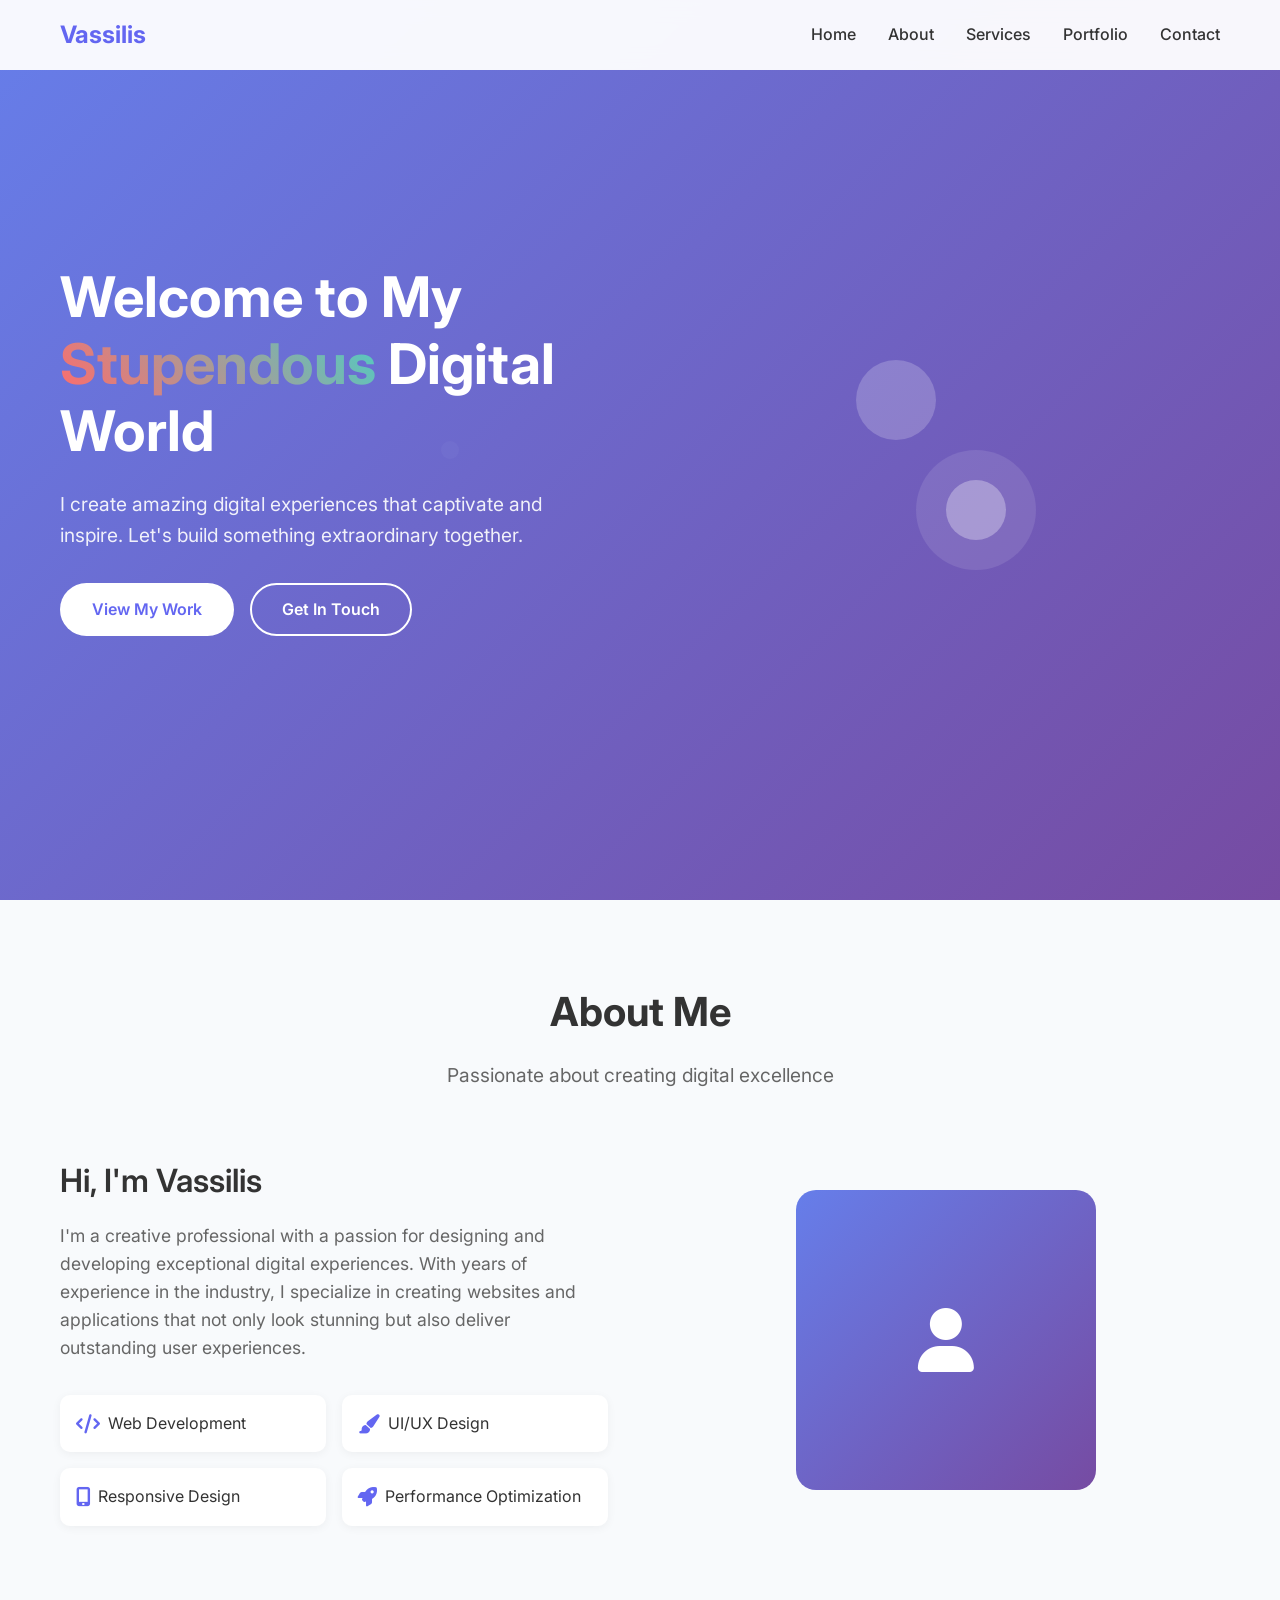
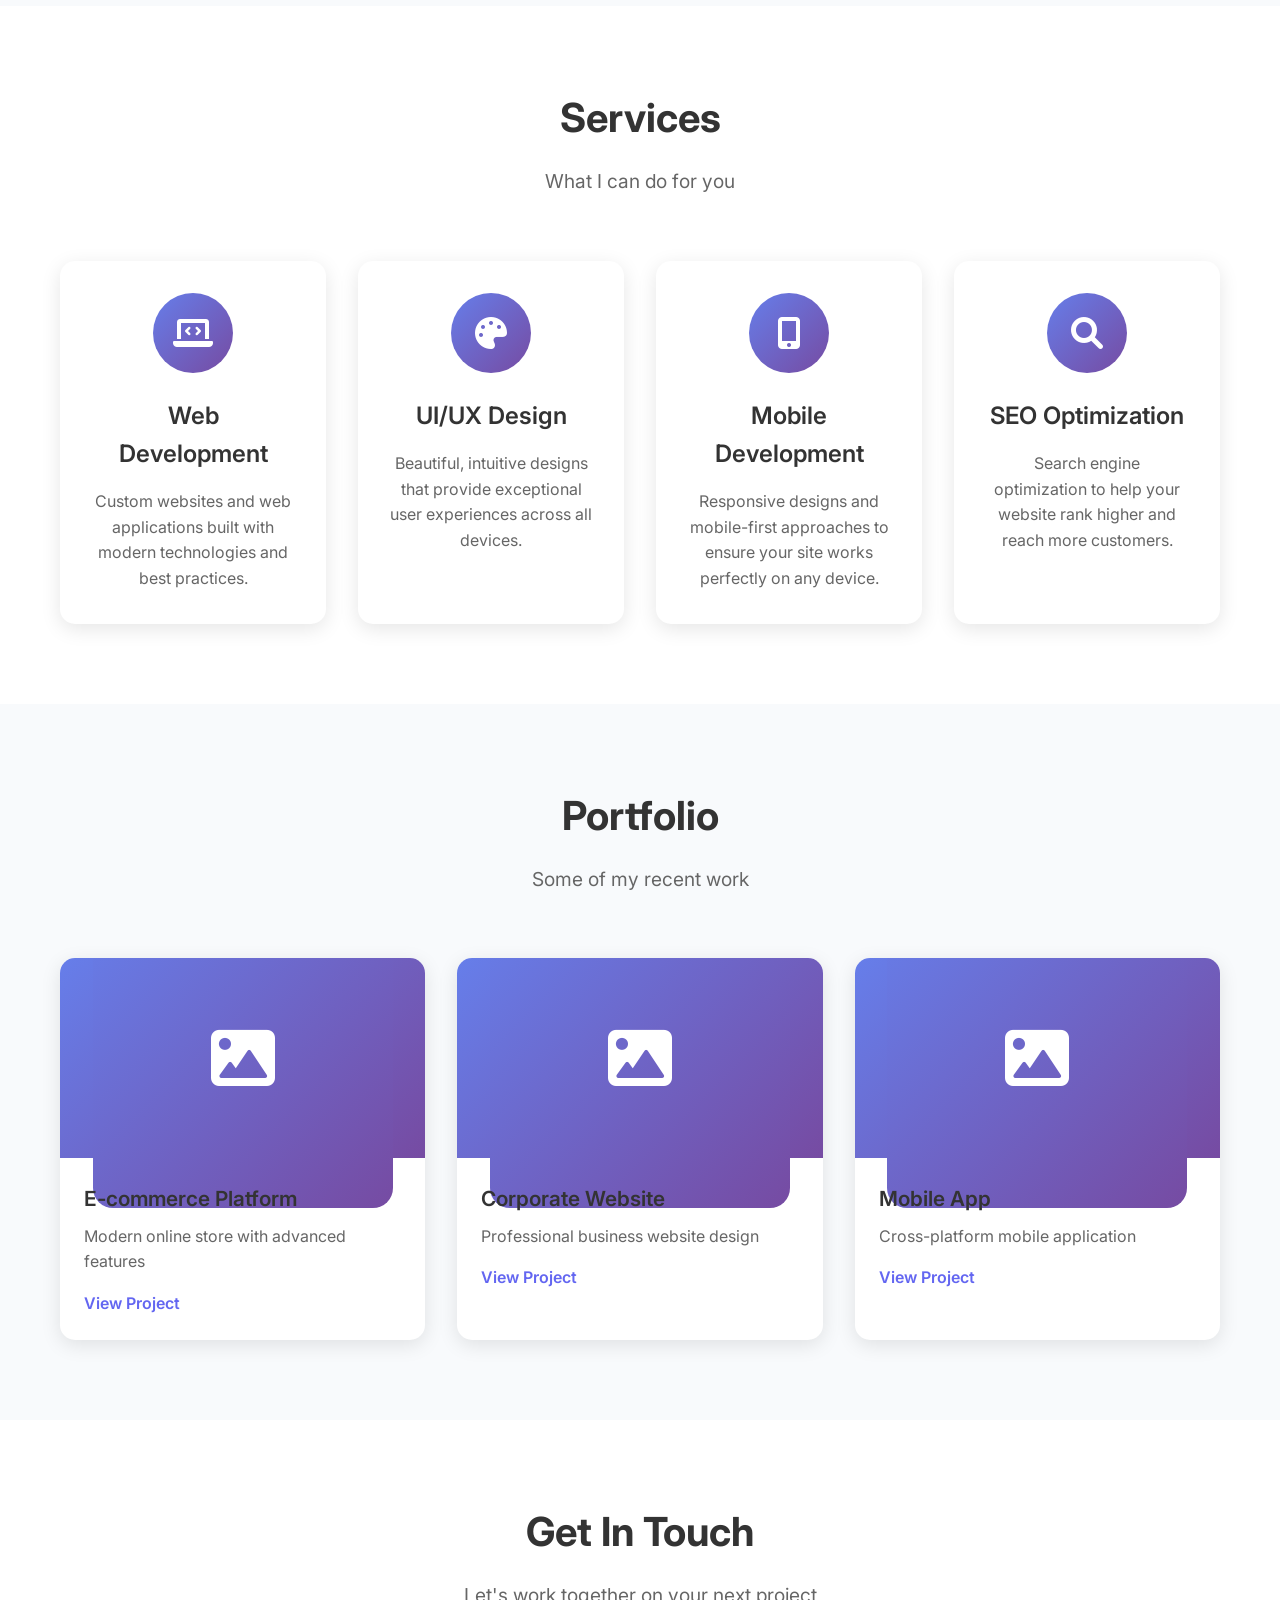
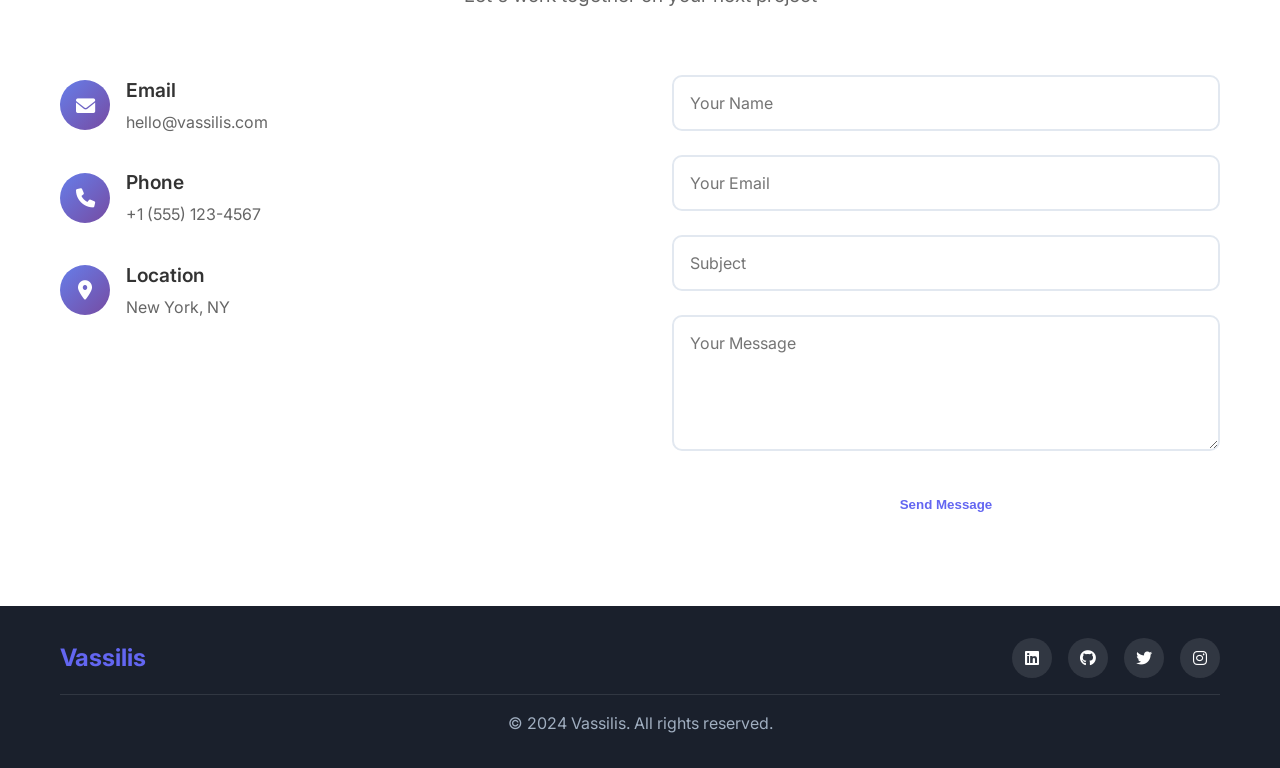
==== commit 7b389bdb: "feat: Add Vassilis's personal portfolio website Co-authored-by: papavasileiouvassilis1 <papavasileio" ====
--- a/index.html
+++ b/index.html
@@ -1,300 +1,265 @@
 <!DOCTYPE html>
-<html lang="en-US">
+<html lang="en">
 <head>
-    <meta charset="utf-8">
-    <title>Bark Studio®</title>
-    <meta content="Where Paws Meet Pixels - We're a creative agency run entirely by dogs. Sit. Stay. Convert." name="description">
-    <meta content="width=device-width, initial-scale=1" name="viewport">
+    <meta charset="UTF-8">
+    <meta name="viewport" content="width=device-width, initial-scale=1.0">
+    <title>Vassilis's Stupendous Site</title>
     <link rel="stylesheet" href="styles.css">
-    <link rel="preconnect" href="https://fonts.googleapis.com">
-    <link rel="preconnect" href="https://fonts.gstatic.com" crossorigin>
-    <link href="https://fonts.googleapis.com/css2?family=Instrument+Serif&display=swap" rel="stylesheet">
-    <link rel="icon" href="https://cdn.prod.website-files.com/68df09bc4c486f2c995bc263/68df09bc4c486f2c995bc2ba_Icon-Sm.jpg" type="image/x-icon">
+    <link href="https://fonts.googleapis.com/css2?family=Inter:wght@300;400;500;600;700&display=swap" rel="stylesheet">
+    <link rel="stylesheet" href="https://cdnjs.cloudflare.com/ajax/libs/font-awesome/6.0.0/css/all.min.css">
 </head>
 <body>
-    <!-- Wrapper -->
-    <div class="wrapper">
-        <!-- Menu -->
-        <div class="menu-parent">
-            <div class="menu-btn" id="menuBtn">
-                <img src="https://cdn.prod.website-files.com/68df09bc4c486f2c995bc263/68df09bc4c486f2c995bc2cf_Paw.png" loading="lazy" width="57" alt="Menu" class="paw-icon">
-            </div>
-            <div class="menu-drop-down" id="menuDropDown">
-                <a href="#our-tail" class="nav-link-parent">
-                    <div class="link-text">Our Tail</div>
-                </a>
-                <a href="#the-pack" class="nav-link-parent">
-                    <div class="link-text">The Pack</div>
-                </a>
-                <a href="#treats-and-tricks" class="nav-link-parent">
-                    <div class="link-text">Treats & Tricks</div>
-                </a>
-                <a href="#fetch-us" class="nav-link-parent">
-                    <div class="link-text">Fetch Us</div>
-                </a>
-            </div>
-        </div>
-
-        <!-- Hero Section -->
-        <div class="hero-parent">
-            <div class="hero-title-parent">
-                <div class="sub-title fade-in">Where Paws Meet Pixels</div>
-                <h1 class="intro-title hero fade-in-delay">Bark<br><span class="serif">Studio®</span></h1>
-                <img src="https://cdn.prod.website-files.com/68df09bc4c486f2c995bc263/68df09bc4c486f2c995bc2bc_Tag%20(1).svg" loading="lazy" alt="Tag" class="tag-intro">
-            </div>
-            <div class="intro-img-parent-home">
-                <div class="video-bg">
-                    <video class="lazy" playsinline autoplay muted loop style="width: 100%; height: 100%; object-fit: cover">
-                        <source src="https://cdn.jsdelivr.net/gh/JosephBerry1988/jb_studio@main/Hero-Video-Dogs.mp4" type="video/mp4">
-                    </video>
-                </div>
-            </div>
-        </div>
-
-        <!-- Sticky Section: Our Tail -->
-        <section id="our-tail" class="section-sticky">
-            <div class="sticky-parent">
-                <img src="https://cdn.prod.website-files.com/68df09bc4c486f2c995bc263/68df09bc4c486f2c995bc2cb_Gump-Cat.avif" loading="eager" alt="Grumpy Cat" class="grump-cat-one">
-                
-                <div class="whipe-section-top">
-                    <div class="bg-whipe"></div>
-                    <div class="bg-whipe"></div>
-                    <div class="bg-whipe"></div>
-                    <div class="bg-whipe"></div>
-                    <div class="bg-whipe"></div>
-                </div>
-
-                <!-- Bone Background Pattern -->
-                <div class="dog-parent">
-                    <div class="bone-parent">
-                        <div class="bone-child one">
-                            <img src="https://cdn.prod.website-files.com/68df09bc4c486f2c995bc263/68df09bc4c486f2c995bc2b3_bone.avif" loading="eager" width="209" alt="Bone" class="bone-img">
-                            <img src="https://cdn.prod.website-files.com/68df09bc4c486f2c995bc263/68df09bc4c486f2c995bc2b3_bone.avif" loading="lazy" width="209" alt="Bone" class="bone-img">
-                            <img src="https://cdn.prod.website-files.com/68df09bc4c486f2c995bc263/68df09bc4c486f2c995bc2b3_bone.avif" loading="lazy" width="209" alt="Bone" class="bone-img">
-                            <img src="https://cdn.prod.website-files.com/68df09bc4c486f2c995bc263/68df09bc4c486f2c995bc2b3_bone.avif" loading="lazy" width="209" alt="Bone" class="bone-img">
-                            <img src="https://cdn.prod.website-files.com/68df09bc4c486f2c995bc263/68df09bc4c486f2c995bc2b3_bone.avif" loading="lazy" width="209" alt="Bone" class="bone-img">
-                            <img src="https://cdn.prod.website-files.com/68df09bc4c486f2c995bc263/68df09bc4c486f2c995bc2b3_bone.avif" loading="lazy" width="209" alt="Bone" class="bone-img">
-                            <img src="https://cdn.prod.website-files.com/68df09bc4c486f2c995bc263/68df09bc4c486f2c995bc2b3_bone.avif" loading="lazy" width="209" alt="Bone" class="bone-img">
-                        </div>
-                        <div class="bone-child two">
-                            <img src="https://cdn.prod.website-files.com/68df09bc4c486f2c995bc263/68df09bc4c486f2c995bc2b3_bone.avif" loading="lazy" width="209" alt="Bone" class="bone-img">
-                            <img src="https://cdn.prod.website-files.com/68df09bc4c486f2c995bc263/68df09bc4c486f2c995bc2b3_bone.avif" loading="lazy" width="209" alt="Bone" class="bone-img">
-                            <img src="https://cdn.prod.website-files.com/68df09bc4c486f2c995bc263/68df09bc4c486f2c995bc2b3_bone.avif" loading="lazy" width="209" alt="Bone" class="bone-img">
-                            <img src="https://cdn.prod.website-files.com/68df09bc4c486f2c995bc263/68df09bc4c486f2c995bc2b3_bone.avif" loading="lazy" width="209" alt="Bone" class="bone-img">
-                            <img src="https://cdn.prod.website-files.com/68df09bc4c486f2c995bc263/68df09bc4c486f2c995bc2b3_bone.avif" loading="lazy" width="209" alt="Bone" class="bone-img">
-                            <img src="https://cdn.prod.website-files.com/68df09bc4c486f2c995bc263/68df09bc4c486f2c995bc2b3_bone.avif" loading="lazy" width="209" alt="Bone" class="bone-img">
-                            <img src="https://cdn.prod.website-files.com/68df09bc4c486f2c995bc263/68df09bc4c486f2c995bc2b3_bone.avif" loading="lazy" width="209" alt="Bone" class="bone-img">
-                        </div>
-                        <div class="bone-child three">
-                            <img src="https://cdn.prod.website-files.com/68df09bc4c486f2c995bc263/68df09bc4c486f2c995bc2b3_bone.avif" loading="lazy" width="209" alt="Bone" class="bone-img">
-                            <img src="https://cdn.prod.website-files.com/68df09bc4c486f2c995bc263/68df09bc4c486f2c995bc2b3_bone.avif" loading="lazy" width="209" alt="Bone" class="bone-img">
-                            <img src="https://cdn.prod.website-files.com/68df09bc4c486f2c995bc263/68df09bc4c486f2c995bc2b3_bone.avif" loading="lazy" width="209" alt="Bone" class="bone-img">
-                            <img src="https://cdn.prod.website-files.com/68df09bc4c486f2c995bc263/68df09bc4c486f2c995bc2b3_bone.avif" loading="lazy" width="209" alt="Bone" class="bone-img">
-                            <img src="https://cdn.prod.website-files.com/68df09bc4c486f2c995bc263/68df09bc4c486f2c995bc2b3_bone.avif" loading="lazy" width="209" alt="Bone" class="bone-img">
-                            <img src="https://cdn.prod.website-files.com/68df09bc4c486f2c995bc263/68df09bc4c486f2c995bc2b3_bone.avif" loading="lazy" width="209" alt="Bone" class="bone-img">
-                            <img src="https://cdn.prod.website-files.com/68df09bc4c486f2c995bc263/68df09bc4c486f2c995bc2b3_bone.avif" loading="lazy" width="209" alt="Bone" class="bone-img">
-                        </div>
-                    </div>
-                </div>
-
-                <div class="intro-text-one scroll-text">
-                    <h2 class="intro-title">We unleash<br><span class="serif">creativity,</span></h2>
-                </div>
-
-                <div class="intro-text-two scroll-text">
-                    <h2 class="intro-title">fetch<br><span class="serif">Big Ideas,</span></h2>
-                </div>
-            </div>
-        </section>
-
-        <!-- Purple Scroll Section -->
-        <section class="scroll-section">
-            <div class="whipe-section-top-s">
-                <div class="bg-whipe-purple"></div>
-                <div class="bg-whipe-purple"></div>
-                <div class="bg-whipe-purple"></div>
-                <div class="bg-whipe-purple"></div>
-                <div class="bg-whipe-purple"></div>
-            </div>
-
-            <div class="scroll-inner">
-                <div class="text-parent-top">
-                    <div class="text-wrap text-pink">
-                        <div class="intro-title text-effect">And</div>
-                        <div class="intro-title serif text-effect margin-left-one">wag</div>
-                        <div class="circle-pop">
-                            <img src="https://cdn.prod.website-files.com/68df09bc4c486f2c995bc263/68df09bc4c486f2c995bc2b6_Bone.avif" loading="lazy" alt="Bone Circle" class="img-cover">
-                        </div>
-                        <div class="intro-title text-effect">The</div>
-                    </div>
-                    <div class="text-wrap text-pink">
-                        <div class="intro-title text-effect margin-left-two">TAIL</div>
-                    </div>
-                    <div class="text-wrap text-pink">
-                        <div class="intro-title text-effect margin-left-three">Of Success</div>
-                    </div>
-                </div>
-
-                <div class="text-parent-btm">
-                    <div class="text-wrap text-pink right">
-                        <div class="text-wrap-bold">
-                            We don't just follow trends, we chase them down and bring them back.
-                        </div>
-                        <div class="circle-pop-two">
-                            <img src="https://cdn.prod.website-files.com/68df09bc4c486f2c995bc263/68df09bc4c486f2c995bc2c2_Ball.avif" loading="lazy" alt="Ball" class="img-cover">
-                        </div>
-                    </div>
-                </div>
-            </div>
-        </section>
-
-        <!-- The Pack Section -->
-        <section id="the-pack" class="section-sticky-yellow">
-            <div class="scroll-inner">
-                <div class="intro-text-three text-blue">
-                    <h2 class="intro-title medium">The <span class="serif">Pack</span></h2>
-                </div>
-
-                <!-- Profile Cards -->
-                <div class="profile-card one" style="left: 10%; top: 120vh;">
-                    <div class="profile-img">
-                        <img src="https://cdn.prod.website-files.com/68df09bc4c486f2c995bc263/68df09bc4c486f2c995bc2c6_Rex.avif" loading="lazy" alt="Rex" class="img-cover">
-                    </div>
-                    <div class="name-tag">
-                        <div class="tag top">Rex "The Visionary"</div>
-                        <div class="tag btm"><strong>CEO of Bark & Vision</strong></div>
-                    </div>
-                </div>
-
-                <div class="profile-card two" style="right: 10%; top: 150vh;">
-                    <div class="profile-img">
-                        <img src="https://cdn.prod.website-files.com/68df09bc4c486f2c995bc263/68df09bc4c486f2c995bc2c8_Luna.avif" loading="lazy" alt="Luna" class="img-cover">
-                    </div>
-                    <div class="name-tag">
-                        <div class="tag top">Luna "The Strategist"</div>
-                        <div class="tag btm"><strong>Head of Marketing</strong></div>
-                    </div>
-                </div>
-
-                <div class="profile-card three" style="left: 50%; transform: translateX(-50%); top: 180vh;">
-                    <div class="profile-img">
-                        <img src="https://cdn.prod.website-files.com/68df09bc4c486f2c995bc263/68df09bc4c486f2c995bc2c5_Penny.avif" loading="lazy" alt="Penny" class="img-cover">
-                    </div>
-                    <div class="name-tag">
-                        <div class="tag top">Penny "The Perfectionist"</div>
-                        <div class="tag btm"><strong>CBDO of Brand & Design</strong></div>
-                    </div>
-                </div>
-
-                <div class="whipe-section-btm">
-                    <div class="whipe-bar-pink"></div>
-                    <div class="whipe-bar-pink"></div>
-                    <div class="whipe-bar-pink"></div>
-                    <div class="whipe-bar-pink"></div>
-                    <div class="whipe-bar-pink"></div>
-                </div>
-            </div>
-        </section>
-
-        <!-- Services Section -->
-        <section id="treats-and-tricks" class="scroll-section-half">
-            <h2 class="intro-title medium">Treats & <span>Tricks</span></h2>
-
-            <div class="services-list-parent">
-                <div class="services-list-child-left">
-                    <img src="https://cdn.prod.website-files.com/68df09bc4c486f2c995bc263/68df09bc4c486f2c995bc2bd_Paw%20(2).avif" loading="lazy" alt="Paw" class="paw-left">
-                    <h3 class="text-left">Web Design</h3>
-                    <div class="border-line-top"></div>
-                    <h3 class="serif z-index">01</h3>
-                </div>
-
-                <div class="services-list-child-right">
-                    <h3 class="text-left">Branding</h3>
-                    <div class="border-line-top"></div>
-                    <h3 class="text-right serif">02</h3>
-                    <img src="https://cdn.prod.website-files.com/68df09bc4c486f2c995bc263/68df09bc4c486f2c995bc2c4_Paw%20(3).png" loading="lazy" alt="Paw" class="paw-right">
-                </div>
-
-                <div class="services-list-child-left">
-                    <h3 class="text-left">Marketing</h3>
-                    <div class="border-line-top"></div>
-                    <h3 class="serif">03</h3>
-                    <img src="https://cdn.prod.website-files.com/68df09bc4c486f2c995bc263/68df09bc4c486f2c995bc2bd_Paw%20(2).avif" loading="lazy" alt="Paw" class="paw-left">
-                </div>
-
-                <div class="services-list-child-right">
-                    <h3 class="text-left">Development</h3>
-                    <div class="border-line-top"></div>
-                    <h3 class="text-right serif">04</h3>
-                    <img src="https://cdn.prod.website-files.com/68df09bc4c486f2c995bc263/68df09bc4c486f2c995bc2c4_Paw%20(3).png" loading="lazy" alt="Paw" class="paw-right">
-                </div>
-            </div>
-        </section>
-
-        <!-- Image Gallery Section -->
-        <section class="section-sticky-image">
-            <div class="img-parent sticky">
-                <div id="fetch-us" class="scroll-marker"></div>
-                
-                <div class="whipe-section-top-z">
-                    <div class="bg-whipe-pink"></div>
-                    <div class="bg-whipe-pink"></div>
-                    <div class="bg-whipe-pink"></div>
-                    <div class="bg-whipe-pink"></div>
-                    <div class="bg-whipe-pink"></div>
-                </div>
-
-                <div class="scroll-img-parent">
-                    <div class="img-scroll">
-                        <img src="https://cdn.prod.website-files.com/68df09bc4c486f2c995bc263/68df09bc4c486f2c995bc2cd_Image-001.avif" loading="lazy" alt="Gallery Image" class="img-cover">
-                    </div>
-                </div>
-
-                <div class="intro-img-parent">
-                    <img src="https://cdn.prod.website-files.com/68df09bc4c486f2c995bc263/68df09bc4c486f2c995bc2ea_Image-001.avif" loading="lazy" alt="Gallery Image" class="img-cover size">
-                </div>
-
-                <div class="intro-img-parent">
-                    <img src="https://cdn.prod.website-files.com/68df09bc4c486f2c995bc263/68df09bc4c486f2c995bc2da_Image-005.avif" loading="lazy" alt="Gallery Image" class="img-cover size">
-                </div>
-
-                <div class="intro-img-parent">
-                    <img src="https://cdn.prod.website-files.com/68df09bc4c486f2c995bc263/68df09bc4c486f2c995bc2d7_Image-002.avif" loading="lazy" alt="Gallery Image" class="img-cover size">
-                </div>
-
-                <!-- Contact Form -->
-                <div class="intro-img-parent">
-                    <div class="cta-parent">
-                        <h2 class="intro-title small">Send a<br>Scent</h2>
-                        
-                        <div class="form-block">
-                            <form id="email-form" name="email-form" method="post">
-                                <input class="text-field" maxlength="256" name="name" placeholder="NAME*" type="text" id="name" required>
-                                <input class="text-field" maxlength="256" name="email" placeholder="EMAIL*" type="email" id="email" required>
-                                <input type="submit" class="submit" value="Fetch Us">
-                            </form>
-                            <div class="success-message" style="display: none;">
-                                <div>Thank you! Your bone<br>has been received!</div>
-                            </div>
-                            <div class="error-message" style="display: none;">
-                                <div>You barked up the wrong tree</div>
-                            </div>
-                        </div>
-
-                        <div class="bar-footer">
-                            <div class="sub-title">Bark Studio®</div>
-                            <div class="sub-title">
-                                <a href="https://www.josephberry.co.uk/" target="_blank" class="text-yellow">By Joseph Berry</a>
-                            </div>
-                        </div>
-                    </div>
-
-                    <img src="https://cdn.prod.website-files.com/68df09bc4c486f2c995bc263/68df09bc4c486f2c995bc2d9_Image-003.avif" loading="lazy" alt="Background" class="img-cover size">
-                </div>
-            </div>
-        </section>
-    </div>
+    <!-- Navigation -->
+    <nav class="navbar">
+        <div class="nav-container">
+            <div class="nav-logo">
+                <a href="#home">Vassilis</a>
+            </div>
+            <div class="nav-menu" id="nav-menu">
+                <a href="#home" class="nav-link">Home</a>
+                <a href="#about" class="nav-link">About</a>
+                <a href="#services" class="nav-link">Services</a>
+                <a href="#portfolio" class="nav-link">Portfolio</a>
+                <a href="#contact" class="nav-link">Contact</a>
+            </div>
+            <div class="nav-toggle" id="nav-toggle">
+                <span class="bar"></span>
+                <span class="bar"></span>
+                <span class="bar"></span>
+            </div>
+        </div>
+    </nav>
+
+    <!-- Hero Section -->
+    <section id="home" class="hero">
+        <div class="hero-container">
+            <div class="hero-content">
+                <h1 class="hero-title">
+                    Welcome to My
+                    <span class="highlight">Stupendous</span>
+                    Digital World
+                </h1>
+                <p class="hero-description">
+                    I create amazing digital experiences that captivate and inspire. 
+                    Let's build something extraordinary together.
+                </p>
+                <div class="hero-buttons">
+                    <a href="#portfolio" class="btn btn-primary">View My Work</a>
+                    <a href="#contact" class="btn btn-secondary">Get In Touch</a>
+                </div>
+            </div>
+            <div class="hero-image">
+                <div class="hero-graphic">
+                    <div class="floating-element element-1"></div>
+                    <div class="floating-element element-2"></div>
+                    <div class="floating-element element-3"></div>
+                </div>
+            </div>
+        </div>
+    </section>
+
+    <!-- About Section -->
+    <section id="about" class="about">
+        <div class="container">
+            <div class="section-header">
+                <h2 class="section-title">About Me</h2>
+                <p class="section-subtitle">Passionate about creating digital excellence</p>
+            </div>
+            <div class="about-content">
+                <div class="about-text">
+                    <h3>Hi, I'm Vassilis</h3>
+                    <p>
+                        I'm a creative professional with a passion for designing and developing 
+                        exceptional digital experiences. With years of experience in the industry, 
+                        I specialize in creating websites and applications that not only look 
+                        stunning but also deliver outstanding user experiences.
+                    </p>
+                    <div class="skills">
+                        <div class="skill-item">
+                            <i class="fas fa-code"></i>
+                            <span>Web Development</span>
+                        </div>
+                        <div class="skill-item">
+                            <i class="fas fa-paint-brush"></i>
+                            <span>UI/UX Design</span>
+                        </div>
+                        <div class="skill-item">
+                            <i class="fas fa-mobile-alt"></i>
+                            <span>Responsive Design</span>
+                        </div>
+                        <div class="skill-item">
+                            <i class="fas fa-rocket"></i>
+                            <span>Performance Optimization</span>
+                        </div>
+                    </div>
+                </div>
+                <div class="about-image">
+                    <div class="image-placeholder">
+                        <i class="fas fa-user"></i>
+                    </div>
+                </div>
+            </div>
+        </div>
+    </section>
+
+    <!-- Services Section -->
+    <section id="services" class="services">
+        <div class="container">
+            <div class="section-header">
+                <h2 class="section-title">Services</h2>
+                <p class="section-subtitle">What I can do for you</p>
+            </div>
+            <div class="services-grid">
+                <div class="service-card">
+                    <div class="service-icon">
+                        <i class="fas fa-laptop-code"></i>
+                    </div>
+                    <h3>Web Development</h3>
+                    <p>Custom websites and web applications built with modern technologies and best practices.</p>
+                </div>
+                <div class="service-card">
+                    <div class="service-icon">
+                        <i class="fas fa-palette"></i>
+                    </div>
+                    <h3>UI/UX Design</h3>
+                    <p>Beautiful, intuitive designs that provide exceptional user experiences across all devices.</p>
+                </div>
+                <div class="service-card">
+                    <div class="service-icon">
+                        <i class="fas fa-mobile-alt"></i>
+                    </div>
+                    <h3>Mobile Development</h3>
+                    <p>Responsive designs and mobile-first approaches to ensure your site works perfectly on any device.</p>
+                </div>
+                <div class="service-card">
+                    <div class="service-icon">
+                        <i class="fas fa-search"></i>
+                    </div>
+                    <h3>SEO Optimization</h3>
+                    <p>Search engine optimization to help your website rank higher and reach more customers.</p>
+                </div>
+            </div>
+        </div>
+    </section>
+
+    <!-- Portfolio Section -->
+    <section id="portfolio" class="portfolio">
+        <div class="container">
+            <div class="section-header">
+                <h2 class="section-title">Portfolio</h2>
+                <p class="section-subtitle">Some of my recent work</p>
+            </div>
+            <div class="portfolio-grid">
+                <div class="portfolio-item">
+                    <div class="portfolio-image">
+                        <div class="image-placeholder">
+                            <i class="fas fa-image"></i>
+                        </div>
+                    </div>
+                    <div class="portfolio-content">
+                        <h3>E-commerce Platform</h3>
+                        <p>Modern online store with advanced features</p>
+                        <a href="#" class="portfolio-link">View Project</a>
+                    </div>
+                </div>
+                <div class="portfolio-item">
+                    <div class="portfolio-image">
+                        <div class="image-placeholder">
+                            <i class="fas fa-image"></i>
+                        </div>
+                    </div>
+                    <div class="portfolio-content">
+                        <h3>Corporate Website</h3>
+                        <p>Professional business website design</p>
+                        <a href="#" class="portfolio-link">View Project</a>
+                    </div>
+                </div>
+                <div class="portfolio-item">
+                    <div class="portfolio-image">
+                        <div class="image-placeholder">
+                            <i class="fas fa-image"></i>
+                        </div>
+                    </div>
+                    <div class="portfolio-content">
+                        <h3>Mobile App</h3>
+                        <p>Cross-platform mobile application</p>
+                        <a href="#" class="portfolio-link">View Project</a>
+                    </div>
+                </div>
+            </div>
+        </div>
+    </section>
+
+    <!-- Contact Section -->
+    <section id="contact" class="contact">
+        <div class="container">
+            <div class="section-header">
+                <h2 class="section-title">Get In Touch</h2>
+                <p class="section-subtitle">Let's work together on your next project</p>
+            </div>
+            <div class="contact-content">
+                <div class="contact-info">
+                    <div class="contact-item">
+                        <i class="fas fa-envelope"></i>
+                        <div>
+                            <h4>Email</h4>
+                            <p>hello@vassilis.com</p>
+                        </div>
+                    </div>
+                    <div class="contact-item">
+                        <i class="fas fa-phone"></i>
+                        <div>
+                            <h4>Phone</h4>
+                            <p>+1 (555) 123-4567</p>
+                        </div>
+                    </div>
+                    <div class="contact-item">
+                        <i class="fas fa-map-marker-alt"></i>
+                        <div>
+                            <h4>Location</h4>
+                            <p>New York, NY</p>
+                        </div>
+                    </div>
+                </div>
+                <form class="contact-form">
+                    <div class="form-group">
+                        <input type="text" id="name" name="name" placeholder="Your Name" required>
+                    </div>
+                    <div class="form-group">
+                        <input type="email" id="email" name="email" placeholder="Your Email" required>
+                    </div>
+                    <div class="form-group">
+                        <input type="text" id="subject" name="subject" placeholder="Subject" required>
+                    </div>
+                    <div class="form-group">
+                        <textarea id="message" name="message" placeholder="Your Message" rows="5" required></textarea>
+                    </div>
+                    <button type="submit" class="btn btn-primary">Send Message</button>
+                </form>
+            </div>
+        </div>
+    </section>
+
+    <!-- Footer -->
+    <footer class="footer">
+        <div class="container">
+            <div class="footer-content">
+                <div class="footer-logo">
+                    <a href="#home">Vassilis</a>
+                </div>
+                <div class="footer-social">
+                    <a href="#" class="social-link"><i class="fab fa-linkedin"></i></a>
+                    <a href="#" class="social-link"><i class="fab fa-github"></i></a>
+                    <a href="#" class="social-link"><i class="fab fa-twitter"></i></a>
+                    <a href="#" class="social-link"><i class="fab fa-instagram"></i></a>
+                </div>
+            </div>
+            <div class="footer-bottom">
+                <p>&copy; 2024 Vassilis. All rights reserved.</p>
+            </div>
+        </div>
+    </footer>
 
     <script src="script.js"></script>
 </body>
-</html>
+</html>
--- a/styles.css
+++ b/styles.css
@@ -1,1089 +1,693 @@
 /* Reset and Base Styles */
 * {
-    box-sizing: border-box;
     margin: 0;
     padding: 0;
+    box-sizing: border-box;
 }
 
 html {
-    font-size: 1.125rem;
-    height: auto;
     scroll-behavior: smooth;
 }
 
-@media screen and (max-width: 1920px) {
-    html {
-        font-size: calc(0.625rem + 0.41666666666666674vw);
-    }
-}
-
-@media screen and (max-width: 1440px) {
-    html {
-        font-size: calc(0.8126951092611863rem + 0.20811654526534862vw);
-    }
-}
-
-@media screen and (max-width: 479px) {
-    html {
-        font-size: calc(0.7494769874476988rem + 0.8368200836820083vw);
-    }
-}
-
 body {
-    color: #f4fd86;
-    background-color: #cfa7bf;
-    font-family: Arial, Helvetica Neue, Helvetica, sans-serif;
-    font-size: 1rem;
+    font-family: 'Inter', sans-serif;
+    line-height: 1.6;
+    color: #333;
+    overflow-x: hidden;
+}
+
+.container {
+    max-width: 1200px;
+    margin: 0 auto;
+    padding: 0 20px;
+}
+
+/* Navigation */
+.navbar {
+    position: fixed;
+    top: 0;
+    width: 100%;
+    background: rgba(255, 255, 255, 0.95);
+    backdrop-filter: blur(10px);
+    z-index: 1000;
+    transition: all 0.3s ease;
+}
+
+.nav-container {
+    max-width: 1200px;
+    margin: 0 auto;
+    padding: 0 20px;
+    display: flex;
+    justify-content: space-between;
+    align-items: center;
+    height: 70px;
+}
+
+.nav-logo a {
+    font-size: 1.5rem;
     font-weight: 700;
-    line-height: 1;
-    -webkit-font-smoothing: antialiased;
-    -moz-osx-font-smoothing: grayscale;
-    margin: 0;
+    color: #6366f1;
+    text-decoration: none;
+}
+
+.nav-menu {
+    display: flex;
+    gap: 2rem;
+}
+
+.nav-link {
+    color: #333;
+    text-decoration: none;
+    font-weight: 500;
+    transition: color 0.3s ease;
+    position: relative;
+}
+
+.nav-link:hover {
+    color: #6366f1;
+}
+
+.nav-link::after {
+    content: '';
+    position: absolute;
+    bottom: -5px;
+    left: 0;
+    width: 0;
+    height: 2px;
+    background: #6366f1;
+    transition: width 0.3s ease;
+}
+
+.nav-link:hover::after {
+    width: 100%;
+}
+
+.nav-toggle {
+    display: none;
+    flex-direction: column;
+    cursor: pointer;
+}
+
+.bar {
+    width: 25px;
+    height: 3px;
+    background: #333;
+    margin: 3px 0;
+    transition: 0.3s;
+}
+
+/* Hero Section */
+.hero {
     min-height: 100vh;
-    overflow-x: hidden;
-}
-
-/* Typography */
-h1 {
-    text-align: center;
-    margin-top: 0;
-    margin-bottom: 0;
-    font-size: 11rem;
-    font-weight: 700;
-    line-height: 0.7;
-}
-
-h2 {
-    margin-top: 0;
-    margin-bottom: 0;
-    font-size: 6rem;
-    font-weight: 700;
-    line-height: 0.8;
-}
-
-h3 {
-    letter-spacing: 1px;
-    text-transform: uppercase;
-    margin-top: 0;
-    margin-bottom: 0;
-    font-family: 'Knockout', Impact, sans-serif;
-    font-size: 4rem;
-    font-weight: 700;
-    line-height: 0.9;
-}
-
-@font-face {
-    font-family: 'Knockout';
-    src: url('https://cdn.prod.website-files.com/68df09bc4c486f2c995bc263/68df09bc4c486f2c995bc2b9_Knockout%20HTF70-FullWelterwt%20Regular.woff2') format('woff2');
-    font-weight: 400;
-    font-style: normal;
-    font-display: swap;
-}
-
-/* Wrapper */
-.wrapper {
-    width: 100%;
-    height: auto;
+    display: flex;
+    align-items: center;
+    background: linear-gradient(135deg, #667eea 0%, #764ba2 100%);
+    color: white;
     position: relative;
-    overflow: clip;
-}
-
-/* Menu */
-.menu-parent {
-    z-index: 9999;
-    justify-content: center;
-    align-items: flex-start;
-    width: 20rem;
-    margin-left: auto;
-    margin-right: auto;
-    display: flex;
-    position: fixed;
-    top: 2rem;
-    left: 0;
-    right: 0;
-}
-
-.menu-btn {
-    z-index: 2;
-    cursor: pointer;
-    background-color: #fff;
-    border-radius: 110px;
-    justify-content: center;
-    align-items: center;
-    width: 4rem;
-    height: 4rem;
-    display: flex;
-    position: relative;
-    transition: transform 0.3s ease;
-}
-
-.menu-btn:hover {
-    transform: scale(1.1);
-}
-
-.paw-icon {
-    width: 1.7rem;
-}
-
-.menu-drop-down {
-    background-color: #340712;
-    border-radius: 30px;
-    flex-flow: column;
-    justify-content: center;
-    align-items: center;
-    width: 100%;
-    height: 0;
-    margin-top: 2rem;
-    padding: 0 1.5rem;
-    display: flex;
-    position: absolute;
-    opacity: 0;
     overflow: hidden;
-    transition: height 0.4s ease, opacity 0.4s ease, padding 0.4s ease;
-}
-
-.menu-drop-down.active {
-    height: 22rem;
-    opacity: 1;
-    padding: 1.5rem;
-}
-
-.nav-link-parent {
-    text-decoration: none;
-    width: 100%;
-    text-align: center;
-    padding: 0.8rem 0;
-}
-
-.link-text {
-    color: #f4fd86;
-    text-align: center;
-    letter-spacing: 1px;
-    text-transform: uppercase;
-    font-family: 'Knockout', Impact, sans-serif;
-    font-size: 2.2rem;
-    line-height: 0.9;
-    transition: color 0.3s ease;
-}
-
-.nav-link-parent:hover .link-text {
-    color: #ffb4c9;
-}
-
-/* Hero Section */
-.hero-parent {
-    justify-content: center;
-    align-items: center;
-    width: 100%;
-    height: 100svh;
-    display: flex;
-    position: sticky;
-    top: 0;
-    overflow: hidden;
-}
-
-.hero-title-parent {
-    z-index: 2;
-    grid-column-gap: 1.4rem;
-    grid-row-gap: 1.4rem;
-    flex-flow: column;
-    justify-content: center;
-    align-items: center;
-    display: flex;
-    position: absolute;
-    bottom: 2rem;
-}
-
-.sub-title {
-    letter-spacing: -1px;
-    text-transform: uppercase;
-    font-size: 1.1rem;
-}
-
-.intro-title {
-    letter-spacing: 2px;
-    text-transform: uppercase;
-    font-family: 'Knockout', Impact, sans-serif;
-    font-size: 13vw;
-    line-height: 0.8;
-}
-
-.intro-title.hero {
-    font-size: 24vw;
-}
-
-.intro-title.large {
-    font-size: 19vw;
-}
-
-.intro-title.medium {
-    text-align: center;
-    font-size: 26vw;
-}
-
-.intro-title.small {
-    font-size: 7vw;
-}
-
-.serif {
-    font-family: 'Instrument Serif', sans-serif;
-    font-weight: 400;
-}
-
-.serif.z-index {
-    z-index: 9;
-    position: relative;
-}
-
-.tag-intro {
-    width: 10rem;
-    margin-top: 1rem;
-    position: absolute;
-    animation: spin 20s linear infinite;
-}
-
-@keyframes spin {
-    from {
-        transform: rotate(0deg);
-    }
-    to {
-        transform: rotate(360deg);
-    }
-}
-
-.intro-img-parent-home {
-    justify-content: center;
-    align-items: center;
-    width: 20%;
-    height: 60%;
-    display: flex;
-    position: absolute;
-    overflow: hidden;
-    border-radius: 50%;
-}
-
-.video-bg {
-    width: 100%;
-    min-width: 100vw;
-    height: 100%;
-    min-height: 100vh;
-    display: block;
-    position: absolute;
-}
-
-/* Fade In Animations */
-.fade-in {
-    opacity: 0;
-    animation: fadeIn 1s ease forwards;
-}
-
-.fade-in-delay {
-    opacity: 0;
-    animation: fadeIn 1s ease 0.3s forwards;
-}
-
-@keyframes fadeIn {
-    to {
-        opacity: 1;
-    }
-}
-
-/* Sticky Section */
-.section-sticky {
-    z-index: 1;
-    background-color: #c3d3f9;
-    justify-content: center;
-    align-items: flex-start;
-    width: 100%;
-    height: 400vh;
-    position: relative;
-    overflow: clip;
-}
-
-.sticky-parent {
-    justify-content: center;
-    align-items: center;
-    width: 100%;
-    height: 100vh;
-    display: flex;
-    position: sticky;
-    top: 0;
-    overflow: hidden;
-}
-
-.whipe-section-top {
-    width: 100%;
-    height: 100%;
-    display: flex;
+}
+
+.hero::before {
+    content: '';
     position: absolute;
     top: 0;
     left: 0;
-}
-
-.bg-whipe {
-    background-color: #330812;
-    width: 20%;
-    height: 100%;
+    right: 0;
+    bottom: 0;
+    background: url('data:image/svg+xml,<svg xmlns="http://www.w3.org/2000/svg" viewBox="0 0 100 100"><defs><pattern id="grain" width="100" height="100" patternUnits="userSpaceOnUse"><circle cx="50" cy="50" r="1" fill="white" opacity="0.1"/></pattern></defs><rect width="100" height="100" fill="url(%23grain)"/></svg>');
+    opacity: 0.3;
+}
+
+.hero-container {
+    max-width: 1200px;
+    margin: 0 auto;
+    padding: 0 20px;
+    display: grid;
+    grid-template-columns: 1fr 1fr;
+    gap: 4rem;
+    align-items: center;
     position: relative;
-}
-
-/* Bone Pattern */
-.dog-parent {
-    opacity: 0.4;
-    flex-flow: column;
+    z-index: 1;
+}
+
+.hero-title {
+    font-size: 3.5rem;
+    font-weight: 700;
+    line-height: 1.2;
+    margin-bottom: 1.5rem;
+}
+
+.highlight {
+    background: linear-gradient(45deg, #ff6b6b, #4ecdc4);
+    -webkit-background-clip: text;
+    -webkit-text-fill-color: transparent;
+    background-clip: text;
+}
+
+.hero-description {
+    font-size: 1.2rem;
+    margin-bottom: 2rem;
+    opacity: 0.9;
+}
+
+.hero-buttons {
+    display: flex;
+    gap: 1rem;
+}
+
+.btn {
+    padding: 12px 30px;
+    border-radius: 50px;
+    text-decoration: none;
+    font-weight: 600;
+    transition: all 0.3s ease;
+    display: inline-block;
+    border: 2px solid transparent;
+}
+
+.btn-primary {
+    background: white;
+    color: #6366f1;
+}
+
+.btn-primary:hover {
+    background: #f8fafc;
+    transform: translateY(-2px);
+    box-shadow: 0 10px 25px rgba(0, 0, 0, 0.1);
+}
+
+.btn-secondary {
+    background: transparent;
+    color: white;
+    border-color: white;
+}
+
+.btn-secondary:hover {
+    background: white;
+    color: #6366f1;
+    transform: translateY(-2px);
+}
+
+.hero-image {
+    display: flex;
     justify-content: center;
     align-items: center;
+}
+
+.hero-graphic {
+    position: relative;
+    width: 300px;
+    height: 300px;
+}
+
+.floating-element {
+    position: absolute;
+    border-radius: 50%;
+    animation: float 6s ease-in-out infinite;
+}
+
+.element-1 {
+    width: 80px;
+    height: 80px;
+    background: rgba(255, 255, 255, 0.2);
+    top: 20%;
+    left: 20%;
+    animation-delay: 0s;
+}
+
+.element-2 {
+    width: 120px;
+    height: 120px;
+    background: rgba(255, 255, 255, 0.1);
+    top: 50%;
+    right: 20%;
+    animation-delay: 2s;
+}
+
+.element-3 {
+    width: 60px;
+    height: 60px;
+    background: rgba(255, 255, 255, 0.3);
+    bottom: 20%;
+    left: 50%;
+    animation-delay: 4s;
+}
+
+@keyframes float {
+    0%, 100% { transform: translateY(0px); }
+    50% { transform: translateY(-20px); }
+}
+
+/* Section Styles */
+section {
+    padding: 80px 0;
+}
+
+.section-header {
+    text-align: center;
+    margin-bottom: 4rem;
+}
+
+.section-title {
+    font-size: 2.5rem;
+    font-weight: 700;
+    color: #333;
+    margin-bottom: 1rem;
+}
+
+.section-subtitle {
+    font-size: 1.2rem;
+    color: #666;
+}
+
+/* About Section */
+.about {
+    background: #f8fafc;
+}
+
+.about-content {
+    display: grid;
+    grid-template-columns: 1fr 1fr;
+    gap: 4rem;
+    align-items: center;
+}
+
+.about-text h3 {
+    font-size: 2rem;
+    font-weight: 600;
+    color: #333;
+    margin-bottom: 1rem;
+}
+
+.about-text p {
+    font-size: 1.1rem;
+    color: #666;
+    margin-bottom: 2rem;
+}
+
+.skills {
+    display: grid;
+    grid-template-columns: 1fr 1fr;
+    gap: 1rem;
+}
+
+.skill-item {
+    display: flex;
+    align-items: center;
+    gap: 0.5rem;
+    padding: 1rem;
+    background: white;
+    border-radius: 10px;
+    box-shadow: 0 2px 10px rgba(0, 0, 0, 0.05);
+}
+
+.skill-item i {
+    color: #6366f1;
+    font-size: 1.2rem;
+}
+
+.about-image {
+    display: flex;
+    justify-content: center;
+}
+
+.image-placeholder {
+    width: 300px;
+    height: 300px;
+    background: linear-gradient(135deg, #667eea 0%, #764ba2 100%);
+    border-radius: 20px;
+    display: flex;
+    align-items: center;
+    justify-content: center;
+    color: white;
+    font-size: 4rem;
+}
+
+/* Services Section */
+.services-grid {
+    display: grid;
+    grid-template-columns: repeat(auto-fit, minmax(250px, 1fr));
+    gap: 2rem;
+}
+
+.service-card {
+    background: white;
+    padding: 2rem;
+    border-radius: 15px;
+    text-align: center;
+    box-shadow: 0 5px 20px rgba(0, 0, 0, 0.1);
+    transition: transform 0.3s ease;
+}
+
+.service-card:hover {
+    transform: translateY(-10px);
+}
+
+.service-icon {
+    width: 80px;
+    height: 80px;
+    background: linear-gradient(135deg, #667eea 0%, #764ba2 100%);
+    border-radius: 50%;
+    display: flex;
+    align-items: center;
+    justify-content: center;
+    margin: 0 auto 1.5rem;
+    color: white;
+    font-size: 2rem;
+}
+
+.service-card h3 {
+    font-size: 1.5rem;
+    font-weight: 600;
+    margin-bottom: 1rem;
+    color: #333;
+}
+
+.service-card p {
+    color: #666;
+    line-height: 1.6;
+}
+
+/* Portfolio Section */
+.portfolio {
+    background: #f8fafc;
+}
+
+.portfolio-grid {
+    display: grid;
+    grid-template-columns: repeat(auto-fit, minmax(300px, 1fr));
+    gap: 2rem;
+}
+
+.portfolio-item {
+    background: white;
+    border-radius: 15px;
+    overflow: hidden;
+    box-shadow: 0 5px 20px rgba(0, 0, 0, 0.1);
+    transition: transform 0.3s ease;
+}
+
+.portfolio-item:hover {
+    transform: translateY(-5px);
+}
+
+.portfolio-image {
+    height: 200px;
+    background: linear-gradient(135deg, #667eea 0%, #764ba2 100%);
+    display: flex;
+    align-items: center;
+    justify-content: center;
+    color: white;
+    font-size: 3rem;
+}
+
+.portfolio-content {
+    padding: 1.5rem;
+}
+
+.portfolio-content h3 {
+    font-size: 1.3rem;
+    font-weight: 600;
+    margin-bottom: 0.5rem;
+    color: #333;
+}
+
+.portfolio-content p {
+    color: #666;
+    margin-bottom: 1rem;
+}
+
+.portfolio-link {
+    color: #6366f1;
+    text-decoration: none;
+    font-weight: 600;
+    transition: color 0.3s ease;
+}
+
+.portfolio-link:hover {
+    color: #4f46e5;
+}
+
+/* Contact Section */
+.contact-content {
+    display: grid;
+    grid-template-columns: 1fr 1fr;
+    gap: 4rem;
+}
+
+.contact-info {
+    display: flex;
+    flex-direction: column;
+    gap: 2rem;
+}
+
+.contact-item {
+    display: flex;
+    align-items: center;
+    gap: 1rem;
+}
+
+.contact-item i {
+    width: 50px;
+    height: 50px;
+    background: linear-gradient(135deg, #667eea 0%, #764ba2 100%);
+    border-radius: 50%;
+    display: flex;
+    align-items: center;
+    justify-content: center;
+    color: white;
+    font-size: 1.2rem;
+}
+
+.contact-item h4 {
+    font-size: 1.2rem;
+    font-weight: 600;
+    color: #333;
+    margin-bottom: 0.25rem;
+}
+
+.contact-item p {
+    color: #666;
+}
+
+.contact-form {
+    display: flex;
+    flex-direction: column;
+    gap: 1.5rem;
+}
+
+.form-group input,
+.form-group textarea {
     width: 100%;
-    height: 100%;
-    position: absolute;
-    top: 0;
-    left: 0;
-}
-
-.bone-parent {
-    grid-column-gap: 4%;
-    grid-row-gap: 4%;
-    flex-flow: column;
+    padding: 1rem;
+    border: 2px solid #e2e8f0;
+    border-radius: 10px;
+    font-size: 1rem;
+    transition: border-color 0.3s ease;
+    font-family: inherit;
+}
+
+.form-group input:focus,
+.form-group textarea:focus {
+    outline: none;
+    border-color: #6366f1;
+}
+
+.form-group textarea {
+    resize: vertical;
+    min-height: 120px;
+}
+
+/* Footer */
+.footer {
+    background: #1a202c;
+    color: white;
+    padding: 2rem 0;
+}
+
+.footer-content {
+    display: flex;
+    justify-content: space-between;
+    align-items: center;
+    margin-bottom: 1rem;
+}
+
+.footer-logo a {
+    font-size: 1.5rem;
+    font-weight: 700;
+    color: #6366f1;
+    text-decoration: none;
+}
+
+.footer-social {
+    display: flex;
+    gap: 1rem;
+}
+
+.social-link {
+    width: 40px;
+    height: 40px;
+    background: rgba(255, 255, 255, 0.1);
+    border-radius: 50%;
+    display: flex;
+    align-items: center;
     justify-content: center;
-    align-items: center;
-    width: 100%;
-    height: 100%;
-    display: flex;
-    position: absolute;
-    top: 0;
-}
-
-.bone-child {
-    grid-column-gap: 4%;
-    grid-row-gap: 4%;
-    justify-content: center;
-    align-items: center;
-    width: 100%;
-    display: flex;
-    position: relative;
-}
-
-.bone-img {
-    flex-shrink: 0;
-}
-
-.grump-cat-one {
-    z-index: 2;
-    width: 32rem;
-    position: absolute;
-    top: 0;
-    left: 1%;
-}
-
-.intro-text-one,
-.intro-text-two {
-    z-index: 2;
-    grid-column-gap: 1.4rem;
-    grid-row-gap: 1.4rem;
+    color: white;
+    text-decoration: none;
+    transition: background 0.3s ease;
+}
+
+.social-link:hover {
+    background: #6366f1;
+}
+
+.footer-bottom {
     text-align: center;
-    flex-flow: column;
-    justify-content: center;
-    align-items: center;
-    position: absolute;
-}
-
-/* Scroll Section */
-.scroll-section {
-    z-index: 2;
-    background-color: #340712;
-    width: 100%;
-    height: 200vh;
-    position: relative;
-    overflow: hidden;
-}
-
-.scroll-inner {
-    width: 100%;
-    height: 100%;
-    position: relative;
-}
-
-.whipe-section-top-s {
-    z-index: 3;
-    pointer-events: none;
-    width: 100%;
-    height: 20%;
-    display: flex;
-    position: absolute;
-    top: 0;
-    left: 0;
-}
-
-.bg-whipe-purple {
-    background-color: #340712;
-    width: 20%;
-    height: 100%;
-    position: relative;
-}
-
-.text-parent-top {
-    z-index: 1;
-    width: 100%;
-    padding-top: 6rem;
-    padding-left: 2rem;
-    padding-right: 2rem;
-    position: absolute;
-    top: 0;
-    left: 0;
-}
-
-.text-wrap {
-    justify-content: flex-start;
-    align-items: center;
-    display: flex;
-    overflow: hidden;
-}
-
-.text-wrap.text-pink {
-    color: #ffb4c9;
-}
-
-.text-wrap.text-pink.right {
-    justify-content: flex-end;
-    align-items: center;
-}
-
-.text-wrap.text-pink.flex-btm {
-    grid-column-gap: 3rem;
-    grid-row-gap: 3rem;
-    justify-content: flex-end;
-    align-items: flex-end;
-}
-
-.text-effect {
-    text-shadow: 0 1em;
-}
-
-.intro-title.serif.text-effect.margin-left-one {
-    margin-left: 10%;
-}
-
-.intro-title.text-effect.margin-left-two {
-    margin-left: 20%;
-}
-
-.intro-title.text-effect.margin-left-three {
-    margin-left: 12%;
-}
-
-.circle-pop,
-.circle-pop-two {
-    border-radius: 1000%;
-    width: 8rem;
-    height: 8rem;
-    margin-left: 1rem;
-    margin-right: 1rem;
-    overflow: hidden;
-    animation: spin 10s linear infinite;
-}
-
-.img-cover {
-    object-fit: cover;
-    width: 100%;
-    height: 100%;
-}
-
-.text-parent-btm {
-    z-index: 1;
-    width: 100%;
-    padding: 2rem;
-    position: absolute;
-    bottom: 0;
-    left: 0;
-    right: 0;
-}
-
-.text-wrap-bold {
-    text-align: justify;
-    text-transform: uppercase;
-    width: 20rem;
-    font-family: 'Knockout', Impact, sans-serif;
-    font-size: 3vw;
-    line-height: 0.8;
-}
-
-/* The Pack Section */
-.section-sticky-yellow {
-    z-index: 4;
-    background-color: #f4fd86;
-    justify-content: center;
-    align-items: flex-start;
-    width: 100%;
-    height: 300vh;
-    position: relative;
-    top: 0;
-}
-
-.intro-text-three {
-    z-index: 2;
-    grid-column-gap: 1.4rem;
-    grid-row-gap: 1.4rem;
-    text-align: center;
-    flex-flow: column;
-    justify-content: center;
-    align-items: center;
-    display: flex;
-    position: absolute;
-    top: 50vh;
-    left: 0;
-    right: 0;
-}
-
-.intro-text-three.text-blue {
-    color: #c3d3f9;
-}
-
-.profile-card {
-    z-index: 10;
-    border-radius: 30px;
-    justify-content: center;
-    align-items: flex-end;
-    width: 19rem;
-    height: 20rem;
-    margin-top: 2rem;
-    transition: border 0.2s;
-    display: flex;
-    position: absolute;
-    border: 0px solid #ffb5c9;
-}
-
-.profile-card:hover {
-    border: 10px solid #ffb5c9;
-}
-
-.profile-img {
-    z-index: 1;
-    border-radius: 20px;
-    width: 100%;
-    height: 100%;
-    position: relative;
-    overflow: hidden;
-}
-
-.name-tag {
-    z-index: 2;
-    flex-flow: column;
-    justify-content: center;
-    align-items: center;
-    display: flex;
-    position: absolute;
-    bottom: -1.2rem;
-}
-
-.tag {
-    color: #330812;
-    white-space: nowrap;
-    background-color: #c3d3f9;
-    border-radius: 50px;
-    padding: 0.4rem 0.8rem;
-    font-size: 0.85rem;
-}
-
-.tag.top {
-    margin-bottom: -0.2rem;
-}
-
-.tag.btm {
-    margin-top: -0.2rem;
-}
-
-.whipe-section-btm {
-    z-index: 4;
-    pointer-events: none;
-    justify-content: flex-start;
-    align-items: flex-end;
-    width: 100%;
-    height: 20%;
-    display: flex;
-    position: absolute;
-    bottom: 0;
-    left: 0;
-    right: 0;
-}
-
-.whipe-bar-pink {
-    background-color: #ffb6c9;
-    width: 20%;
-    height: 100%;
-    position: relative;
-    bottom: 0;
-}
-
-/* Services Section */
-.scroll-section-half {
-    z-index: 10;
-    background-color: #ffb4c9;
-    flex-flow: column;
-    justify-content: space-between;
-    align-items: center;
-    width: 100%;
-    height: auto;
-    padding-top: 2rem;
-    display: flex;
-    position: relative;
-}
-
-.services-list-parent {
-    width: 100%;
-    margin-top: 10rem;
-    position: relative;
-}
-
-.services-list-child-left,
-.services-list-child-right {
-    cursor: pointer;
-    justify-content: space-between;
-    align-items: center;
-    width: 100%;
-    height: 6rem;
-    padding-left: 2rem;
-    padding-right: 2rem;
-    transition: background-color 0.2s;
-    display: flex;
-    position: relative;
-    overflow: hidden;
-}
-
-.services-list-child-left:hover,
-.services-list-child-right:hover {
-    background-color: #f4fd86;
-}
-
-.border-line-top {
-    background-color: #f4fd86;
-    width: 100%;
-    height: 1px;
-    position: absolute;
-    top: 0;
-    left: 0;
-}
-
-.text-left {
-    z-index: 8;
-    position: relative;
-}
-
-.text-right {
-    z-index: 4;
-    position: relative;
-}
-
-.paw-left,
-.paw-right {
-    z-index: 10;
-    width: 9rem;
-    position: absolute;
-    opacity: 0;
-    transition: opacity 0.3s ease, transform 0.3s ease;
-}
-
-.paw-left {
-    left: -5rem;
-}
-
-.paw-right {
-    right: -5rem;
-}
-
-.services-list-child-left:hover .paw-left,
-.services-list-child-right:hover .paw-right {
-    opacity: 1;
-    transform: translateX(0);
-}
-
-/* Image Gallery Section */
-.section-sticky-image {
-    background-color: #f4fd86;
-    justify-content: flex-start;
-    align-items: flex-start;
-    width: 100%;
-    height: 300vh;
-    display: flex;
-    position: relative;
-}
-
-.img-parent {
-    justify-content: center;
-    align-items: center;
-    width: 100%;
-    height: 100%;
-    display: flex;
-    position: relative;
-    overflow: hidden;
-}
-
-.img-parent.sticky {
-    height: 100vh;
-    position: sticky;
-    top: 0;
-}
-
-.scroll-img-parent {
-    justify-content: center;
-    align-items: center;
-    width: 100%;
-    min-width: 100vw;
-    height: 100%;
-    min-height: 100vh;
-    display: flex;
-    position: absolute;
-    overflow: hidden;
-}
-
-.img-scroll {
-    width: 100%;
-    height: 110%;
-    position: absolute;
-}
-
-.intro-img-parent {
-    justify-content: center;
-    align-items: center;
-    width: 100%;
-    height: 100%;
-    display: flex;
-    position: absolute;
-    overflow: hidden;
-}
-
-.img-cover.size {
-    min-width: 100vw;
-    min-height: 100vh;
-    position: absolute;
-}
-
-.whipe-section-top-z {
-    z-index: 1;
-    pointer-events: none;
-    width: 100%;
-    height: 100%;
-    display: flex;
-    position: absolute;
-    top: 0;
-    left: 0;
-}
-
-.bg-whipe-pink {
-    background-color: #ffb5c9;
-    width: 20%;
-    height: 100%;
-    position: relative;
-}
-
-/* Contact Form */
-.cta-parent {
-    z-index: 5;
-    text-align: center;
-    background-color: #340712;
-    border-top-left-radius: 40px;
-    border-top-right-radius: 40px;
-    flex-flow: column;
-    justify-content: center;
-    align-items: center;
-    width: 100%;
-    height: 60vh;
-    display: flex;
-    position: absolute;
-    bottom: 0;
-    left: 0;
-    right: 0;
-}
-
-.form-block {
-    width: 20rem;
-    margin-top: 1.4rem;
-    margin-left: auto;
-    margin-right: auto;
-}
-
-.text-field {
-    color: #340712;
-    text-align: center;
-    background-color: #ffb5c9;
-    border: 1px solid #000;
-    border-radius: 640px;
-    width: 100%;
-    height: 3rem;
-    margin-bottom: 1rem;
-    padding-left: 1rem;
-    padding-right: 1rem;
-    font-size: 1rem;
-    font-weight: 700;
-}
-
-.text-field::placeholder {
-    color: #340712;
-    opacity: 0.7;
-}
-
-.text-field:focus {
-    outline: none;
-    border: 2px solid #c3d3f9;
-}
-
-.submit {
-    color: #340712;
-    text-transform: uppercase;
-    background-color: #c3d3f9;
-    border: none;
-    border-radius: 100px;
-    width: 100%;
-    height: 3rem;
-    font-size: 0.9rem;
-    font-weight: 700;
-    cursor: pointer;
-    transition: transform 0.2s ease, background-color 0.2s ease;
-}
-
-.submit:hover {
-    background-color: #f4fd86;
-    transform: scale(1.05);
-}
-
-.success-message {
-    color: #340712;
-    text-transform: uppercase;
-    background-color: #c3d3f9;
-    border-radius: 60px;
-    padding: 1rem 2rem;
-    margin-top: 1rem;
-}
-
-.error-message {
-    text-transform: uppercase;
-    background-color: #ff5454;
-    border-radius: 60px;
-    padding: 1rem 2rem;
-    margin-top: 1rem;
-    font-size: 0.8rem;
-}
-
-.bar-footer {
-    justify-content: space-between;
-    align-items: center;
-    width: 100%;
-    height: 3rem;
-    padding-left: 1rem;
-    padding-right: 1rem;
-    display: flex;
-    position: absolute;
-    bottom: 0;
-    left: 0;
-}
-
-.text-yellow {
-    color: #f4fd86;
-    text-decoration: none;
-    transition: color 0.3s ease;
-}
-
-.text-yellow:hover {
-    color: #ffb4c9;
-}
-
-.scroll-marker {
-    position: absolute;
-    bottom: -100vh;
-    left: 0;
-    right: 0;
+    padding-top: 1rem;
+    border-top: 1px solid rgba(255, 255, 255, 0.1);
+    color: #a0aec0;
 }
 
 /* Responsive Design */
-@media screen and (max-width: 991px) {
-    .intro-img-parent-home {
+@media (max-width: 768px) {
+    .nav-menu {
+        position: fixed;
+        left: -100%;
+        top: 70px;
+        flex-direction: column;
+        background-color: white;
         width: 100%;
-        height: 100%;
-    }
-
-    .intro-title {
-        font-size: 14vw;
-    }
-
-    .intro-title.serif.text-effect.margin-left-one {
-        margin-left: 6%;
-    }
-
-    .intro-title.text-effect.margin-left-three {
-        margin-left: 0%;
-    }
-
-    .intro-title.small {
-        font-size: 10vw;
-    }
-
-    .sticky-parent {
-        flex-flow: column;
-        overflow: visible;
-    }
-
-    .bone-parent {
-        transform: scale(0.5);
-    }
-
-    .scroll-section {
-        height: 150vh;
-    }
-
-    .text-parent-top {
-        padding-top: 3rem;
-    }
-
-    .circle-pop,
-    .circle-pop-two {
-        width: 6rem;
-        height: 6rem;
-    }
-
-    .text-wrap-bold {
-        width: 10rem;
-    }
-
-    .intro-text-three.text-blue,
-    .profile-card.one,
-    .profile-card.two,
-    .profile-card.three {
-        position: relative;
-    }
-
-    .profile-card {
-        position: relative !important;
-        left: auto !important;
-        right: auto !important;
-        top: auto !important;
-        transform: none !important;
-    }
-
-    .section-sticky-yellow {
-        height: auto;
-        padding-top: 4rem;
-        padding-bottom: 6rem;
-    }
-
-    .video-bg {
-        min-width: auto;
-    }
-
-    .services-list-child-left:hover,
-    .services-list-child-right:hover {
-        background-color: transparent;
-    }
-
-    .paw-left,
-    .paw-right,
-    .whipe-section-btm,
-    .whipe-section-top-s {
-        display: none;
-    }
-}
-
-@media screen and (max-width: 767px) {
-    .intro-title {
-        font-size: 16vw;
-    }
-
-    .intro-title.serif.text-effect.margin-left-one {
-        margin-right: 6%;
-    }
-
-    .intro-title.small {
-        font-size: 14vw;
-    }
-
-    .circle-pop,
-    .circle-pop-two {
-        display: none;
-    }
-
-    .text-wrap-bold {
-        margin-bottom: 0;
-    }
-}
-
-@media screen and (max-width: 479px) {
-    .sub-title {
+        text-align: center;
+        transition: 0.3s;
+        box-shadow: 0 10px 27px rgba(0, 0, 0, 0.05);
+        padding: 2rem 0;
+    }
+
+    .nav-menu.active {
+        left: 0;
+    }
+
+    .nav-toggle {
+        display: flex;
+    }
+
+    .nav-toggle.active .bar:nth-child(2) {
+        opacity: 0;
+    }
+
+    .nav-toggle.active .bar:nth-child(1) {
+        transform: translateY(8px) rotate(45deg);
+    }
+
+    .nav-toggle.active .bar:nth-child(3) {
+        transform: translateY(-8px) rotate(-45deg);
+    }
+
+    .hero-container {
+        grid-template-columns: 1fr;
+        text-align: center;
+        gap: 2rem;
+    }
+
+    .hero-title {
+        font-size: 2.5rem;
+    }
+
+    .hero-buttons {
+        justify-content: center;
+        flex-wrap: wrap;
+    }
+
+    .about-content {
+        grid-template-columns: 1fr;
+        gap: 2rem;
+    }
+
+    .skills {
+        grid-template-columns: 1fr;
+    }
+
+    .contact-content {
+        grid-template-columns: 1fr;
+        gap: 2rem;
+    }
+
+    .footer-content {
+        flex-direction: column;
+        gap: 1rem;
+        text-align: center;
+    }
+
+    .section-title {
+        font-size: 2rem;
+    }
+
+    .hero-title {
+        font-size: 2rem;
+    }
+}
+
+@media (max-width: 480px) {
+    .container {
+        padding: 0 15px;
+    }
+
+    .hero-title {
+        font-size: 1.8rem;
+    }
+
+    .section-title {
+        font-size: 1.8rem;
+    }
+
+    .btn {
+        padding: 10px 20px;
         font-size: 0.9rem;
     }
 
-    .intro-title {
-        font-size: 16vw;
-    }
-
-    .intro-title.text-effect {
-        font-size: 12vw;
-    }
-
-    .intro-title.text-effect.margin-left-two {
-        margin-left: 10%;
-        margin-right: 10%;
-    }
-
-    .intro-title.medium {
-        font-size: 23vw;
-    }
-
-    .intro-title.hero {
-        font-size: 24vw;
-    }
-
-    .tag-intro {
-        width: 7rem;
-        margin-top: 2rem;
-    }
-
-    .bone-parent {
-        justify-content: center;
+    .hero-buttons {
+        flex-direction: column;
         align-items: center;
-        width: 100%;
-        height: 100%;
-        top: 0%;
-        left: 0%;
-        transform: scale(0.4);
-    }
-
-    .scroll-section {
-        height: 100vh;
-    }
-
-    .text-parent-top {
-        text-align: center;
-        padding-top: 1rem;
-        padding-left: 1rem;
-        padding-right: 0;
-    }
-
-    .text-wrap.text-pink.flex-btm {
-        justify-content: space-between;
-    }
-
-    .text-parent-btm {
-        padding-left: 1rem;
-        padding-right: 1rem;
-    }
-
-    .text-wrap-bold {
-        width: 5rem;
-    }
-
-    .menu-parent {
-        top: 1rem;
-    }
-
-    .link-text {
-        font-size: 1.9rem;
-    }
-
-    .services-list-child-left,
-    .services-list-child-right {
-        padding-left: 1rem;
-        padding-right: 1rem;
-    }
-
-    .text-left {
-        font-size: 2.4rem;
-    }
-}
+    }
+}
+
+/* Smooth scrolling and animations */
+@media (prefers-reduced-motion: no-preference) {
+    html {
+        scroll-behavior: smooth;
+    }
+}
+
+/* Loading animation */
+@keyframes fadeInUp {
+    from {
+        opacity: 0;
+        transform: translateY(30px);
+    }
+    to {
+        opacity: 1;
+        transform: translateY(0);
+    }
+}
+
+.fade-in-up {
+    animation: fadeInUp 0.6s ease-out;
+}
+
+/* Custom scrollbar */
+::-webkit-scrollbar {
+    width: 8px;
+}
+
+::-webkit-scrollbar-track {
+    background: #f1f1f1;
+}
+
+::-webkit-scrollbar-thumb {
+    background: #6366f1;
+    border-radius: 4px;
+}
+
+::-webkit-scrollbar-thumb:hover {
+    background: #4f46e5;
+}
